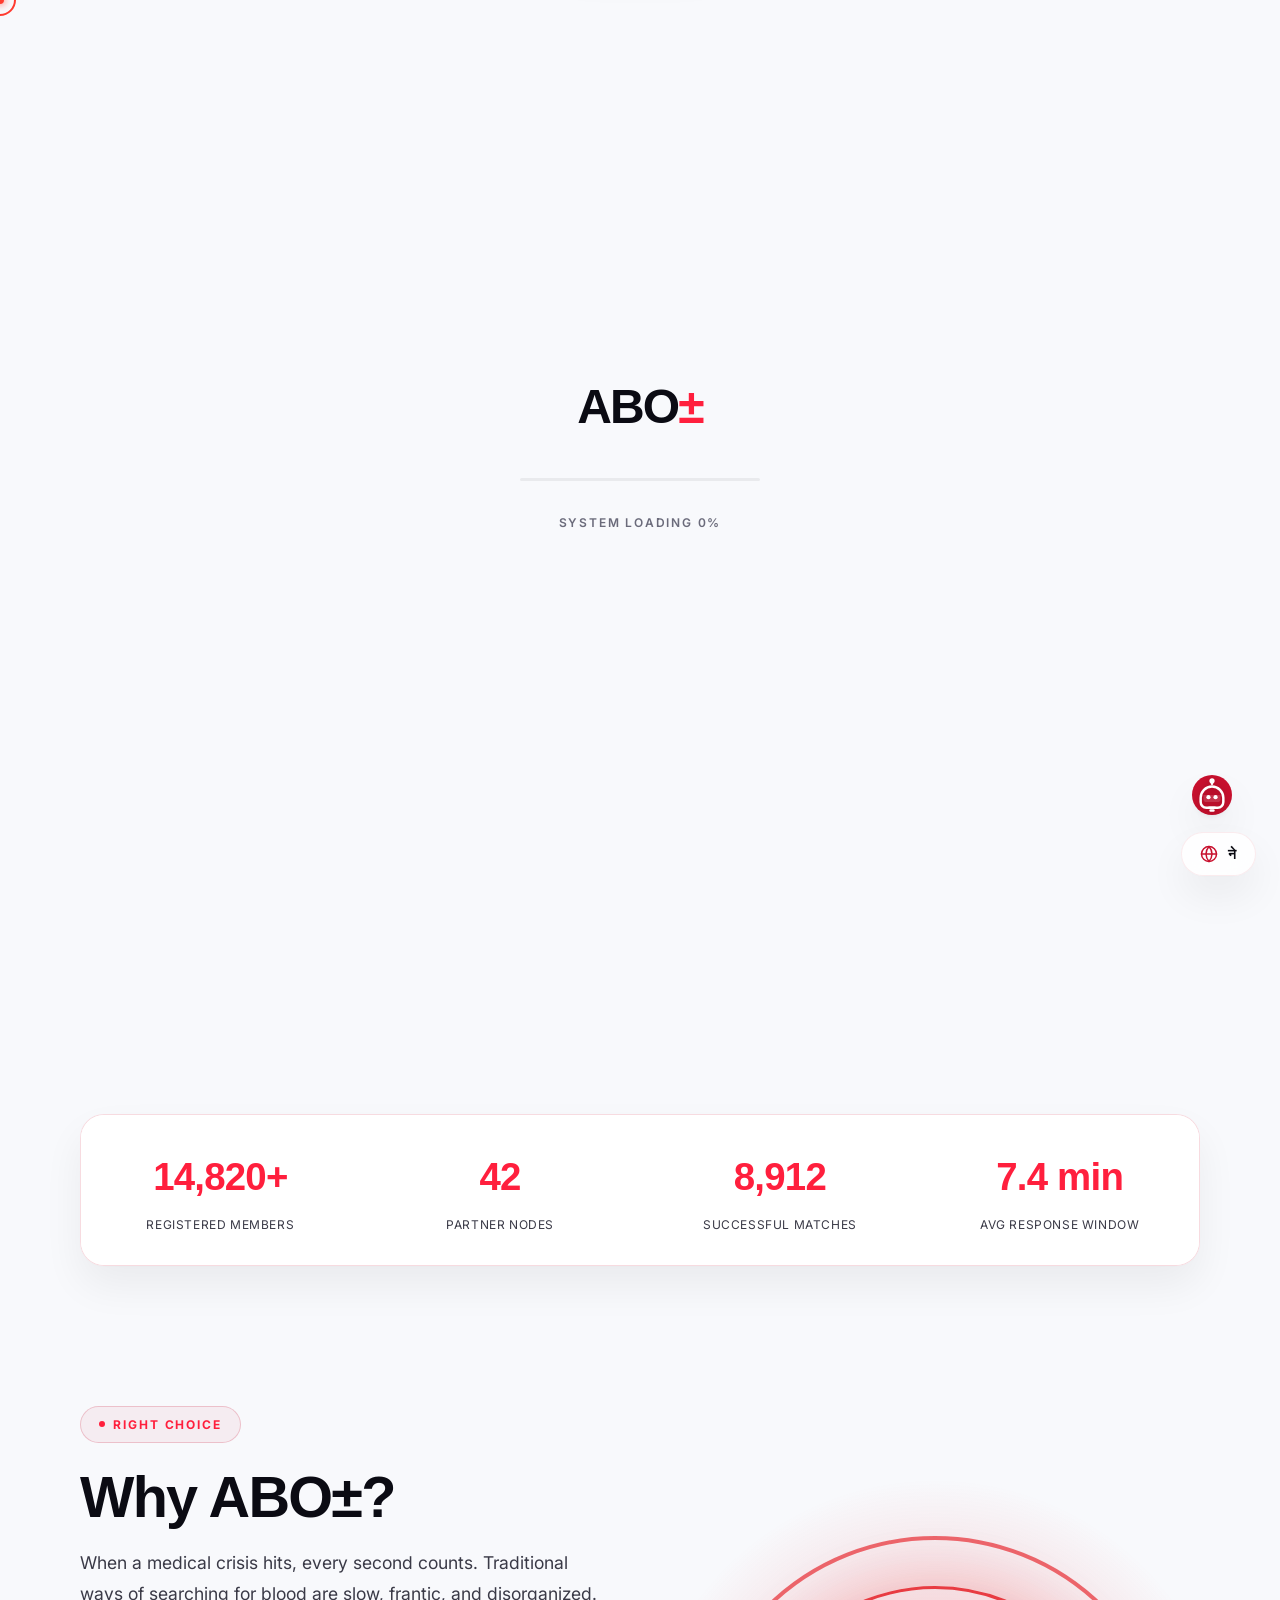
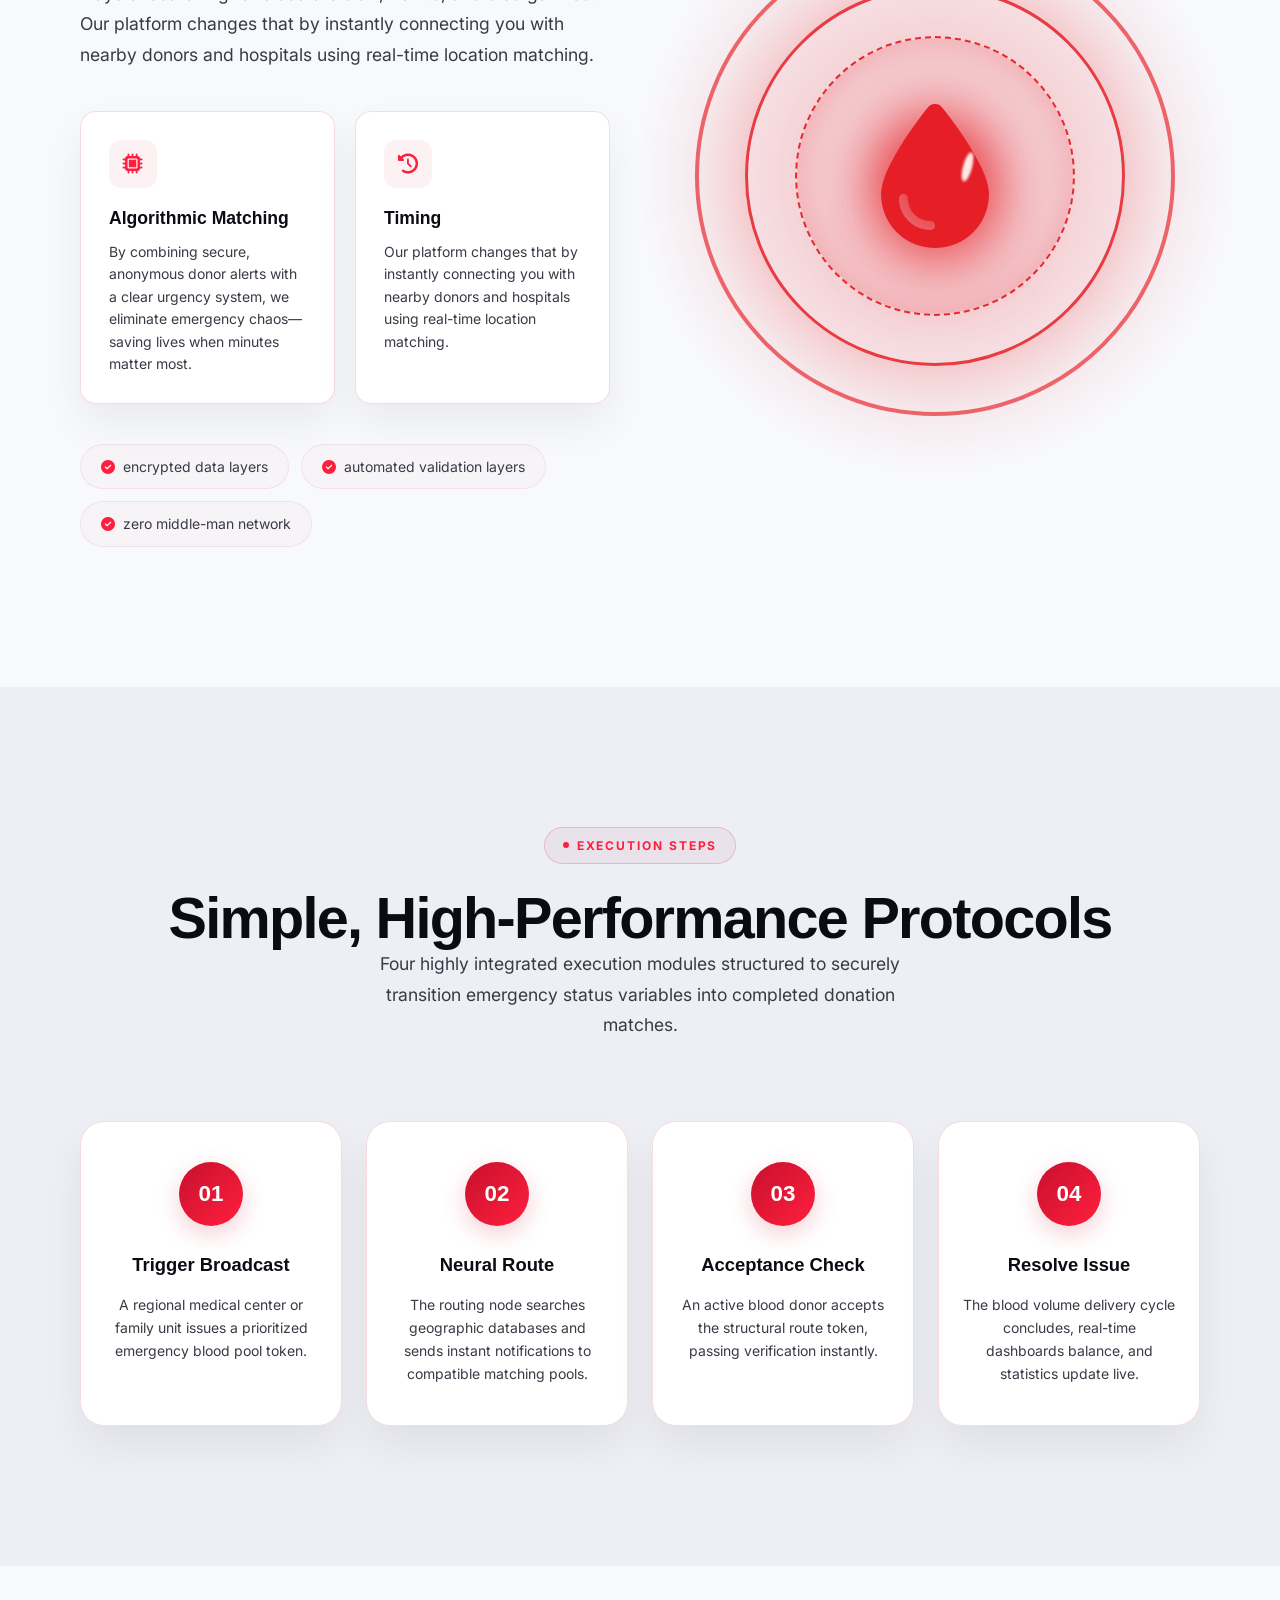
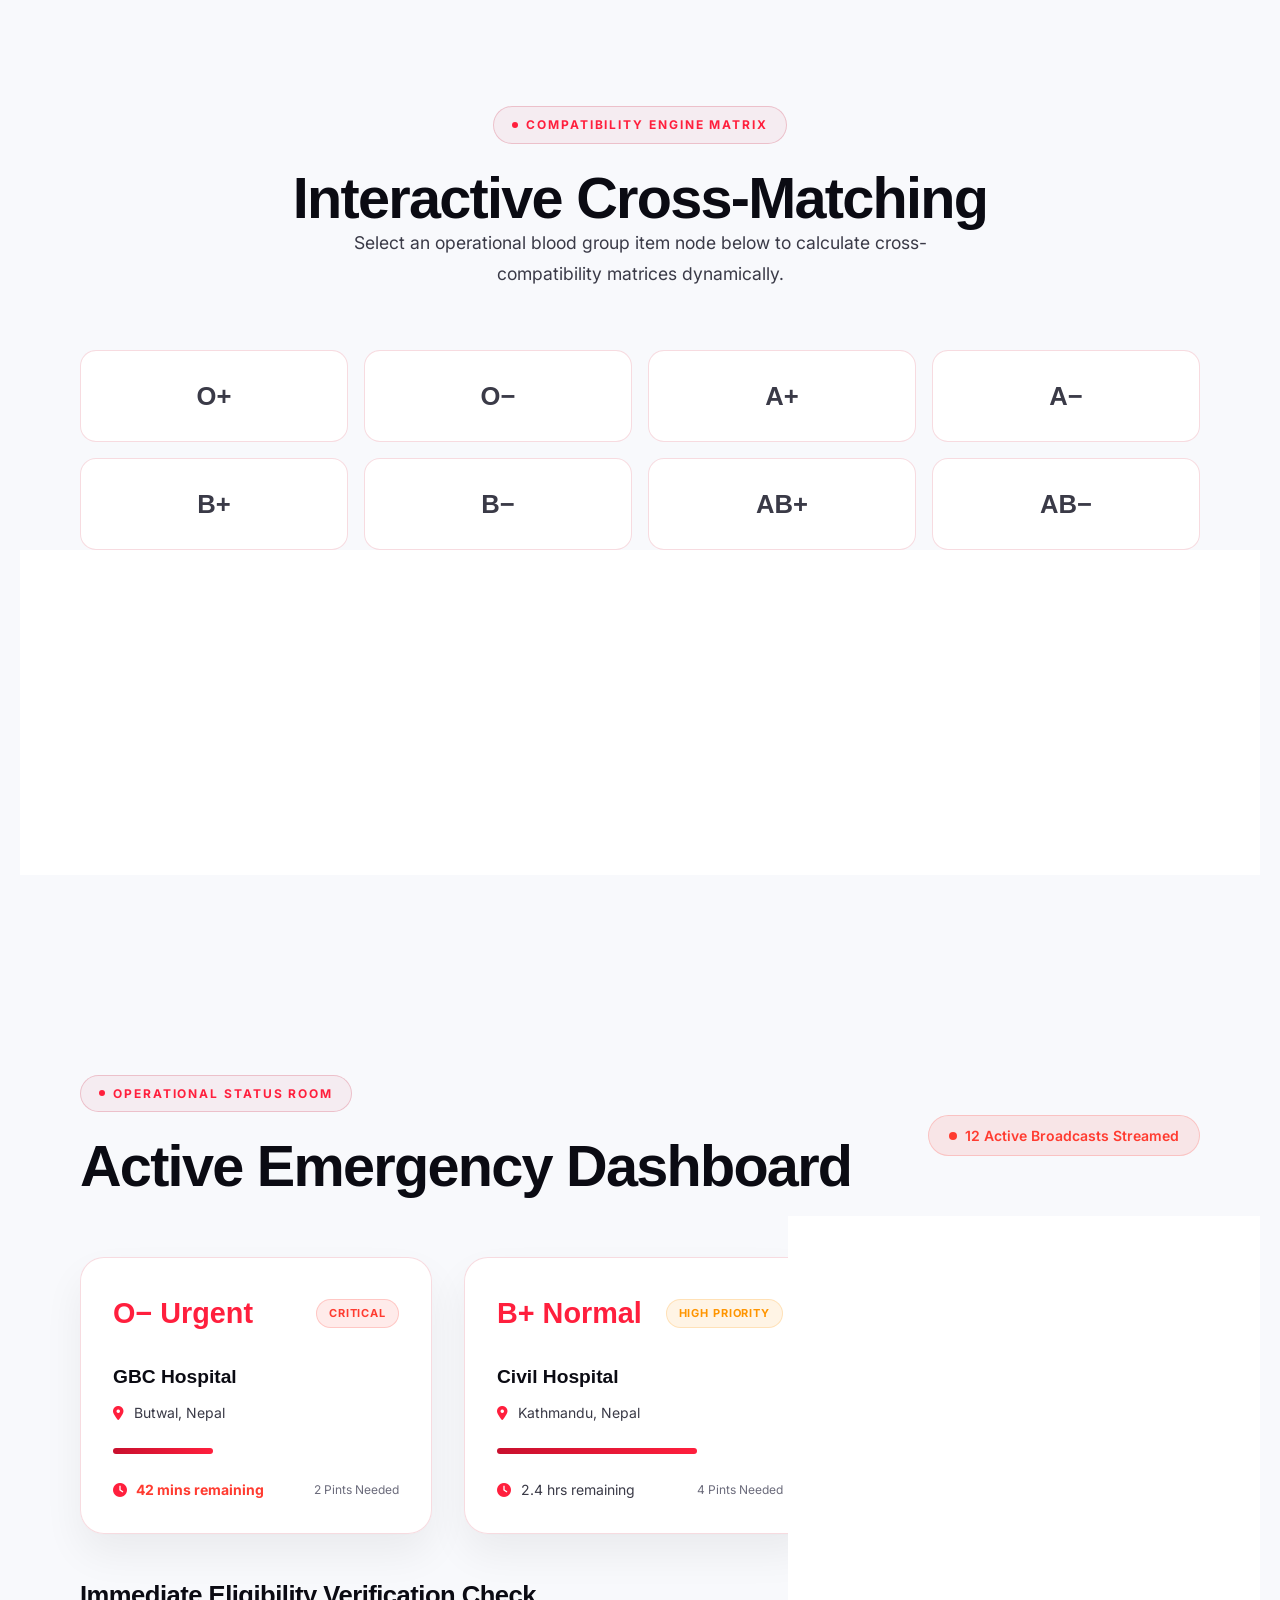
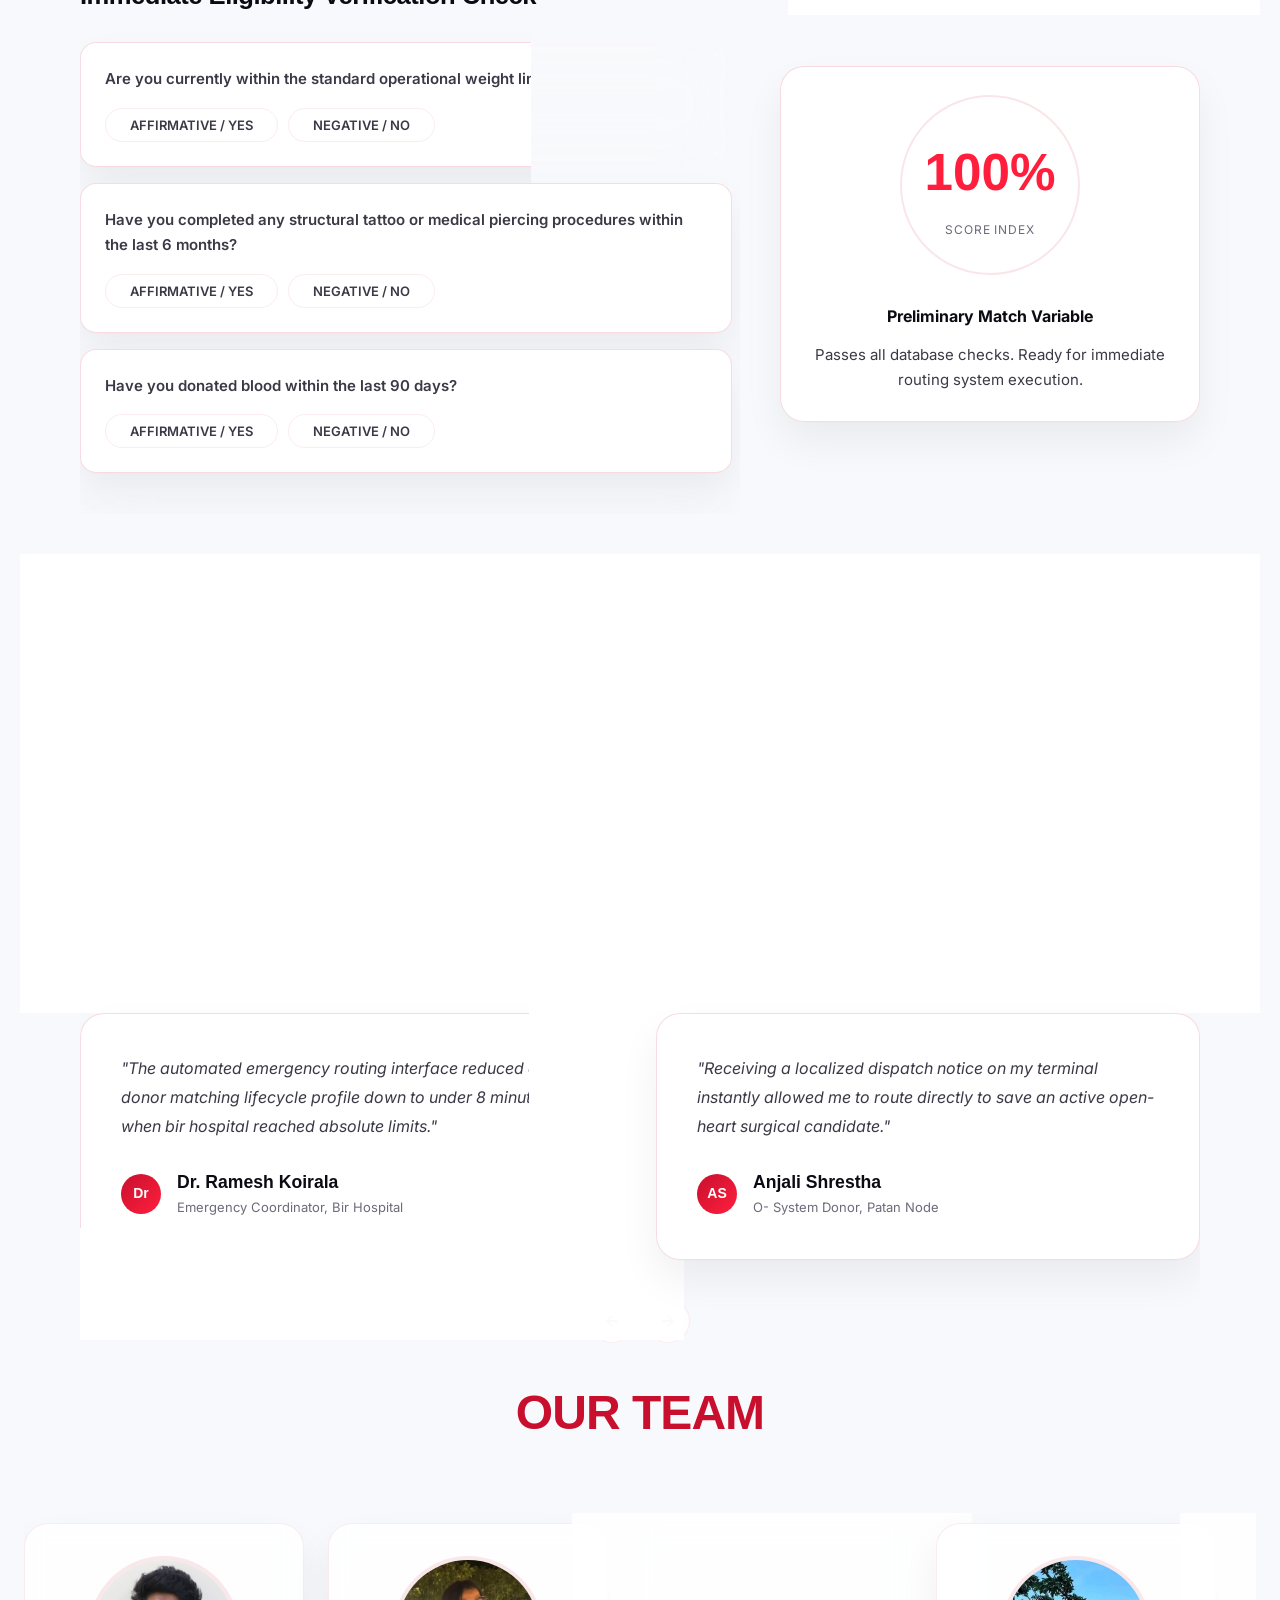
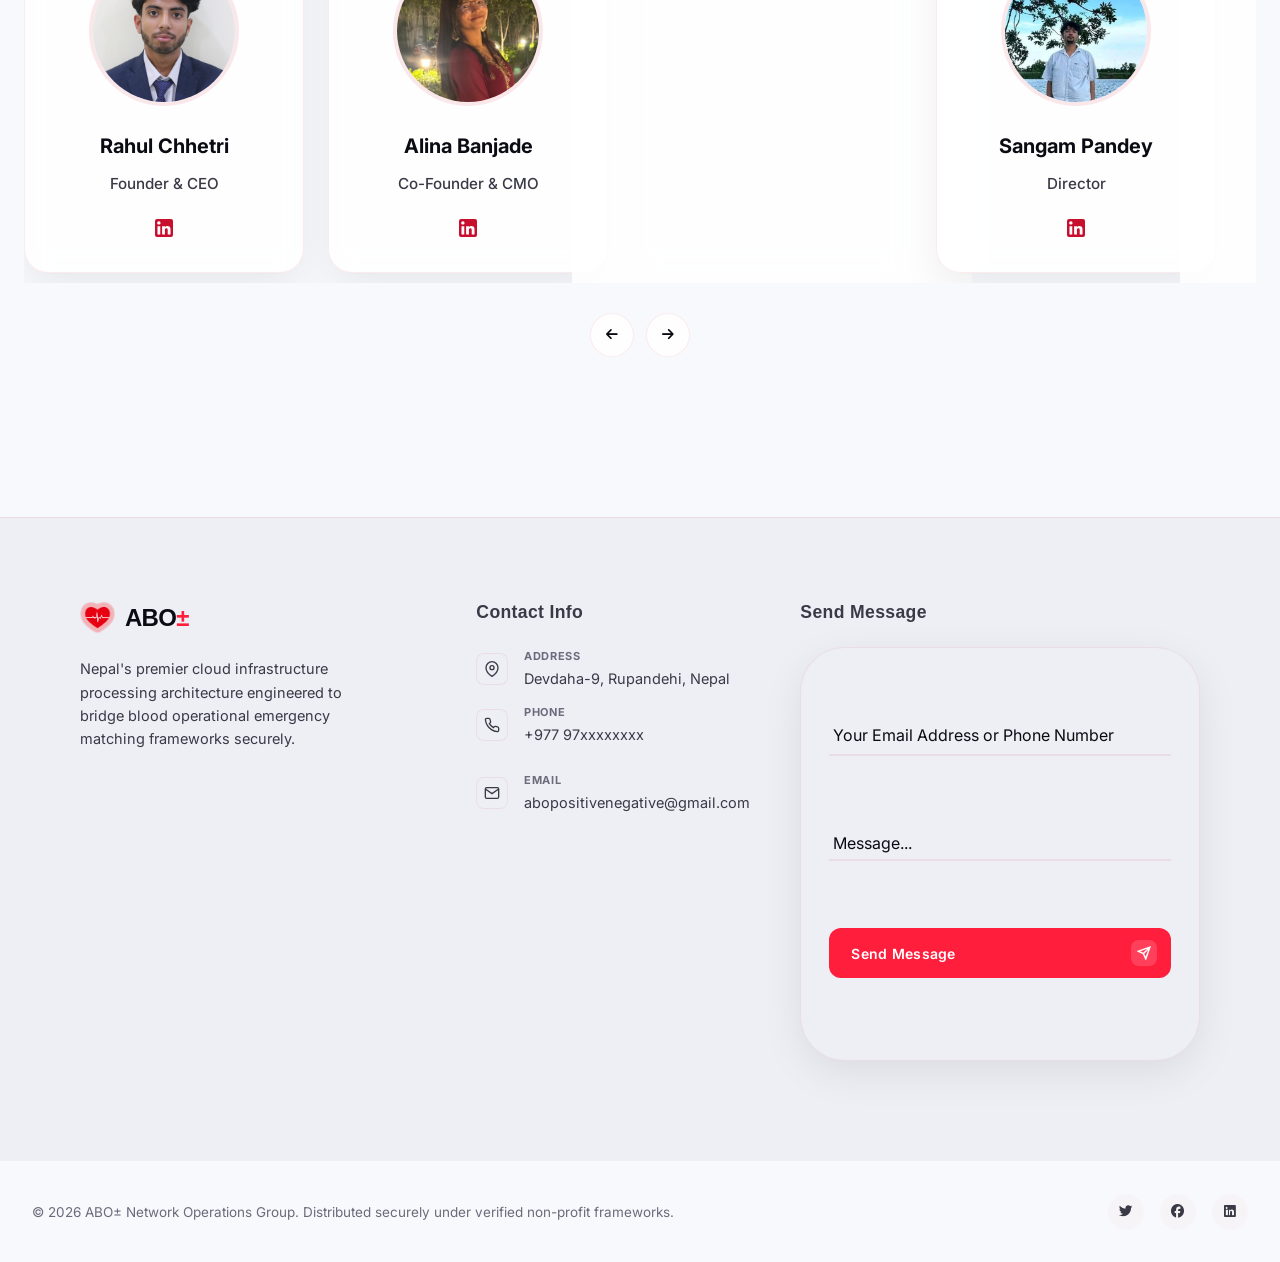
==== index.html @ 91d69509 "Added new feature" ====
<!DOCTYPE html>
<html lang="en">
<head>
<meta charset="UTF-8">
<meta name="viewport" content="width=device-width, initial-scale=1.0">
<title>ABO± | Alliance for Blood Operations — Save Lives</title>
<meta name="description" content="Nepal's most advanced real-time blood donor matching network. Connect with donors instantly during medical emergencies.">

<link rel="preconnect" href="https://fonts.googleapis.com">
<link rel="preconnect" href="https://fonts.gstatic.com" crossorigin>
<link href="https://fonts.googleapis.com/css2?family=Cabinet+Grotesk:wght@700;800;900&family=Inter:ital,opsz,wght@0,14..32,100..900;1,14..32,100..900&display=swap" rel="stylesheet">
<link rel="stylesheet" href="https://cdnjs.cloudflare.com/ajax/libs/font-awesome/6.4.0/css/all.min.css">
<!-- Ensure theme preference is applied before styles render to avoid flashes -->
<script>
  (function(){
    try {
      var t = localStorage.getItem('theme') || 'light';
      document.documentElement.setAttribute('data-theme', t);
    } catch(e) { /* ignore */ }
  })();
</script>

<script src="https://cdnjs.cloudflare.com/ajax/libs/three.js/r128/three.min.js"></script>
<script src="https://cdnjs.cloudflare.com/ajax/libs/gsap/3.12.2/gsap.min.js"></script>
<script src="https://cdnjs.cloudflare.com/ajax/libs/gsap/3.12.2/ScrollTrigger.min.js"></script>
<script src="https://cdn.jsdelivr.net/gh/studio-freight/lenis@1.0.19/bundled/lenis.min.js"></script>
<link rel="stylesheet" href="styles.css">

</head>
<!-- Premium Floating AI Assistant Button -->
<a href="aboAI.html"><button class="ai-robot-btn" aria-label="Open AI Assistant">
  <svg xmlns="http://www.w3.org/2000/svg" viewBox="0 0 24 24" fill="none" stroke="currentColor" stroke-width="1.75" stroke-linecap="round" stroke-linejoin="round" class="robot-icon">
    <!-- Antenna & Signal Spark -->
    <path d="M12 2v2" class="robot-antenna"></path>
    <circle cx="12" cy="2" r="1" fill="currentColor"></circle>
    
    <!-- Smooth Main Dome/Body -->
    <path d="M12 6c-4.418 0-8 3.582-8 8v3c0 2.21 1.79 4 4 4h8c2.21 0 4-1.79 4-4v-3c0-4.418-3.582-8-8-8z"></path>
    
    <!-- Darkened Visor/Face Area -->
    <path d="M6 12h12v3a2 2 0 0 1-2 2H8a2 2 0 0 1-2-2v-3z" fill="rgba(255, 255, 255, 0.15)" stroke="none"></path>
    
    <!-- Animated Eyes -->
    <circle cx="9.5" cy="13.5" r="1.5" fill="currentColor" stroke="none" class="robot-eye"></circle>
    <circle cx="14.5" cy="13.5" r="1.5" fill="currentColor" stroke="none" class="robot-eye"></circle>
    
    <!-- Floating Base / Thruster Details -->
    <path d="M10 21h4"></path>
    <path d="M11 23h2"></path>
  </svg>
</button>
</a>
<button class="lang-translate-btn notranslate" aria-label="Change Language">
  <svg class="translate-icon" xmlns="http://www.w3.org/2000/svg" viewBox="0 0 24 24" fill="none" stroke="currentColor" stroke-width="2" stroke-linecap="round" stroke-linejoin="round">
    <circle cx="12" cy="12" r="10"></circle>
    <line x1="2" y1="12" x2="22" y2="12"></line>
    <path d="M12 2a15.3 15.3 0 0 1 4 10 15.3 15.3 0 0 1-4 10 15.3 15.3 0 0 1-4-10 15.3 15.3 0 0 1 4-10z"></path>
  </svg>
  <span class="translate-text" data-text="ने"></span>
</button>

<div id="auth-modal" class="modal-overlay">
  <div class="auth-card">
    <button class="auth-close" onclick="toggleAuth()">×</button>
    <div id="login-view" class="auth-view">
      <h2 class="get">Login</h2>
      <label class="username">Email or phone number</label>
      <div class="input-group">
        
        <input type="text">
      </div>
      <label class="password">Password</label>
      <div class="input-group">
        
        <input type="password">
        <a href="#" class="forgot-link">Forgot password?</a>
      </div>
      <button class="submit-btnn">Login</button>
      <p class="toggle-text">Don't have an account? <span onclick="switchView('register')">Register</span></p>
    </div>
    <div id="register-view" class="auth-view" style="display: none;">
      <h2 class="get">Register</h2>
<label class="username">Email</label>
<div class="input-group"><input type="email" id="reg-email" required></div>

<label class="password">Password</label>
<div class="input-group"><input type="password" id="reg-password" required></div>

<label class="conformpassword">Confirm Password</label>
<div class="input-group"><input type="password" id="reg-confirm" required></div>

<button class="submit-btnn" id="reg-submit-btn">Sign up</button>
      <p class="toggle-text">Have an account? <span onclick="switchView('login')">Login</span></p>
    </div>
  </div>
</div>
<div id="profile-setup-modal" class="modal-overlay" style="display: none;">
  <div class="auth-card">
    <div class="auth-view">
      <h2 class="ge">Complete Profile</h2>
      <p class="pi-subtitle" style="text-align:center;">Just a few more details to create your account.</p>
      
      <div class="setup-scrollable-form-fields">
        
        <div class="form-group">
          <label>Profile Picture <span class="optional">(Optional)</span></label>
          <div class="profile-pic-upload-container">
            <div class="setup-avatar-preview-wrapper">
              <i class="fa-solid fa-user" id="setup-avatar-fallback"></i>
              <img id="setup-avatar-preview-img" src="" alt="Avatar Preview">
            </div>
            <label for="setup-pic" class="setup-file-label">
              <i class="fa-solid fa-cloud-arrow-up"></i> Choose Image
            </label>
            <input type="file" id="setup-pic" accept="image/*" style="display: none;">
            <span class="upload-hint-text">Images are automatically centered and locked to a clean 1:1 aspect ratio.</span>
          </div>
        </div>

        <div class="input-group">
          <input type="text" id="setup-name" placeholder="Full Name (Required)" required>
        </div>

        <div class="input-row-2">
          <div class="input-group">
            <input type="number" id="setup-age" placeholder="Age (Required)" required>
          </div>
          <div class="input-group">
            <select id="setup-gender" required style="width: 100%; padding: 12px; border-radius: 8px; border: 1px solid var(--cg); background: var(--bg2); color: inherit;">
              <option value="" disabled selected>Gender (Required)</option>
              <option value="Male">Male</option>
              <option value="Female">Female</option>
              <option value="Other">Other</option>
            </select>
          </div>
        </div>
        
        <div class="input-group">
          <select id="setup-blood-group" required style="width: 100%; padding: 12px; border-radius: 8px; border: 1px solid var(--cg); background: var(--bg2); color: inherit;">
            <option value="" disabled selected>Select Blood Group (Required)</option>
            <option value="A+">A+</option>
            <option value="A-">A-</option>
            <option value="B+">B+</option>
            <option value="B-">B-</option>
            <option value="O+">O+</option>
            <option value="O-">O-</option>
            <option value="AB+">AB+</option>
            <option value="AB-">AB-</option>
          </select>
        </div>

        <div class="input-group">
          <input type="text" id="setup-location" placeholder="Location e.g. Kathmandu (Required)" required>
        </div>

        <div class="input-group">
          <input type="tel" id="setup-phone" placeholder="Phone Number (Optional)">
        </div>

      </div>
      <button class="submit-btnn" id="setup-submit-btn">Complete Registration</button>
    </div>
  </div>
</div>
<!-- Sign Out Dropdown Menu -->
<div id="custom-signout-dropdown" class="signout-dropdown" style="display: none; position: absolute; top: 60px; right: 20px; background: var(--bg2); border: 1px solid var(--cg); border-radius: 12px; width: 260px; padding: 20px; box-shadow: 0 10px 30px rgba(0,0,0,0.3); z-index: 1000;">
    
    <div style="text-align: center; margin-bottom: 20px;">
        <div id="profile-pic-frame" style="width: 80px; height: 80px; background: #333; border-radius: 50%; margin: 0 auto 10px; overflow: hidden; display: flex; align-items: center; justify-content: center; position: relative;">
            <i class="fa-solid fa-user" id="profile-icon" style="font-size: 40px; color: #fff;"></i>
            <img id="profile-img-preview" src="" style="width: 100%; height: 100%; object-fit: cover; display: none;">
        </div>
        
        <input type="file" id="pic-upload-input" accept="image/*" style="display: none;">
        
        <button id="change-pic-btn" style="background: none; border: 1px solid var(--c); color: var(--c); padding: 5px 12px; border-radius: 5px; cursor: pointer; font-size: 11px; transition: 0.3s;">Change Picture</button>
    </div>

    <div id="profile-option" style="padding: 12px; cursor: pointer; color: var(--text-color); border-bottom: 1px solid #333;">Profile Details</div>
    <div id="privacy-option" style="padding: 12px; cursor: pointer; color: var(--text-color); border-bottom: 1px solid #333;">Privacy & Security</div>
    
    <div id="signout-item" style="padding: 12px; cursor: pointer; color: var(--c); font-weight: bold; margin-top: 5px;">Sign Out</div>
</div>

</html>
<body>

<div id="cur-dot"></div>
<div id="cur-ring"></div>
<div id="progress"></div>

<div id="heart-fixed-container"></div>
<canvas id="bg-canvas"></canvas>

<div id="preloader">
  <div class="pre-logo">ABO<em>±</em></div>
  <div class="pre-bar-outer"><div class="pre-bar-inner" id="pre-bar"></div></div>
  <div class="pre-pct" id="pre-text">SYSTEM LOADING 0%</div>
</div>

<nav class="nav" id="navbar">
  
  <div class="nav-inner">
    <a href="#" class="logo">
      <div class="logo-drop"><img src="Logo.png" alt="Logo"></div>
      <span>ABO<em>±</em></span>
    </a>
    <div class="nav-links">
      <a href="#hero" class="active">About</a>
      <a href="#about">Why ABO±?</a>
      <a href="#how-it-works">Process</a>
      <a href="#compatibility">Matrix</a>
      <a href="#dashboard">Live Feed</a>
      <a href="#team">Team</a>
      <a href="#contact">Contact</a>
    </div>
    <div class="nav-right">
  
  <label class="theme-ios">
    <input type="checkbox" id="theme-toggle">
    <span class="toggle-track"></span>
    <span class="toggle-thumb"><i class="fa-solid fa-moon"></i></span>
  </label>

  <div class="notif-wrapper" id="notif-wrapper">
    <button class="notif-btn" id="notif-btn">
      <i class="fa-solid fa-bell"></i>
      <span class="notif-dot" id="notif-dot" style="display: none;"></span>
    </button>
    <div class="notif-dropdown" id="notif-dropdown" style="display:none;">
       <div class="notif-head">System Notifications</div>
       <div class="notif-body" id="notif-body">
         <div class="no-notif" id="no-notif-msg">No new notifications</div>
       </div>
    </div>
  </div>

  <button class="btn-auth" id="log">
    <span id="login-text">Log In</span>
    <i id="header-user-icon" class="fa-solid fa-user" style="display: none;"></i>
    <div id="header-pic-container" style="display: none; width: 50px;  border-radius: 50%; overflow: hidden; ">
        <img id="header-profile-img" src="" alt="Profile" style="width: 100%; height: 100%; object-fit: cover;">
    </div>
  </button>

  <button class="menu-toggle" id="menu-btn"><i class="fa-solid fa-bars"></i></button>
  
</div>
</nav>

<div class="mob-menu" id="mobile-menu">
  <a href="#hero" class="mob-link">About</a>
  <a href="#about" class="mob-link">Why ABO±?</a>
  <a href="#how-it-works" class="mob-link">Process</a>
  <a href="#compatibility" class="mob-link">Matrix</a>
  <a href="#dashboard" class="mob-link">Live Feed</a>
  <a href="#team" class="mob-link">Team</a>
  <a href="#contact" class="mob-link">Contact</a>
</div>

<section class="hero" id="hero">
  <div class="donation-graphic-container">
    <svg xmlns="http://www.w3.org/2000/svg" viewBox="0 0 800 500" class="donation-svg-engine">
        <defs>
            <filter id="med-glow" x="-20%" y="-20%" width="140%" height="140%">
                <feGaussianBlur stdDeviation="8" result="blur" />
                <feComposite in="SourceGraphic" in2="blur" operator="over" />
            </filter>
            
            <linearGradient id="metal-grad" x1="0%" y1="0%" x2="100%" y2="100%">
                <stop offset="0%" stop-color="#f0f2f5" />
                <stop offset="50%" stop-color="#bcc5d1" />
                <stop offset="100%" stop-color="#7a8799" />
            </linearGradient>

            <linearGradient id="skin-grad" x1="0%" y1="0%" x2="100%" y2="100%">
                <stop offset="0%" stop-color="#ffebd4" />
                <stop offset="40%" stop-color="#f7d0b0" />
                <stop offset="100%" stop-color="#e0a880" />
            </linearGradient>

            <linearGradient id="blood-grad" x1="0%" y1="0%" x2="0%" y2="100%">
                <stop offset="0%" stop-color="#ff2e35" />
                <stop offset="70%" stop-color="#b8070d" />
                <stop offset="100%" stop-color="#540003" />
            </linearGradient>

            <clipPath id="bag-fluid-clip">
                <path d="M 520,240 L 640,240 L 640,430 C 640,450 610,460 580,460 C 550,460 520,450 520,430 Z" />
            </clipPath>
        </defs>

        <g opacity="0.25">
            <circle cx="280" cy="220" r="160" fill="none" stroke="#e61e25" stroke-width="1" stroke-dasharray="4,8" />
            <line x1="50" y1="380" x2="750" y2="380" stroke="#bcc5d1" stroke-width="1" stroke-dasharray="5,5" />
        </g>

        <g id="donor-arm-group">
            <path d="M 180,380 L 260,380 L 240,290 L 200,290 Z" fill="url(#metal-grad)" />
            <path d="M 150,290 L 330,260 L 320,240 L 140,270 Z" fill="#4a5568" /> 
            
            <path d="M 80,240 C 140,230 220,210 280,215 C 340,220 420,245 460,255 L 450,290 C 390,280 320,265 260,265 C 180,265 110,280 80,285 Z" fill="url(#skin-grad)" />
            
            <circle cx="475" cy="265" r="22" fill="#2d3748" />
            <path d="M 455,250 C 470,230 495,240 490,265 C 485,285 460,290 450,275 Z" fill="url(#skin-grad)" />
        </g>

        <g id="extraction-node" transform="translate(265, 230)">
            <circle cx="0" cy="0" r="25" class="pulse-ring ring-1" />
            <circle cx="0" cy="0" r="40" class="pulse-ring ring-2" />
            
            <rect x="-12" y="-12" width="24" height="24" rx="4" fill="#ffffff" fill-opacity="0.4" stroke="#ffffff" stroke-width="1" />
            <circle cx="0" cy="0" r="4" fill="#ff2e35" />
        </g>

        <g id="iv-tubing-group">
            <path d="M 265,230 Q 300,340 420,340 T 580,210" fill="none" stroke="rgba(255,255,255,0.6)" stroke-width="7" stroke-linecap="round" />
            <path d="M 265,230 Q 300,340 420,340 T 580,210" class="moving-blood-vessel" fill="none" stroke="#b8070d" stroke-width="4" stroke-linecap="round" />
        </g>

        <g id="collection-bag-group">

            
            <path d="M 520,150 C 520,135 535,130 550,130 L 610,130 C 625,130 640,135 640,150 L 640,430 C 640,455 615,465 580,465 C 545,465 520,455 520,430 Z" fill="rgba(226, 232, 240, 0.25)" stroke="#bcc5d1" stroke-width="3" />
            
            <g clip-path="url(#bag-fluid-clip)">
                <path d="M 450,260 Q 500,240 550,260 T 650,260 T 750,260 L 750,500 L 450,500 Z" class="liquid-wave-element" fill="url(#blood-grad)" />
            </g>

            <g fill="#ffffff" opacity="0.4" font-family="monospace" font-size="10" text-anchor="end">
                <line x1="535" y1="260" x2="550" y2="260" stroke="#ffffff" stroke-width="1.5" />
                <text x="575" y="263">450ml</text>
                
                <line x1="535" y1="310" x2="550" y2="310" stroke="#ffffff" stroke-width="1.5" />
                <text x="575" y="313">300ml</text>
                
                <line x1="535" y1="360" x2="550" y2="360" stroke="#ffffff" stroke-width="1.5" />
                <text x="575" y="363">150ml</text>
            </g>

            <rect x="545" y="155" width="70" height="65" rx="3" fill="#ffffff" fill-opacity="0.85" />
            <rect x="553" y="163" width="18" height="18" rx="2" fill="#e61e25" />
            <text x="562" y="177" fill="#ffffff" font-family="sans-serif" font-weight="900" font-size="14" text-anchor="middle">O+</text>
            <line x1="553" y1="195" x2="607" y2="195" stroke="#7a8799" stroke-width="2" />
            <line x1="553" y1="205" x2="590" y2="205" stroke="#bcc5d1" stroke-width="1.5" />
        </g>
    </svg>
</div>

  <div class="hero-left">
        <div class="hero-kicker">
      <div class="live-dot" aria-hidden="true"></div>Real-Time Matching Node Connector
    </div>
    <h1 class="hero-title">Nepal's Smart <span class="grad">Blood Ops</span> Network.</h1>
    <p class="hero-sub">Alliance for Blood Operations± connects those in urgent need of blood with local donors — in real time. When every second counts, we make sure you're never alone.</p>
    
<div class="hero-btns">
  <button class="btn btn-p ripple-wrap btn-auth" onclick="toggleRequestModal()">Request Blood Instantly <i class="fa-solid fa-bolt"></i></button>
  <button class="btn btn-g ripple-wrap btn-auth" onclick="toggleDonorModal()">Register as Donor <i class="fa-solid fa-shield-heart"></i></button>
</div>
  </div>
  <div class="hero-right"></div>
</section>

<div class="con">
  <div class="stats-strip gc">
    <div class="stat-cell">
      <div class="stat-num" id="stat-donors">14,820+</div>
      <div class="stat-label">Registered Members</div>
    </div>
    <div class="stat-cell">
      <div class="stat-num" id="stat-hospitals">42</div>
      <div class="stat-label">Partner Nodes</div>
    </div>
    <div class="stat-cell">
      <div class="stat-num" id="stat-matches">8,912</div>
      <div class="stat-label">Successful Matches</div>
    </div>
    <div class="stat-cell">
      <div class="stat-num" id="stat-time">7.4 min</div>
      <div class="stat-label">Avg Response Window</div>
    </div>
  </div>
</div>

<section id="about">
  <div class="con">
    <div class="about-grid">

      <div class="about-content">
        <div class="eyebrow">Right Choice</div>
        <h2 class="h2">Why ABO±?</h2>
        <p class="section-desc" style="margin-top:20px;">When a medical crisis hits, every second counts. Traditional ways of searching for blood are slow, frantic, and disorganized. Our platform changes that by instantly connecting you with nearby donors and hospitals using real-time location matching.</p>
        
        <div class="role-cards-2">
          <div class="rc2 gc">
            <div class="rc2-icon"><i class="fa-solid fa-microchip"></i></div>
            <h4>Algorithmic Matching</h4>
            <p>By combining secure, anonymous donor alerts with a clear urgency system, we eliminate emergency chaos—saving lives when minutes matter most.</p>
          </div>
          <div class="rc2 gc">
            <div class="rc2-icon"><i class="fa-solid fa-clock-rotate-left"></i></div>
            <h4>Timing</h4>
            <p>Our platform changes that by instantly connecting you with nearby donors and hospitals using real-time location matching.</p>
          </div>
        </div>

        <div class="feat-chips">
          <div class="chip"><i class="fa-solid fa-circle-check"></i> encrypted data layers</div>
          <div class="chip"><i class="fa-solid fa-circle-check"></i> automated validation layers</div>
          <div class="chip"><i class="fa-solid fa-circle-check"></i> zero middle-man network</div>
        </div>
      </div>
          <div class="about-graphic-side">
        <div class="gfx-container">
          <div class="gfx-ambient-glow"></div>
          <div class="gfx-ring-1"></div>
          <div class="gfx-ring-2"></div>
          <div class="gfx-ring-3"></div>
          
          <div class="gfx-asset-core">
            <div class="gfx-backlight"></div>
            <i class="fa-solid fa-droplet gfx-droplet-icon"></i>
            <div class="gfx-specular-dot"></div>
          </div>
        </div>
      </div>
    </div>
  </div>
</section>

<section id="how-it-works" style="background: var(--bg2);">
  <div class="con">
    <div class="tc">
      <div class="eyebrow">Execution Steps</div>
      <h2 class="h2">Simple, High-Performance Protocols</h2>
      <p class="section-desc">Four highly integrated execution modules structured to securely transition emergency status variables into completed donation matches.</p>
    </div>

    <div class="how-grid">
      <div class="how-step gc">
        <div class="step-ring">01</div>
        <h4>Trigger Broadcast</h4>
        <p>A regional medical center or family unit issues a prioritized emergency blood pool token.</p>
      </div>
      <div class="how-step gc">
        <div class="step-ring">02</div>
        <h4>Neural Route</h4>
        <p>The routing node searches geographic databases and sends instant notifications to compatible matching pools.</p>
      </div>
      <div class="how-step gc">
        <div class="step-ring">03</div>
        <h4>Acceptance Check</h4>
        <p>An active blood donor accepts the structural route token, passing verification instantly.</p>
      </div>
      <div class="how-step gc">
        <div class="step-ring">04</div>
        <h4>Resolve Issue</h4>
        <p>The blood volume delivery cycle concludes, real-time dashboards balance, and statistics update live.</p>
      </div>
    </div>
  </div>
</section>

<section id="compatibility">
  <div class="con">
    <div class="tc">
      <div class="eyebrow">Compatibility Engine Matrix</div>
      <h2 class="h2">Interactive Cross-Matching</h2>
      <p class="section-desc">Select an operational blood group item node below to calculate cross-compatibility matrices dynamically.</p>
    </div>

    <div class="blood-grid">
      <div class="bnode" data-type="op"><span>O+</span></div>
      <div class="bnode" data-type="on"><span>O−</span></div>
      <div class="bnode" data-type="ap"><span>A+</span></div>
      <div class="bnode" data-type="an"><span>A−</span></div>
      <div class="bnode" data-type="bp"><span>B+</span></div>
      <div class="bnode" data-type="bn"><span>B−</span></div>
      <div class="bnode" data-type="abp"><span>AB+</span></div>
      <div class="bnode" data-type="abn"><span>AB−</span></div>
    </div>

    <div class="compat-box gc" id="compat-output">
      <div class="compat-ph">
        <i class="fa-solid fa-network-wired"></i>
        <p>Select a specific blood operational profile vector to compute parameters.</p>
      </div>
    </div>
  </div>
</section>

<section id="dashboard">
  <div class="con">
    <div class="live-hdr">
      <div>
        <div class="eyebrow">Operational Status Room</div>
        <h2 class="h2">Active Emergency Dashboard</h2>
      </div>
      <div class="live-pill">
        <div class="live-pill-dot"></div> 12 Active Broadcasts Streamed
      </div>
    </div>

    <div class="emg-grid">
      <div class="dash-card gc lvl-crit">
        <div class="card-top">
          <div class="b-badge">O− Urgent</div>
          <div class="s-pill s-crit">CRITICAL</div>
        </div>
        <h4>GBC Hospital</h4>
        <div class="loc"><i class="fa-solid fa-location-dot"></i> <a href="https://www.google.com/maps/place/Gautam+Buddha+Community+Heart+Hospital/@27.6878895,83.4604165,15z/data=!4m10!1m2!2m1!1sButwal+GBS+hospital!3m6!1s0x3996869b123bb243:0xaf127cb759c8ce50!8m2!3d27.6853655!4d83.4768996!15sChNCdXR3YWwgR0JTIGhvc3BpdGFsWhUiE2J1dHdhbCBnYnMgaG9zcGl0YWySAQhob3NwaXRhbJoBRENpOURRVWxSUVVOdlpFTm9kSGxqUmpsdlQyMVNUVk5xVmtwTldFWTFVek5PYjFkRVFrNWhNRlo2WWxab1JGVklZeEFC4AEA-gEECAAQIA!16s%2Fg%2F1pxw3ysv0?entry=ttu&g_ep=EgoyMDI2MDYwOS4wIKXMDSoASAFQAw%3D%3D">Butwal, Nepal</a></div>
        <div class="prog-wrap"><div class="prog-fill" style="width: 35%;"></div></div>
        <div class="card-btm">
          <div class="cntdwn urg"><i class="fa-solid fa-clock"></i> 42 mins remaining</div>
          <span class="detail" style="font-size:12px; color:var(--tm);">2 Pints Needed</span>
        </div>
      </div>

      <div class="dash-card gc lvl-high">
        <div class="card-top">
          <div class="b-badge">B+ Normal</div>
          <div class="s-pill s-high">HIGH PRIORITY</div>
        </div>
        <h4>Civil Hospital</h4>
        <div class="loc"><i class="fa-solid fa-location-dot"></i> <a href="https://www.google.com/maps/place/Civil+Service+Hospital+of+Nepal/@27.6864072,85.3388486,17z/data=!4m7!3m6!1s0x39eb1994769ac19f:0xd15dddabb04dbed!4b1!8m2!3d27.6863031!4d85.3388038!16s%2Fg%2F1tf63x5y?entry=ttu&g_ep=EgoyMDI2MDYwOS4wIKXMDSoASAFQAw%3D%3D">Kathmandu, Nepal</a></div>
        <div class="prog-wrap"><div class="prog-fill" style="width: 70%;"></div></div>
        <div class="card-btm">
          <div class="cntdwn"><i class="fa-solid fa-clock"></i> 2.4 hrs remaining</div>
          <span class="detail" style="font-size:12px; color:var(--tm);">4 Pints Needed</span>
        </div>
      </div>

      <div class="dash-card gc lvl-crit">
        <div class="card-top">
          <div class="b-badge">AB− Urgent</div>
          <div class="s-pill s-crit">CRITICAL</div>
        </div>
        <h4>Devdaha Medical College</h4>
        <div class="loc"><i class="fa-solid fa-location-dot"></i> <a href="https://www.google.com/maps/place/Devdaha+Medical+College+%26+Research+Institute/@27.6472874,83.5362588,17z/data=!3m1!4b1!4m6!3m5!1s0x399683ba6d7cdc79:0xb0796df18000210e!8m2!3d27.6472827!4d83.5388337!16s%2Fg%2F1w0sb8gm?entry=ttu&g_ep=EgoyMDI2MDYwOS4wIKXMDSoASAFQAw%3D%3D">Devdaha, Nepal</a></div>
        <div class="prog-wrap"><div class="prog-fill" style="width: 15%;"></div></div>
        <div class="card-btm">
          <div class="cntdwn urg"><i class="fa-solid fa-clock"></i> 18 mins remaining</div>
          <span class="detail" style="font-size:12px; color:var(--tm);">1 Pint Needed</span>
        </div>
      </div>
    </div>

    <div class="elig-wrap">
      <div class="qs-list">
        <h3 class="h3" style="margin-bottom:10px;">Immediate Eligibility Verification Check</h3>
        <div class="q-item gc" data-weight="1">
          <div class="q-text">Are you currently within the standard operational weight limits (>= 45kg / 99lbs)?</div>
          <div class="q-btns">
            <button class="qb btn-y" onclick="answerQ(this, true)">AFFIRMATIVE / YES</button>
            <button class="qb btn-n" onclick="answerQ(this, false)">NEGATIVE / NO</button>
          </div>
        </div>
        <div class="q-item gc" data-weight="2">
          <div class="q-text">Have you completed any structural tattoo or medical piercing procedures within the last 6 months?</div>
          <div class="q-btns">
            <button class="qb btn-y" onclick="answerQ(this, true)">AFFIRMATIVE / YES</button>
            <button class="qb btn-n" onclick="answerQ(this, false)">NEGATIVE / NO</button>
          </div>
        </div>

        <div class="q-item gc" data-weight="3">
          <div class="q-text">Have you donated blood within the last 90 days?</div>
          <div class="q-btns">
            <button class="qb btn-y" onclick="answerQ(this, true)">AFFIRMATIVE / YES</button>
            <button class="qb btn-n" onclick="answerQ(this, false)">NEGATIVE / NO</button>
          </div>
        </div>

        <div class="q-item gc" data-weight="4">
          <div class="q-text">Have you had surgery (major or minor) in the last 6 months?</div>
          <div class="q-btns">
            <button class="qb btn-y" onclick="answerQ(this, true)">AFFIRMATIVE / YES</button>
            <button class="qb btn-n" onclick="answerQ(this, false)">NEGATIVE / NO</button>
          </div>
        </div>

        <div class="q-item gc" data-weight="5">
          <div class="q-text">Are you currently taking any major medication (prescription drugs that affect blood/immune system)?</div>
          <div class="q-btns">
            <button class="qb btn-y" onclick="answerQ(this, true)">AFFIRMATIVE / YES</button>
            <button class="qb btn-n" onclick="answerQ(this, false)">NEGATIVE / NO</button>
          </div>
        </div>

        <div class="q-item gc" data-weight="6">
          <div class="q-text">Have you experienced fever or infectious symptoms within the past 14 days?</div>
          <div class="q-btns">
            <button class="qb btn-y" onclick="answerQ(this, true)">AFFIRMATIVE / YES</button>
            <button class="qb btn-n" onclick="answerQ(this, false)">NEGATIVE / NO</button>
          </div>
        </div>

        <div class="q-item gc" data-weight="7">
          <div class="q-text">Are you above the minimum eligible age for donation?</div>
          <div class="q-btns">
            <button class="qb btn-y" onclick="answerQ(this, true)">AFFIRMATIVE / YES</button>
            <button class="qb btn-n" onclick="answerQ(this, false)">NEGATIVE / NO</button>
          </div>
        </div>
      </div>
      
      <div class="elig-vis">
        <div class="elig-card gc">
          <div class="elig-ring">
            <div class="elig-pct-txt" id="elig-score">100%</div>
            <div class="elig-lbl">SCORE INDEX</div>
          </div>
          <h4>Preliminary Match Variable</h4>
          <p class="elig-desc" id="elig-feedback" style="margin-top:12px;">Passes all database checks. Ready for immediate routing system execution.</p>
        </div>
      </div>
    </div>

    <div class="viz-strip">
      <div class="viz-card gc">
        <div class="viz-card-title">Regional Storage Stock Metrics</div>
        <div class="viz-card-sub">Aggregated live blood bank reserves</div>
        <div class="blood-bars">
          <div class="bb-row"><div class="bb-label">O+</div><div class="bb-track"><div class="bb-fill" style="width: 88%;"></div></div><div class="bb-pct">88%</div></div>
          <div class="bb-row"><div class="bb-label">O−</div><div class="bb-track"><div class="bb-fill" style="width: 24%;"></div></div><div class="bb-pct">24%</div></div>
          <div class="bb-row"><div class="bb-label">A+</div><div class="bb-track"><div class="bb-fill" style="width: 65%;"></div></div><div class="bb-pct">65%</div></div>
          <div class="bb-row"><div class="bb-label">B+</div><div class="bb-track"><div class="bb-fill" style="width: 14%;"></div></div><div class="bb-pct">14%</div></div>
        </div>
      </div>

      <div class="viz-card gc">
        <div class="viz-card-title">Live Pipeline Activities Stream</div>
        <div class="viz-card-sub">Automatic telemetry events timeline</div>
        <div class="activity-list" id="activity-feed"></div>
      </div>

      <div class="viz-card gc">
        <div class="viz-card-title">Network Demand Amplitude</div>
        <div class="viz-card-sub">Real-time matching requests wave frequency</div>
        <div class="pulse-graph-box">
          <svg viewBox="0 0 300 100" preserveAspectRatio="none">
            <path d="M0,50 Q30,20 60,50 T120,50 T180,50 T240,50 T300,50" id="pulse-path" />
          </svg>
        </div>
      </div>
    </div>

    <div class="test-container">
      <div class="test-track" id="testimonial-track">
        <div class="test-slide gc">
          <p class="ts-quote">"The automated emergency routing interface reduced our donor matching lifecycle profile down to under 8 minutes when bir hospital reached absolute limits."</p>
          <div class="ts-author">
            <div class="dc-avatar">Dr</div>
            <div class="ts-meta"><h5>Dr. Ramesh Koirala</h5><p>Emergency Coordinator, Bir Hospital</p></div>
          </div>
        </div>
        <div class="test-slide gc">
          <p class="ts-quote">"Receiving a localized dispatch notice on my terminal instantly allowed me to route directly to save an active open-heart surgical candidate."</p>
          <div class="ts-author">
            <div class="dc-avatar">AS</div>
            <div class="ts-meta"><h5>Anjali Shrestha</h5><p>O- System Donor, Patan Node</p></div>
          </div>
        </div>
        <div class="test-slide gc">
          <p class="ts-quote">"The dashboard and matching alerts are reliable — we were able to coordinate 3 donors in under 15 minutes during a trauma case."</p>
          <div class="ts-author">
            <div class="dc-avatar">MK</div>
            <div class="ts-meta"><h5>Mina Khatri</h5><p>Blood Bank Manager, Civil Hospital</p></div>
          </div>
        </div>
        <div class="test-slide gc">
          <p class="ts-quote">"Smooth interface and clear instructions — fantastic for volunteers who need quick, clean guidance."</p>
          <div class="ts-author">
            <div class="dc-avatar">SP</div>
            <div class="ts-meta"><h5>Suresh Pradhan</h5><p>Volunteer Coordinator</p></div>
          </div>
        </div>
      </div>
      <div class="test-navs">
        <button class="tn-btn" type="button" data-direction="-1"><i class="fa-solid fa-arrow-left"></i></button>
        <button class="tn-btn" type="button" data-direction="1"><i class="fa-solid fa-arrow-right"></i></button>
      </div>
    </div>

  </div>
<section class="team-section" id="team">
  <h2 class="team-title">Our Team</h2>
  
  <div class="team-slider-container">
    <div class="team-track" id="team-track">
      
      <!-- Team Card 1 -->
      <div class="team-card">
        <div class="avatar-wrapper">
          <img src="My Pic.jpeg" alt="Rahul Chhetri" class="avatar-img">
        </div>
        <h3 class="member-name">Rahul Chhetri</h3>
        <p class="member-role">Founder & CEO</p>
        <a href="https://www.linkedin.com/in/rahulchhetri-/" class="linkedin-link" aria-label="LinkedIn">
          <svg xmlns="http://www.w3.org/2000/svg" viewBox="0 0 24 24" class="linkedin-icon"><path d="M19 3a2 2 0 0 1 2 2v14a2 2 0 0 1-2 2H5a2 2 0 0 1-2-2V5a2 2 0 0 1 2-2zm-.5 15.5v-5.3a3.26 3.26 0 0 0-3.26-3.26c-.85 0-1.84.52-2.32 1.3v-1.11h-2.79v8.37h2.79v-4.93c0-.77.62-1.4 1.39-1.4a1.4 1.4 0 0 1 1.4 1.4v4.93zM6.88 8.56a1.68 1.68 0 0 0 1.68-1.68c0-.93-.75-1.69-1.68-1.69a1.69 1.69 0 0 0-1.69 1.69c0 .93.76 1.68 1.69 1.68m1.39 9.94v-8.37H5.5v8.37z"/></svg>
        </a>
      </div>

      <!-- Team Card 2 -->
      <div class="team-card">
        <div class="avatar-wrapper">
          <img src="alinaa.jpg" alt="Alina Banjade" class="avatar-img">
        </div>
        <h3 class="member-name">Alina Banjade</h3>
        <p class="member-role">Co-Founder & CMO</p>
        <a href="https://www.linkedin.com/in/alina-banjade-89b13639b/" class="linkedin-link" aria-label="LinkedIn">
          <svg xmlns="http://www.w3.org/2000/svg" viewBox="0 0 24 24" class="linkedin-icon"><path d="M19 3a2 2 0 0 1 2 2v14a2 2 0 0 1-2 2H5a2 2 0 0 1-2-2V5a2 2 0 0 1 2-2zm-.5 15.5v-5.3a3.26 3.26 0 0 0-3.26-3.26c-.85 0-1.84.52-2.32 1.3v-1.11h-2.79v8.37h2.79v-4.93c0-.77.62-1.4 1.39-1.4a1.4 1.4 0 0 1 1.4 1.4v4.93zM6.88 8.56a1.68 1.68 0 0 0 1.68-1.68c0-.93-.75-1.69-1.68-1.69a1.69 1.69 0 0 0-1.69 1.69c0 .93.76 1.68 1.69 1.68m1.39 9.94v-8.37H5.5v8.37z"/></svg>
        </a>
      </div>

      <!-- Team Card 3 -->
      <div class="team-card">
        <div class="avatar-wrapper">
          <img src="Saim.jpg" alt="Saim Paudel" class="avatar-img">
        </div>
        <h3 class="member-name">Saim Paudel</h3>
        <p class="member-role">Head Of Operation</p>
        <a href="https://www.linkedin.com/in/saim-paudel-6630b439b/" class="linkedin-link" aria-label="LinkedIn">
          <svg xmlns="http://www.w3.org/2000/svg" viewBox="0 0 24 24" class="linkedin-icon"><path d="M19 3a2 2 0 0 1 2 2v14a2 2 0 0 1-2 2H5a2 2 0 0 1-2-2V5a2 2 0 0 1 2-2zm-.5 15.5v-5.3a3.26 3.26 0 0 0-3.26-3.26c-.85 0-1.84.52-2.32 1.3v-1.11h-2.79v8.37h2.79v-4.93c0-.77.62-1.4 1.39-1.4a1.4 1.4 0 0 1 1.4 1.4v4.93zM6.88 8.56a1.68 1.68 0 0 0 1.68-1.68c0-.93-.75-1.69-1.68-1.69a1.69 1.69 0 0 0-1.69 1.69c0 .93.76 1.68 1.69 1.68m1.39 9.94v-8.37H5.5v8.37z"/></svg>
        </a>
      </div>

      <!-- Team Card 4 -->
      <div class="team-card">
        <div class="avatar-wrapper">
          <img src="sangam.jpeg" alt="Sangam Pandey" class="avatar-img">
        </div>
        <h3 class="member-name">Sangam Pandey</h3>
        <p class="member-role">Director</p>
        <a href="https://www.linkedin.com/in/sangam-pandey-73320739b/" class="linkedin-link" aria-label="LinkedIn">
          <svg xmlns="http://www.w3.org/2000/svg" viewBox="0 0 24 24" class="linkedin-icon"><path d="M19 3a2 2 0 0 1 2 2v14a2 2 0 0 1-2 2H5a2 2 0 0 1-2-2V5a2 2 0 0 1 2-2zm-.5 15.5v-5.3a3.26 3.26 0 0 0-3.26-3.26c-.85 0-1.84.52-2.32 1.3v-1.11h-2.79v8.37h2.79v-4.93c0-.77.62-1.4 1.39-1.4a1.4 1.4 0 0 1 1.4 1.4v4.93zM6.88 8.56a1.68 1.68 0 0 0 1.68-1.68c0-.93-.75-1.69-1.68-1.69a1.69 1.69 0 0 0-1.69 1.69c0 .93.76 1.68 1.69 1.68m1.39 9.94v-8.37H5.5v8.37z"/></svg>
        </a>
      </div>
      
      <!-- Team Card 5 -->
      <div class="team-card">
        <div class="avatar-wrapper">
          <img src="Sundar.jpeg" alt="New Member" class="avatar-img">
        </div>
        <h3 class="member-name">Sunder Sharma</h3>
        <p class="member-role">Manager</p>
        <a href="https://www.linkedin.com/in/sunder-sharma-b5b45a380/" class="linkedin-link" aria-label="LinkedIn">
          <svg xmlns="http://www.w3.org/2000/svg" viewBox="0 0 24 24" class="linkedin-icon"><path d="M19 3a2 2 0 0 1 2 2v14a2 2 0 0 1-2 2H5a2 2 0 0 1-2-2V5a2 2 0 0 1 2-2zm-.5 15.5v-5.3a3.26 3.26 0 0 0-3.26-3.26c-.85 0-1.84.52-2.32 1.3v-1.11h-2.79v8.37h2.79v-4.93c0-.77.62-1.4 1.39-1.4a1.4 1.4 0 0 1 1.4 1.4v4.93zM6.88 8.56a1.68 1.68 0 0 0 1.68-1.68c0-.93-.75-1.69-1.68-1.69a1.69 1.69 0 0 0-1.69 1.69c0 .93.76 1.68 1.69 1.68m1.39 9.94v-8.37H5.5v8.37z"/></svg>
        </a>
      </div>

    </div>
  </div>
  
  <!-- Navigation Buttons (Matches the Testimonial Buttons) -->
  <div class="test-navs" style="margin-top: 30px;">
    <button class="team-nav-btn tn-btn" type="button" data-direction="-1"><i class="fa-solid fa-arrow-left"></i></button>
    <button class="team-nav-btn tn-btn" type="button" data-direction="1"><i class="fa-solid fa-arrow-right"></i></button>
  </div>
</section>
</section>

<footer class="footer" id="contact">
  <div class="con">
    <div class="foot-grid">
      
      <!-- Column 1: Brand -->
      <div class="foot-brand">
        <a href="#" class="logo">
          <div class="logo-drop"><img src="Logo.png" alt="Logo"></div>
          <span>ABO<em>±</em></span>
        </a>
        <p>Nepal's premier cloud infrastructure processing architecture engineered to bridge blood operational emergency matching frameworks securely.</p>
      </div>
      

      <!-- Column 2: Contact Info with SVG Icons -->
      <div class="foot-col">
        <h5 class="foot-title">Contact Info</h5>
        <ul class="contact-details">
          <li>
            <span class="contact-icon-wrapper">
              <svg class="contact-svg" viewBox="0 0 24 24" fill="none" stroke="currentColor" stroke-width="2">
                <path d="M21 10c0 7-9 13-9 13s-9-6-9-13a9 9 0 0 1 18 0z"></path>
                <circle cx="12" cy="10" r="3"></circle>
              </svg>
            </span>
            <div>
              <strong>Address</strong>
              <p><a href="https://www.google.com/maps/place/Devdaha+Municipality/@27.6486578,83.4813904,12z/data=!3m1!4b1!4m6!3m5!1s0x3996823a5bbc88a3:0x76486fa8dca07f89!8m2!3d27.6588144!4d83.570964!16s%2Fm%2F02q8yq3?entry=ttu&g_ep=EgoyMDI2MDYwOS4wIKXMDSoASAFQAw%3D%3D">Devdaha-9, Rupandehi, Nepal</a></p>
            </div>
          </li>
          <li>
            <span class="contact-icon-wrapper">
              <svg class="contact-svg" viewBox="0 0 24 24" fill="none" stroke="currentColor" stroke-width="2">
                <path d="M22 16.92v3a2 2 0 0 1-2.18 2 19.79 19.79 0 0 1-8.63-3.07 19.5 19.5 0 0 1-6-6 19.79 19.79 0 0 1-3.07-8.67A2 2 0 0 1 4.11 2h3a2 2 0 0 1 2 1.72 12.84 12.84 0 0 0 .7 2.81 2 2 0 0 1-.45 2.11L8.09 9.91a16 16 0 0 0 6 6l1.27-1.27a2 2 0 0 1 2.11-.45 12.84 12.84 0 0 0 2.81.7A2 2 0 0 1 22 16.92z"></path>
              </svg>
            </span>
            <div>
              <strong>Phone</strong>
              <p><a href="tel:</a>97xxxxxxxx">+977 97xxxxxxxx</p>
            </div>
          </li>
          <li>
            <span class="contact-icon-wrapper">
              <svg class="contact-svg" viewBox="0 0 24 24" fill="none" stroke="currentColor" stroke-width="2">
                <path d="M4 4h16c1.1 0 2 .9 2 2v12c0 1.1-.9 2-2 2H4c-1.1 0-2-.9-2-2V6c0-1.1.9-2 2-2z"></path>
                <polyline points="22,6 12,13 2,6"></polyline>
              </svg>
            </span>
            <div>
              <strong>Email</strong>
              <p><a href="mailto: abopositivenegative@gmail.com">abopositivenegative@gmail.com</a></p>
            </div>
          </li>
        </ul>
      </div>

      <!-- Column 3: Premium Send Message Form -->
      <div class="foot-col">
        <h5 class="foot-title">Send Message</h5>
        <div class="foot-form-card">
          <form id="footer-contact-form" class="foot-email-form" action="https://formspree.io/f/mjgdjkzq" method="POST">
            <div class="input-group">
              <input type="email" name="email" id="foot-email" required placeholder=" " autocomplete="off">
              <label for="foot-email">Your Email Address or Phone Number</label>
              <span class="input-bar"></span>
            </div>
            <div class="input-group">
              <textarea name="message" id="foot-msg" rows="3" required placeholder=" "></textarea>
              <label for="foot-msg">Message...</label>
              <span class="input-bar"></span>
            </div>
            <button type="submit" class="submit-btn" id="submit-btn">
              <span class="btn-text">Send Message</span>
              <div class="btn-icon-wrapper">
                <svg class="btn-icon" viewBox="0 0 24 24" fill="none" stroke="currentColor" stroke-width="2.5">
                  <path d="M22 2L11 13M22 2l-7 20-4-9-9-4 20-7z"/>
                </svg>
              </div>
            </button>
            <div id="form-status" class="form-status-msg">
              <span class="status-icon"></span>
              <span class="status-text"></span>
            </div>
          </form>
        </div>
      </div>

    </div>
  </div>
  <div id="custom-alert" class="custom-alert-box">Please fill out this field</div>
</footer>
    <div class="foot-btm">
      <div>© 2026 ABO± Network Operations Group. Distributed securely under verified non-profit frameworks.</div>
      <div class="foot-socials">
        <a href="#"><i class="fa-brands fa-twitter"></i></a>
        <a href="#"><i class="fa-brands fa-facebook"></i></a>
        <a href="#"><i class="fa-brands fa-linkedin"></i></a>
      </div>
    </div>
  </div>
  
</footer>

<div id="donor-modal" class="modal-overlay" style="display: none;">
  <div class="auth-car modal-scrollable">
    <button class="auth-close" onclick="toggleDonorModal()">×</button>
    <div class="auth-view">
      <h1 class="form-org-title">ALLIANCE FOR BLOOD OPERATIONS±</h1>
      <p class="form-subtitle">Register as a Blood Donor</p>
      <div id="custom-alert" class="custom-alert-style">
      <form id="donor-registration-form" action="https://formspree.io/f/mykalzak" method="POST">
  <label class="form-label">Full Name <span class="required">*</span></label>
  <div class="input-row-2">
    <div class="input-group">
      <input type="text" name="first_name" placeholder="Full Name" required>
    </div>
  </div>

  <label class="form-label">Date of Birth <span class="required">*</span></label>
  <div class="input-row-3">
    <select name="dob_month" required>
      <option value="" disabled selected>Please select a month</option>
      <option value="1">January</option><option value="2">February</option><option value="3">March</option>
      <option value="4">April</option><option value="5">May</option><option value="6">June</option>
      <option value="7">July</option><option value="8">August</option><option value="9">September</option>
      <option value="10">October</option><option value="11">November</option><option value="12">December</option>
    </select>
    <select name="dob_day" required>
      <option value="" disabled selected>Please select a day</option>
      <option value="1">1</option>
  <option value="2">2</option>
  <option value="3">3</option>
  <option value="4">4</option>
  <option value="5">5</option>
  <option value="6">6</option>
  <option value="7">7</option>
  <option value="8">8</option>
  <option value="9">9</option>
  <option value="10">10</option>
  <option value="11">11</option>
  <option value="12">12</option>
  <option value="13">13</option>
  <option value="14">14</option>
  <option value="15">15</option>
  <option value="16">16</option>
  <option value="17">17</option>
  <option value="18">18</option>
  <option value="19">19</option>
  <option value="20">20</option>
  <option value="21">21</option>
  <option value="22">22</option>
  <option value="23">23</option>
  <option value="24">24</option>
  <option value="25">25</option>
  <option value="26">26</option>
  <option value="27">27</option>
  <option value="28">28</option>
  <option value="29">29</option>
  <option value="30">30</option>
    </select>
    <select name="dob_year" required>
      <option value="" disabled selected>Please select a year</option>
 
  <option value="1920">1920</option>
  <option value="1921">1921</option>
  <option value="1922">1922</option>
  <option value="1923">1923</option>
  <option value="1924">1924</option>
  <option value="1925">1925</option>
  <option value="1926">1926</option>
  <option value="1927">1927</option>
  <option value="1928">1928</option>
  <option value="1929">1929</option>
  <option value="1930">1930</option>
  <option value="1931">1931</option>
  <option value="1932">1932</option>
  <option value="1933">1933</option>
  <option value="1934">1934</option>
  <option value="1935">1935</option>
  <option value="1936">1936</option>
  <option value="1937">1937</option>
  <option value="1938">1938</option>
  <option value="1939">1939</option>
  <option value="1940">1940</option>
  <option value="1941">1941</option>
  <option value="1942">1942</option>
  <option value="1943">1943</option>
  <option value="1944">1944</option>
  <option value="1945">1945</option>
  <option value="1946">1946</option>
  <option value="1947">1947</option>
  <option value="1948">1948</option>
  <option value="1949">1949</option>
  <option value="1950">1950</option>
  <option value="1951">1951</option>
  <option value="1952">1952</option>
  <option value="1953">1953</option>
  <option value="1954">1954</option>
  <option value="1955">1955</option>
  <option value="1956">1956</option>
  <option value="1957">1957</option>
  <option value="1958">1958</option>
  <option value="1959">1959</option>
  <option value="1960">1960</option>
  <option value="1961">1961</option>
  <option value="1962">1962</option>
  <option value="1963">1963</option>
  <option value="1964">1964</option>
  <option value="1965">1965</option>
  <option value="1966">1966</option>
  <option value="1967">1967</option>
  <option value="1968">1968</option>
  <option value="1969">1969</option>
  <option value="1970">1970</option>
  <option value="1971">1971</option>
  <option value="1972">1972</option>
  <option value="1973">1973</option>
  <option value="1974">1974</option>
  <option value="1975">1975</option>
  <option value="1976">1976</option>
  <option value="1977">1977</option>
  <option value="1978">1978</option>
  <option value="1979">1979</option>
  <option value="1980">1980</option>
  <option value="1981">1981</option>
  <option value="1982">1982</option>
  <option value="1983">1983</option>
  <option value="1984">1984</option>
  <option value="1985">1985</option>
  <option value="1986">1986</option>
  <option value="1987">1987</option>
  <option value="1988">1988</option>
  <option value="1989">1989</option>
  <option value="1990">1990</option>
  <option value="1991">1991</option>
  <option value="1992">1992</option>
  <option value="1993">1993</option>
  <option value="1994">1994</option>
  <option value="1995">1995</option>
  <option value="1996">1996</option>
  <option value="1997">1997</option>
  <option value="1998">1998</option>
  <option value="1999">1999</option>
  <option value="2000">2000</option>
  <option value="2001">2001</option>
  <option value="2002">2002</option>
  <option value="2003">2003</option>
  <option value="2004">2004</option>
  <option value="2005">2005</option>
  <option value="2006">2006</option>
  <option value="2007">2007</option>
  <option value="2008">2008</option>
  <option value="2009">2009</option>
  <option value="2010">2010</option>
  <option value="2011">2011</option>
  <option value="2012">2012</option>
  <option value="2013">2013</option>
  <option value="2014">2014</option>
  <option value="2015">2015</option>
  <option value="2016">2016</option>
  <option value="2017">2017</option>
  <option value="2018">2018</option>
  <option value="2019">2019</option>
  <option value="2020">2020</option>
  <option value="2021">2021</option>
  <option value="2022">2022</option>
  <option value="2023">2023</option>
  <option value="2024">2024</option>
  <option value="2025">2025</option>
  <option value="2026">2026</option>
    </select>
  </div>

  <label class="form-label">Blood Group <span class="required">*</span></label>
  <div class="input-group">
    <select name="blood_group" required>
      <option value="" disabled selected>Please Select</option>
      <option value="O+">O+</option><option value="O-">O-</option>
      <option value="A+">A+</option><option value="A-">A-</option>
      <option value="B+">B+</option><option value="B-">B-</option>
      <option value="AB+">AB+</option><option value="AB-">AB-</option>
    </select>
  </div>

  <label class="form-label">Last Donate Date</label>
  <div class="input-row-3">
    <select name="last_donate_month">
      <option value="" selected>Please select a month</option>
            <option value="" disabled selected>Please select a month</option>
      <option value="1">January</option><option value="2">February</option><option value="3">March</option>
      <option value="4">April</option><option value="5">May</option><option value="6">June</option>
      <option value="7">July</option><option value="8">August</option><option value="9">September</option>
      <option value="10">October</option><option value="11">November</option><option value="12">December</option>
    </select>
    <select name="last_donate_day">
      <option value="" selected>Please select a day</option>
            <option value="1">1</option>
  <option value="2">2</option>
  <option value="3">3</option>
  <option value="4">4</option>
  <option value="5">5</option>
  <option value="6">6</option>
  <option value="7">7</option>
  <option value="8">8</option>
  <option value="9">9</option>
  <option value="10">10</option>
  <option value="11">11</option>
  <option value="12">12</option>
  <option value="13">13</option>
  <option value="14">14</option>
  <option value="15">15</option>
  <option value="16">16</option>
  <option value="17">17</option>
  <option value="18">18</option>
  <option value="19">19</option>
  <option value="20">20</option>
  <option value="21">21</option>
  <option value="22">22</option>
  <option value="23">23</option>
  <option value="24">24</option>
  <option value="25">25</option>
  <option value="26">26</option>
  <option value="27">27</option>
  <option value="28">28</option>
  <option value="29">29</option>
  <option value="30">30</option>
    </select>
    <select name="last_donate_year">
      <option value="" selected>Please select a year</option>
        <option value="1920">1920</option>
  <option value="1921">1921</option>
  <option value="1922">1922</option>
  <option value="1923">1923</option>
  <option value="1924">1924</option>
  <option value="1925">1925</option>
  <option value="1926">1926</option>
  <option value="1927">1927</option>
  <option value="1928">1928</option>
  <option value="1929">1929</option>
  <option value="1930">1930</option>
  <option value="1931">1931</option>
  <option value="1932">1932</option>
  <option value="1933">1933</option>
  <option value="1934">1934</option>
  <option value="1935">1935</option>
  <option value="1936">1936</option>
  <option value="1937">1937</option>
  <option value="1938">1938</option>
  <option value="1939">1939</option>
  <option value="1940">1940</option>
  <option value="1941">1941</option>
  <option value="1942">1942</option>
  <option value="1943">1943</option>
  <option value="1944">1944</option>
  <option value="1945">1945</option>
  <option value="1946">1946</option>
  <option value="1947">1947</option>
  <option value="1948">1948</option>
  <option value="1949">1949</option>
  <option value="1950">1950</option>
  <option value="1951">1951</option>
  <option value="1952">1952</option>
  <option value="1953">1953</option>
  <option value="1954">1954</option>
  <option value="1955">1955</option>
  <option value="1956">1956</option>
  <option value="1957">1957</option>
  <option value="1958">1958</option>
  <option value="1959">1959</option>
  <option value="1960">1960</option>
  <option value="1961">1961</option>
  <option value="1962">1962</option>
  <option value="1963">1963</option>
  <option value="1964">1964</option>
  <option value="1965">1965</option>
  <option value="1966">1966</option>
  <option value="1967">1967</option>
  <option value="1968">1968</option>
  <option value="1969">1969</option>
  <option value="1970">1970</option>
  <option value="1971">1971</option>
  <option value="1972">1972</option>
  <option value="1973">1973</option>
  <option value="1974">1974</option>
  <option value="1975">1975</option>
  <option value="1976">1976</option>
  <option value="1977">1977</option>
  <option value="1978">1978</option>
  <option value="1979">1979</option>
  <option value="1980">1980</option>
  <option value="1981">1981</option>
  <option value="1982">1982</option>
  <option value="1983">1983</option>
  <option value="1984">1984</option>
  <option value="1985">1985</option>
  <option value="1986">1986</option>
  <option value="1987">1987</option>
  <option value="1988">1988</option>
  <option value="1989">1989</option>
  <option value="1990">1990</option>
  <option value="1991">1991</option>
  <option value="1992">1992</option>
  <option value="1993">1993</option>
  <option value="1994">1994</option>
  <option value="1995">1995</option>
  <option value="1996">1996</option>
  <option value="1997">1997</option>
  <option value="1998">1998</option>
  <option value="1999">1999</option>
  <option value="2000">2000</option>
  <option value="2001">2001</option>
  <option value="2002">2002</option>
  <option value="2003">2003</option>
  <option value="2004">2004</option>
  <option value="2005">2005</option>
  <option value="2006">2006</option>
  <option value="2007">2007</option>
  <option value="2008">2008</option>
  <option value="2009">2009</option>
  <option value="2010">2010</option>
  <option value="2011">2011</option>
  <option value="2012">2012</option>
  <option value="2013">2013</option>
  <option value="2014">2014</option>
  <option value="2015">2015</option>
  <option value="2016">2016</option>
  <option value="2017">2017</option>
  <option value="2018">2018</option>
  <option value="2019">2019</option>
  <option value="2020">2020</option>
  <option value="2021">2021</option>
  <option value="2022">2022</option>
  <option value="2023">2023</option>
  <option value="2024">2024</option>
  <option value="2025">2025</option>
  <option value="2026">2026</option>
    </select>
  </div>

  <label class="form-label">Phone Number <span class="required">*</span></label>
  <div class="input-group">
    <input type="tel" name="phone" placeholder="+977" required>
  </div>

  <label class="form-label">Address <span class="required">*</span></label>
  <div class="input-group margin-bottom-sm">
    <input type="text" name="street_address" placeholder="Street Address" required>
  </div>
  <div class="input-row-2">
    <div class="input-group">
      <input type="text" name="city" placeholder="City" required>
    </div>
    <div class="input-group">
      <input type="text" name="district" placeholder="District" required>
    </div>
  </div>
  <div class="input-group margin-top-sm">
    <select name="country" required>
      <option value="Nepal" selected>Nepal</option>
      <option value="India">India</option>
      <option value="Bangladesh">Bangladesh</option>
  <option value="Bhutan">Bhutan</option>
  <option value="Sri Lanka">Sri Lanka</option>
  <option value="Pakistan">Pakistan</option>
  <option value="Afghanistan">Afghanistan</option>
  <option value="Maldives">Maldives</option>
  <option value="United States">United States</option>
  <option value="United Kingdom">United Kingdom</option>
  <option value="Australia">Australia</option>
  <option value="Canada">Canada</option>
  <option value="Germany">Germany</option>
  <option value="Japan">Japan</option>
  <option value="China">China</option>
  <option value="South Korea">South Korea</option>
  <option value="France">France</option>
  <option value="Italy">Italy</option>
  <option value="Brazil">Brazil</option>
  <option value="South Africa">South Africa</option>
  <option value="Russia">Russia</option>
  <option value="Spain">Spain</option>
  <option value="Mexico">Mexico</option>
  <option value="Thailand">Thailand</option>
  <option value="Vietnam">Vietnam</option>
  <option value="Malaysia">Malaysia</option>
  <option value="Singapore">Singapore</option>
  <option value="Indonesia">Indonesia</option>
  <option value="Saudi Arabia">Saudi Arabia</option>
  <option value="United Arab Emirates">United Arab Emirates</option>
      <option value="Other">Other</option>
    </select>
  </div>

  <button type="submit" class="submit-form-btn color-green">Submit</button>
</form>
</div>
    </div>
  </div>
</div>

<div id="request-modal" class="modal-overlay" style="display: none;">
  <div class="auth-car modal-scrollable">
    <button class="auth-close" onclick="toggleRequestModal()">×</button>
    <div class="auth-view">
      <h1 class="form-org-title">ALLIANCE FOR BLOOD OPERATIONS±</h1>
      <p class="form-subtitle">Emergency Blood Request Pipeline</p>
      <form id="blood-request-form" action="https://formspree.io/f/meewvowg" method="POST">
  <label class="form-label">Patient Full Name <span class="required">*</span></label>
  <div class="input-group">
    <input type="text" name="patient_name" placeholder="Enter patient name" required>
  </div>

  <div class="input-row-2">
    <div>
      <label class="form-label">Required Blood Group <span class="required">*</span></label>
      <div class="input-group">
        <select name="required_blood_group" required>
          <option value="" disabled selected>Select Profile</option>
          <option value="O+">O+</option><option value="O-">O-</option>
          <option value="A+">A+</option><option value="A-">A-</option>
          <option value="B+">B+</option><option value="B-">B-</option>
          <option value="AB+">AB+</option><option value="AB-">AB-</option>
        </select>
      </div>
    </div>
    <div>
      <label class="form-label">Units Needed (Pints) <span class="required">*</span></label>
      <div class="input-group">
        <input type="number" name="units_needed" min="1" max="10" placeholder="Quantity" required>
      </div>
    </div>
  </div>

  <label class="form-label">Hospital Name / Target Medical Facility <span class="required">*</span></label>
  <div class="input-group">
    <input type="text" name="hospital_name" placeholder="e.g. Patan Hospital, Emergency Wing" required>
  </div>

  <label class="form-label">Hospital Address Details <span class="required">*</span></label>
  <div class="input-group margin-bottom-sm">
    <input type="text" name="hospital_street" placeholder="Street Address" required>
  </div>
  <div class="input-row-2">
    <div class="input-group">
      <input type="text" name="hospital_city" placeholder="City" required>
    </div>
    <div class="input-group">
      <input type="text" name="hospital_district" placeholder="District" required>
    </div>
  </div>

  <label class="form-label">Point of Contact Phone Number <span class="required">*</span></label>
  <div class="input-group">
    <input type="tel" name="contact_phone" placeholder="+977" required>
  </div>

  <label class="form-label">Urgency Classification <span class="required">*</span></label>
  <div class="input-group">
    <select name="urgency" required>
      <option value="Critical (Within 1-2 Hours)">Critical (Within 1-2 Hours)</option>
      <option value="Standard (Within 24 Hours)">Standard (Within 24 Hours)</option>
      <option value="Scheduled Operation Routine">Scheduled Operation Routine</option>
    </select>
  </div>

  <button type="submit" class="submit-form-btn color-red">Submit Emergency Request</button>
</form>
    </div>
  </div>
</div>
<div id="profile-modal" class="modal-overlay" style="display: none;">
  <div class="auth-card profile-modal-card">
    <button class="auth-close" onclick="document.getElementById('profile-modal').style.display='none'">×</button>
    
    <div class="profile-header">
      <div class="profile-popup-img-container"> 
        <i id="popup-profile-icon" class="fa-solid fa-user"></i>
        <img id="popup-profile-img" src="" alt="Profile" style="display: none;">
      </div>
      <div class="profile-identity">
        <h2 class="profile-name">Admin User</h2>
        <span class="profile-id-tag">ID: ABO-99284</span>
      </div>
    </div>
      
    <div class="profile-info-grid">
      <div class="info-cell">
        <span class="profile-info-label">Blood Group</span>
        <div class="profile-info-value accent-text">O-</div>
      </div>
      <div class="info-cell">
        <span class="profile-info-label">Age / Gender</span>
        <div class="profile-info-value">19 / Rather not to say</div>
      </div>
      <div class="info-cell full-width">
        <span class="profile-info-label">Contact</span>
        <div class="profile-info-value">+977 9800000000 <br> admin@gmail.com</div>
      </div>
      <div class="info-cell full-width">
        <span class="profile-info-label">Location</span>
        <div class="profile-info-value">example, Nepal</div>
      </div>
    </div>
  </div>
</div>
<div id="google_translate_element" style="display:none;"></div>

<script type="text/javascript">
  function googleTranslateElementInit() {
    new google.translate.TranslateElement({
      pageLanguage: 'en', 
      includedLanguages: 'en,ne', // Only allow English and Nepali
      autoDisplay: false
    }, 'google_translate_element');
  }
</script>
<script type="text/javascript" src="https://translate.google.com/translate_a/element.js?cb=googleTranslateElementInit"></script>
<script src="script.js"></script>
</body>
</html>
---- styles.css ----
/* ═══════════════════════════════════════

   PREMIUM DESIGN TOKENS & VARIABLES

═══════════════════════════════════════ */

:root {

  /* --- Core Brand Colors (Constant) --- */

  --c:        #C8102E; /* Primary Red */

  --cb:       #FF1F3D; /* Bright Red Accent */

  --fd:       'Cabinet Grotesk', sans-serif;

  --fb:       'Inter Variable', 'Inter', sans-serif;

  --r3:       24px; 

  --r2:       16px; 

  --r1:       10px;

  --ease:     cubic-bezier(0.16, 1, 0.3, 1);

  --spring:   cubic-bezier(0.34, 1.56, 0.64, 1);



  /* --- Dark Mode Defaults --- */

  --cg:       rgba(200, 16, 46, 0.38); /* Red Glow */

  --cs:       rgba(200, 16, 46, 0.10); /* Red Subtle */

  --bg:       #05050A; /* Deep Charcoal Black */

  --bg2:      #0A0A14; /* Layered Background */

  --card:     rgba(10, 10, 20, 0.75);

  --glass:    rgba(255, 255, 255, 0.03);

  --gborder:  rgba(255, 255, 255, 0.08);

  

  /* Text tokens (Primary, Secondary, Muted) */

  --tp:       #F4F4F9; 

  --ts:       rgba(244, 244, 249, 0.65);

  --tm:       rgba(244, 244, 249, 0.35);

  

  /* Depth and Glows */

  --sc:       0 20px 50px rgba(0, 0, 0, 0.6), inset 0 1px 0 rgba(255, 255, 255, 0.1);

  --sg:       0 0 100px rgba(200, 16, 46, 0.25), 0 30px 80px rgba(0, 0, 0, 0.7);

}



[data-theme="light"] {

  /* --- Light Mode Enhancements --- */

  --bg:       #F8F9FC; /* Crisp, clean off-white */

  --bg2:      #EDEFF5; /* Slightly darker light-gray for containers/sections */

  

  /* Premium Glassmorphism for Light Mode */

  --card:     rgba(255, 255, 255, 0.85); 

  --glass:    rgba(200, 16, 46, 0.02); 

  --gborder:  rgba(200, 16, 46, 0.08); 

  

  /* Red UI Details - Softened for light backgrounds */

  --cg:       rgba(200, 16, 46, 0.20);

  --cs:       rgba(200, 16, 46, 0.05);

  

  /* Text Contrast Overhaul (WCAG AAA Compliant) */

  --tp:       #0B0B13; 

  --ts:       #3A3A47; 

  --tm:       #6B6B7B; 

  

  /* Premium Elevation & Soft Brand Glow */

  --sc:       0 20px 40px rgba(11, 11, 19, 0.06), 0 1px 3px rgba(11, 11, 19, 0.02);

  --sg:       0 0 60px rgba(200, 16, 46, 0.08), 0 20px 50px rgba(11, 11, 19, 0.05);

}



html,body {

  overflow-x: hidden;

  overflow-y: auto;

  scroll-behavior: auto;

}



.custom-alert-box {

  position: fixed;

  top: -100px;

  left: 50%;

  transform: translateX(-50%);

  background: var(--bg2);

  color: var(--tp);

  font-family: var(--fd);

  font-size: 12px;

  font-weight: 700;

  padding: 14px 28px;

  border-radius: 50px;

  box-shadow: var(--sg);

  z-index: 99999;

  transition: top 0.4s var(--spring);

  pointer-events: none;

  display: flex;

  align-items: center;

}



.custom-alert-box.show {

  top: 30px; 

}



.modal-overlay {

  position: fixed; top: 0; left: 0; width: 100%; height: 100%;

  background: rgba(0,0,0,0.8); backdrop-filter: blur(10px);

  display: none; align-items: center; justify-content: center; z-index: 9999;

}



/* Container for the modal card (Merged Duplicates) */

.auth-card {

  position: relative; 

  background: var(--card);

  border: 1px solid var(--gborder);

  padding: 40px;

  border-radius: var(--r3);

  width: 100%;

  max-width: 400px;

}



.auth-tabs { display: flex; gap: 10px; margin-bottom: 30px; }

.tab-btn {

  flex: 1; padding: 10px; background: rgba(255,255,255,0.05);

  border: none; border-radius: var(--r2); color: var(--ts);

  font-family: var(--fd); cursor: pointer; transition: 0.3s;

}

.tab-btn.active { color: white; border-bottom: 2px solid var(--c); background: rgba(255,255,255,0.1); }



/* Global Input Group Styles (Merged Duplicates) */

.input-group {

  position: relative;

  margin-bottom: 30px;

  width: 100%;

}



.input-group input,

.input-group textarea {

  width: 100%;

  padding: 14px 4px;

  background: transparent !important;

  border: none !important;

  border-bottom: 2px solid var(--gborder) !important;

  color: var(--tp) !important;

  font-size: 1rem;

  outline: none;

  box-sizing: border-box;

  transition: border-color var(--ease);

}



.input-group textarea {

  resize: none;

  height: 45px;

}



.input-group label {

  position: absolute;

  left: 4px;

  top: 14px;

  color: var(--ts);

  font-family: var(--fb);

  font-size: 1rem;

  pointer-events: none;

  transition: transform 0.25s var(--ease), font-size 0.25s var(--ease), color 0.25s var(--ease);

  transform-origin: left top;

}



/* Float label up when input is focused or not empty */

.input-group input:focus ~ label,

.input-group input:not(:placeholder-shown) ~ label,

.input-group textarea:focus ~ label,

.input-group textarea:not(:placeholder-shown) ~ label {

  transform: translateY(-20px) scale(0.85);

  color: var(--cb);

}



.input-bar {

  position: absolute;

  bottom: 0;

  left: 0;

  height: 2px;

  width: 0;

  background: var(--cb);

  transition: width 0.3s var(--ease);

}



.input-group input:focus ~ .input-bar,

.input-group textarea:focus ~ .input-bar {

  width: 100%;

}



.submit-btnn {

  width: 100%; 

  padding: 14px; 

  background: var(--c);

  color: white; 

  border: none; 

  border-radius: var(--r2);

  margin-top: 10px; 

  cursor: pointer; 

  font-weight: 700;

  display: flex;

  justify-content: center;

  align-items: center;

}



.toggle-text { color: var(--tm); text-align: center; margin-top: 15px; font-size: 0.9rem; }

.toggle-text span { color: var(--c); cursor: pointer; }

.forgot-link { color: var(--tm); text-decoration: underline; font-size: 0.7rem; justify-self: left; margin-top: -10px; margin-bottom: 20px; }



/* The auth card close button (Moved to Left Side) */

.auth-close {

  position: absolute;

  top: 15px;

  left: 15px; /* Moved to left */

  right: auto; /* Disabled right side */

  background: transparent;

  border: none;

  cursor: pointer;

  color: var(--tp);

  font-size: 28px;

  line-height: 1;

  padding: 5px 10px;

  border-radius: var(--r1);

  transition: background 0.2s ease;

  z-index: 10;

}



.auth-close:hover {

  background: rgba(128, 128, 128, 0.2);

}



.get{

  font-family: var(--fd);

  font-size: 1.8rem;

  font-weight: 600;

  color: var(--c);

  margin-bottom: 30px;

  text-align: center;

  padding: 20px;

}



/* Card Module wrapper constraints */

.donation-graphic-container {

    width: 100%;

    max-width: 1800px;

    margin: 50px auto;

    padding: 70px;

    display: flex;

    align-items: center;

    justify-content: center;

    overflow: hidden;

    animation: containerFloat 8s ease-in-out infinite;

    background: transparent !important; 

    box-shadow: none !important;        

    border: none !important;            

    outline: none !important;           

}



.donation-svg-engine {

    width: 100%;

    height: auto;

    display: block;

    transform: scale(1.7);

    transform-origin: center center;

}



@keyframes containerFloat {

    0%, 100% { transform: translateY(0); }

    50% { transform: translateY(-20px); }

}



/* ANIMATION 1 */

.moving-blood-vessel {

    stroke-dasharray: 14, 18;

    stroke-dashoffset: 0;

    animation: processFluidFlowReverse 4.5s linear infinite;

}



@keyframes processFluidFlowReverse {

    to { stroke-dashoffset: 320; }

}



/* ANIMATION 2 */

.pulse-ring {

    fill: none;

    stroke: #e61e25;

    transform-origin: center;

    opacity: 0;

}

.ring-1 {

    stroke-width: 1.5;

    animation: extractPulse 2.4s cubic-bezier(0.16, 1, 0.3, 1) infinite;

}

.ring-2 {

    stroke-width: 1;

    animation: extractPulse 2.4s cubic-bezier(0.16, 1, 0.3, 1) infinite;

    animation-delay: 0.8s;

}



@keyframes extractPulse {

    0% { transform: scale(0.4); opacity: 0; }

    10% { opacity: 0.6; }

    70%, 100% { transform: scale(1.8); opacity: 0; }

}



/* ANIMATION 3 */

.liquid-wave-element {

    animation: fluidWaveShift 3s ease-in-out infinite alternate, fluidFillClimb 24s ease-in-out infinite alternate;

    transform-origin: center bottom;

}



@keyframes fluidWaveShift {

    0% { transform: translateX(-40px) skewY(-2deg); }

    100% { transform: translateX(10px) skewY(2deg); }

}



/* ANIMATION 4 */

@keyframes fluidFillClimb {

    0% { transform: translateY(-15px); }

    30% { transform: translateY(80px); }

    70% { transform: translateY(20px); }

    100% { transform: translateY(120px); }

}



#collection-bag-group {

    animation: bagWeightFloat 6s ease-in-out infinite;

    transform-origin: 580px 130px;

}



@keyframes bagWeightFloat {

    0%, 100% { transform: translateY(0) rotate(0deg); }

    50% { transform: translateY(5px) rotate(0.5deg); }

}



.team-section {

  background-color: var(--bg);

  padding: 10px 24px;

  text-align: center;

  box-sizing: border-box;

  transition: background-color var(--ease);

}



.team-title {

  font-family: var(--fd);

  font-size: 3rem;

  font-weight: 900;

  color: var(--c);

  margin-bottom: 60px;

  text-transform: uppercase;

  letter-spacing: -0.02em;

}



.team-grid {

  display: grid;

  grid-template-columns: repeat(auto-fit, minmax(220px, 1fr));

  gap: 32px;

  max-width: 1200px;

  margin: 0 auto;

}



.team-card {

  background: var(--card);

  backdrop-filter: blur(12px);

  -webkit-backdrop-filter: blur(12px);

  border: 1px solid var(--gborder);

  border-radius: var(--r3);

  padding: 32px 24px;

  display: flex;

  flex-direction: column;

  align-items: center;

  box-shadow: var(--sc);

  transition: transform var(--spring), box-shadow var(--ease);

}



/* Team Card Hover Effects (Merged Duplicates) */

.team-card:hover {

  transform: translateY(-8px);

  box-shadow: var(--sg); 

}



.team-card:hover .avatar-wrapper {

  border-color: var(--cb); 

}



.avatar-wrapper {

  width: 150px;

  height: 150px;

  border-radius: 50%;

  background: var(--glass);

  border: 4px solid var(--gborder);

  margin-bottom: 24px;

  overflow: hidden;

  display: flex;

  align-items: center;

  justify-content: center;

  transition: border-color var(--ease);

}



.avatar-img {

  width: 100%;

  height: 100%;

  object-fit: cover;

  background-color: var(--glass); 

}



.member-name {

  font-family: var(--fb);

  font-size: 1.25rem;

  font-weight: 700;

  color: var(--tp);

  margin: 0 0 8px 0;

}



.member-role {

  font-family: var(--fb);

  font-size: 0.95rem;

  font-weight: 500;

  color: var(--ts);

  margin: 0 0 20px 0;

}



.linkedin-link {

  display: inline-flex;

  align-items: center;

  justify-content: center;

  transition: transform var(--spring);

}



.linkedin-link:hover {

  transform: scale(1.15);

}



.linkedin-icon {

  width: 24px;

  height: 24px;

  fill: var(--c);

  transition: fill var(--ease);

}



.linkedin-link:hover .linkedin-icon {

  fill: var(--cb);

}



/* Graphics Engine */

@keyframes visual-float {

    0%, 100% { transform: translateY(0px) scale(1); }

    50% { transform: translateY(-22px) scale(1.04); }

}

@keyframes visual-ping {

    0% { transform: scale(0.5); opacity: 1.0; }

    100% { transform: scale(1.6); opacity: 0; }

}

@keyframes visual-pulse {

    0%, 100% { transform: scale(1); opacity: 0.75; }

    50% { transform: scale(1.08); opacity: 1.0; }

}

@keyframes visual-spin {

    100% { transform: rotate(360deg); }

}

@keyframes dot-pulse {

    0%, 100% { opacity: 0.8; }

    50% { opacity: 1; }

}



.gfx-container {

    position: relative;

    display: flex;

    align-items: center;

    justify-content: center;

    height: 500px; 

    width: 100%;

    overflow: visible;

}

.gfx-ambient-glow {

    position: absolute;

    width: 600px; 

    height: 600px;

    background: radial-gradient(circle, rgba(230,30,37,0.32) 0%, rgba(255,255,255,0) 70%);

    pointer-events: none;

}



.gfx-ring-1 {

    position: absolute;

    width: 480px; 

    height: 480px;

    border: 4px solid rgba(230, 30, 37, 0.65);

    border-radius: 50%;

    animation: visual-ping 4.2s infinite cubic-bezier(0.1, 0.8, 0.2, 1);

}

.gfx-ring-2 {

    position: absolute;

    width: 380px; 

    height: 380px;

    border: 3.5px solid rgba(230, 30, 37, 0.85);

    border-radius: 50%;

    box-shadow: 0 0 60px rgba(230, 30, 37, 0.22);

    animation: visual-pulse 2.5s infinite ease-in-out;

}

.gfx-ring-3 {

    position: absolute;

    width: 280px; 

    height: 280px;

    border: 2.5px dashed rgba(230, 30, 37, 0.95);

    border-radius: 50%;

    box-shadow: inset 0 0 35px rgba(230, 30, 37, 0.3);

    animation: visual-spin 9s linear infinite;

}



.gfx-asset-core {

    position: relative;

    z-index: 10;

    display: flex;

    align-items: center;

    justify-content: center;

    transition: transform 0.5s cubic-bezier(0.175, 0.885, 0.32, 1.275);

}

.gfx-asset-core:hover {

    transform: scale(1.1);

}

.gfx-backlight {

    position: absolute;

    width: 150px; 

    height: 150px;

    background: radial-gradient(circle, rgba(230, 30, 37, 0.85) 0%, rgba(230, 30, 37, 0) 75%);

    border-radius: 50%;

    filter: blur(20px);

    animation: visual-pulse 2s infinite ease-in-out;

}



.gfx-droplet-icon {

    font-size: 9rem; 

    color: #E61E25;

    position: relative;

    z-index: 10;

    animation: visual-float 3.5s infinite ease-in-out;

    filter: drop-shadow(0 15px 35px rgba(230, 30, 37, 0.8));

}

.gfx-specular-dot {

    position: absolute;

    top: 48px;    

    left: 82px;   

    width: 9px;  

    height: 30px; 

    background: rgba(255, 255, 255, 0.9);

    border-radius: 50%;

    filter: blur(1px);

    transform: rotate(15deg);

    z-index: 20;

    pointer-events: none;

    animation: dot-pulse 2s infinite ease-in-out;

}



/* ═══════════════════════════════════════

   CORE BASE & LAYOUT STRUCTURE

═══════════════════════════════════════ */

*, *::before, *::after { box-sizing: border-box; margin: 0; padding: 0; }

html { overflow-x: hidden; }

body { 

  background: var(--bg); color: var(--tp); font-family: var(--fb); 

  font-size: 16px; line-height: 1.65; overflow-x: hidden;

  transition: background 0.6s var(--ease), color 0.6s var(--ease);

  min-height: 100vh;

}

a { text-decoration: none; color: inherit; }

ul { list-style: none; }

button { cursor: pointer; border: none; background: none; font-family: inherit; }

img { max-width: 100%; display: block; }

::selection { background: var(--c); color: #fff; }



::-webkit-scrollbar { width: 6px; }

::-webkit-scrollbar-track { background: transparent; }

::-webkit-scrollbar-thumb { background: rgba(200,16,46,0.3); border-radius: 10px; }

::-webkit-scrollbar-thumb:hover { background: var(--cb); }



body { cursor: auto; }

#cur-dot, #cur-ring { position: fixed; pointer-events: none; z-index: 9999; border-radius: 50%; top: 0; left: 0; }

#cur-dot { width: 8px; height: 8px; background: var(--cb); transform: translate(-50%, -50%); transition: transform 0.05s linear; box-shadow: 0 0 8px var(--cb); }

#cur-ring { 

  width: 32px; height: 32px; border: 2px solid var(--cb); 

  transform: translate(-50%, -50%); transition: width 0.3s var(--ease), height 0.3s var(--ease), border-color 0.3s, background 0.3s; 

}

#cur-ring.on { width: 54px; height: 54px; background: rgba(200,16,46,0.08); border-color: var(--cb); }

[data-theme="light"] #cur-dot { background: #FF3B30; box-shadow: 0 0 8px #FF3B30; }

[data-theme="light"] #cur-ring { border-color: #FF3B30; }

[data-theme="light"] #cur-ring.on { border-color: #FF3B30; }

@media(pointer: coarse) { #cur-dot, #cur-ring { display: none; } }



#preloader {

  position: fixed; inset: 0; z-index: 9980; background: var(--bg);

  display: flex; flex-direction: column; align-items: center; justify-content: center; gap: 32px;

}

.pre-logo { font-family: var(--fd); font-size: 3rem; font-weight: 900; letter-spacing: -0.04em; color: var(--tp); }

.pre-logo em { font-style: normal; color: var(--cb); }

.pre-bar-outer { width: 240px; height: 3px; background: rgba(0,0,0,0.06); border-radius: 4px; overflow: hidden; }

.pre-bar-inner { height: 100%; width: 0%; background: linear-gradient(90deg, var(--c), var(--cb)); border-radius: 4px; }

.pre-pct { font-size: 12px; letter-spacing: 0.15em; color: var(--tm); font-weight: 600; text-transform: uppercase; }



#progress { position: fixed; top: 0; left: 0; height: 3px; width: 0%; background: linear-gradient(90deg, var(--c), var(--cb), #FFA0B0); z-index: 9000; }



#bg-canvas { position: fixed; inset: 0; z-index: -1; pointer-events: none; mix-blend-mode: screen; }

#heart-fixed-container {

  position: fixed; top: 0; right: 0; width: 50vw; height: 100vh;

  z-index: 0; pointer-events: none; transition: transform 0.1s ease-out; display: none !important;

}



/* ═══════════════════════════════════════

   NAVIGATION DOCK

═══════════════════════════════════════ */

.nav { position: fixed; top: 0; left: 0; right: 0; z-index: 1000; pointer-events: none; }

.nav-inner {

  max-width: 1100px; margin: 24px auto; padding: 12px 24px;

  display: flex; align-items: center; justify-content: space-between; flex-wrap: wrap;

  border-radius: 100px; background: rgba(10,10,20,0.4); border: 1px solid rgba(255,255,255,0.05);

  backdrop-filter: blur(20px); -webkit-backdrop-filter: blur(20px);

  box-shadow: 0 10px 40px rgba(0,0,0,0.3); pointer-events: auto;

  transition: all 0.5s var(--ease);

}

.nav.scrolled .nav-inner {

  background: var(--card); border-color: var(--gborder); box-shadow: var(--sc); margin-top: 12px; padding: 10px 24px;

}

.logo { font-family: var(--fd); font-size: 1.5rem; font-weight: 800; letter-spacing: -0.03em; display: flex; align-items: center; gap: 10px; flex-shrink: 0; }

.logo-drop { width: 35px; height: 35px; }

.logo em { font-style: normal; color: var(--cb); }

.nav-links { display: flex; gap: 4px; }

.nav-links a { padding: 10px 20px; border-radius: 50px; font-size: 14px; font-weight: 500; color: var(--ts); transition: all 0.3s var(--ease); }

.nav-links a:hover, .nav-links a.active { color: var(--tp); background: var(--glass); }

.nav-right { display: flex; align-items: center; gap: 16px; flex-shrink: 0; }



.theme-ios { position: relative; width: 64px; height: 34px; cursor: pointer; border-radius: 50px; overflow: hidden; }

.theme-ios input { opacity: 0; width: 0; height: 0; }

.toggle-track { 

  position: absolute; inset: 0; background: rgba(255,255,255,0.05); 

  border: 1px solid var(--gborder); border-radius: 50px; transition: all 0.5s var(--ease); 

}

.toggle-thumb {

  position: absolute; top: 4px; left: 4px; width: 24px; height: 24px; border-radius: 50%;

  background: linear-gradient(135deg, #FF1F3D, #FF5E75); display: flex; align-items: center; justify-content: center;

  box-shadow: 0 4px 10px rgba(0,0,0,0.3); transition: transform 0.5s var(--spring); color: #fff; font-size: 11px;

}

.theme-ios input:checked + .toggle-track { background: rgba(200,16,46,0.1); border-color: rgba(200,16,46,0.3); }

.theme-ios input:checked ~ .toggle-thumb { transform: translateX(30px) rotate(360deg); background: linear-gradient(135deg, #FF9500, #FFCC00); }



.btn-auth { 

  display: flex; align-items: center; justify-content: center; height: 45px; cursor: pointer;

  padding: 10px 24px; background: linear-gradient(135deg, var(--c), var(--cb)); color: #fff; 

  border-radius: 50px; font-size: 14px; font-weight: 600; box-shadow: 0 8px 24px var(--cg); transition: all 0.3s var(--ease); 

}

.btn-auth:hover { transform: translateY(-2px); box-shadow: 0 12px 32px var(--cg); }

.menu-toggle { display: none; width: 40px; height: 40px; border-radius: 50%; background: var(--glass); border: 1px solid var(--gborder); color: var(--tp); align-items: center; justify-content: center; font-size: 16px; }



/* ═══════════════════════════════════════

   SHARED TYPOGRAPHY & UTILITIES

═══════════════════════════════════════ */

.eyebrow { 

  display: inline-flex; align-items: center; gap: 8px; font-size: 12px; font-weight: 700; 

  letter-spacing: 0.16em; text-transform: uppercase; color: var(--cb); background: var(--cs); 

  padding: 8px 18px; border-radius: 50px; border: 1px solid rgba(200,16,46,0.2); margin-bottom: 24px; 

}

.eyebrow::before { content: ''; width: 6px; height: 6px; background: var(--cb); border-radius: 50%; animation: blink 2s infinite; }

@keyframes blink { 0%,100% { opacity:1; transform: scale(1); } 50% { opacity:0.3; transform: scale(0.7); } }



.h1 { font-family: var(--fd); font-size: clamp(3.5rem, 7.5vw, 6.5rem); font-weight: 900; letter-spacing: -0.04em; line-height: 0.95; }

.h2 { font-family: var(--fd); font-size: clamp(2.2rem, 4.5vw, 3.8rem); font-weight: 800; letter-spacing: -0.03em; line-height: 1.05; }

.h3 { font-family: var(--fd); font-size: clamp(1.2rem, 2vw, 1.6rem); font-weight: 700; letter-spacing: -0.02em; }

.grad {

  display: inline; background:#C8102E ; background-size: 100% 100%; background-repeat: no-repeat;

  -webkit-background-clip: text; background-clip: text; color: transparent; -webkit-text-fill-color: transparent;

}



.section-desc { font-size: 1.1rem; color: var(--ts); line-height: 1.75; max-width: 580px; }

.con { max-width: 1200px; margin: 0 auto; padding: 0 40px; position: relative; z-index: 2; }

.tc { text-align: center; }

.tc .section-desc { margin: 0 auto; }

section { padding: 140px 0; position: relative; z-index: 2; perspective: 1000px; }



.gc { 

  background: var(--card); backdrop-filter: blur(32px); -webkit-backdrop-filter: blur(32px); 

  border: 1px solid var(--gborder); border-radius: var(--r3); box-shadow: var(--sc); 

  transition: transform 0.5s var(--ease), border-color 0.5s var(--ease), box-shadow 0.5s var(--ease);

  transform-style: preserve-3d;

}

.gc:hover { border-color: rgba(200,16,46,0.35); box-shadow: var(--sg); transform: translateY(-4px) scale(1.01); }



.btn { 

  display: inline-flex; align-items: center; gap: 10px; padding: 18px 36px; border-radius: 50px; 

  font-weight: 600; font-size: 15px; letter-spacing: 0.02em; transition: all 0.4s var(--ease); 

  position: relative; overflow: hidden; transform-style: preserve-3d;

}

.btn-p { background: linear-gradient(135deg, var(--c), var(--cb)); color: #fff; box-shadow: 0 8px 32px var(--cg); }

.btn-p:hover { transform: translateY(-3px); box-shadow: 0 16px 48px rgba(200,16,46,0.45); }

.btn-g { background: var(--glass); color: var(--tp); border: 1px solid var(--gborder); backdrop-filter: blur(12px); -webkit-backdrop-filter: blur(12px); }

.btn-g:hover { background: var(--gborder); transform: translateY(-2px); }

.btn-sm { padding: 10px 24px; font-size: 13.5px; }



.ripple-wrap { overflow: hidden; position: relative; }

.ripple-wrap .ripple { position: absolute; border-radius: 50%; transform: scale(0); animation: ripple-anim 0.6s linear; background: rgba(255,255,255,0.25); pointer-events: none; }

@keyframes ripple-anim { to { transform: scale(4); opacity: 0; } }



/* ═══════════════════════════════════════

   SECTIONS

═══════════════════════════════════════ */

.hero { 

  min-height: 100vh; display: grid; grid-template-columns: 1.2fr 0.8fr; align-items: center; 

  padding: 160px 40px 100px; gap: 40px; max-width: 1200px; margin: 0 auto; 

}

.hero-left { position: relative; z-index: 10; }

.hero-kicker { display: inline-flex; align-items: center; gap: 8px; background: rgba(200,16,46,0.1); border: 1px solid rgba(200,16,46,0.2); border-radius: 50px; padding: 8px 18px; font-size: 13px; font-weight: 600; color: var(--cb); margin-bottom: 28px; }

.hero-title { font-family: var(--fd); font-size: clamp(3.2rem, 6.8vw, 6rem); font-weight: 900; letter-spacing: -0.04em; line-height: 0.95; margin-bottom: 24px; }

.hero-title .line2 { display: block; }

.hero-sub { font-size: clamp(1.05rem, 1.8vw, 1.2rem); color: var(--ts); line-height: 1.8; max-width: 540px; margin-bottom: 40px; }

.hero-btns { display: flex; gap: 16px; flex-wrap: wrap; margin-bottom: 48px; }



.hero-cards { display: flex; flex-direction: column; gap: 14px; max-width: 420px; }

.donor-card-float { display: flex; align-items: center; gap: 14px; padding: 14px 20px; }

.dc-avatar { width: 40px; height: 40px; border-radius: 50%; background: linear-gradient(135deg, var(--c), var(--cb)); display: flex; align-items: center; justify-content: center; font-family: var(--fd); font-weight: 700; font-size: 14px; color: #fff; }

.dc-info .name { font-size: 14px; font-weight: 600; }

.dc-info .detail { font-size: 12px; color: var(--tm); }

.dc-badge { margin-left: auto; background: var(--cs); color: var(--cb); font-size: 12px; font-weight: 700; padding: 4px 12px; border-radius: 50px; border: 1px solid rgba(200,16,46,0.2); }



.emergency-float { padding: 18px 24px; border: 1px solid rgba(255,59,48,0.25); background: rgba(255,59,48,0.06); display: flex; align-items: center; gap: 16px; margin-top: 12px; width: fit-content; }

.emg-icon { width: 44px; height: 44px; background: rgba(255,59,48,0.15); border-radius: 12px; display: flex; align-items: center; justify-content: center; font-size: 20px; color: #FF3B30; }

.emg-info .emg-title { font-size: 12px; font-weight: 800; color: #FF3B30; letter-spacing: 0.06em; text-transform: uppercase; }

.emg-info .emg-desc { font-size: 14px; font-weight: 600; margin-top: 2px; }



.stats-strip { display: grid; grid-template-columns: repeat(4, 1fr); gap: 1px; background: var(--gborder); border-radius: var(--r3); overflow: hidden; border: 1px solid var(--gborder); margin-top: 60px; }

.stat-cell { background: var(--card); padding: 30px 24px; text-align: center; }

.stat-cell:hover { background: var(--cs); }

.stat-num { font-family: var(--fd); font-size: clamp(1.8rem, 3vw, 2.6rem); font-weight: 800; color: var(--cb); letter-spacing: -0.02em; }

.stat-label { font-size: 12px; color: var(--tm); margin-top: 6px; letter-spacing: 0.05em; text-transform: uppercase; }



.hero-right { position: relative; height: 100%; display: flex; align-items: center; justify-content: center; }



.hb-wrap { position: absolute; bottom: -40px; left: 0; right: 0; opacity: 0.25; pointer-events: none; }

.hb-wrap svg path { stroke-dasharray: 1000; stroke-dashoffset: 1000; animation: drawPath 3s linear infinite; }

@keyframes drawPath { to { stroke-dashoffset: -1000; } }



.about-grid { display: grid; grid-template-columns: 1fr 1fr; gap: 60px; align-items: center; }

.about-vis { position: relative; height: 400px; }

.drop-scene { width: 100%; height: 100%; display: flex; align-items: center; justify-content: center; }

.orbit-pill { position: absolute; display: flex; align-items: center; gap: 8px; padding: 10px 18px; border-radius: 50px; background: var(--card); border: 1px solid var(--gborder); font-size: 13px; font-weight: 600; box-shadow: var(--sc); }

.op1 { top: 10%; left: 10%; }

.op2 { top: 50%; right: 5%; }

.op3 { bottom: 10%; left: 20%; }



.role-cards-2 { display: grid; grid-template-columns: 1fr 1fr; gap: 20px; margin-top: 40px; }

.rc2 { padding: 28px; border-radius: var(--r2); background: var(--card); border: 1px solid var(--gborder); }

.rc2-icon { width: 48px; height: 48px; background: var(--cs); border-radius: 12px; display: flex; align-items: center; justify-content: center; margin-bottom: 16px; font-size: 20px; color: var(--cb); }

.rc2 h4 { font-family: var(--fd); font-size: 1.1rem; font-weight: 700; margin-bottom: 8px; }

.rc2 p { font-size: 14px; color: var(--ts); line-height: 1.6; }



.feat-chips { display: flex; flex-wrap: wrap; gap: 12px; margin-top: 40px; }

.chip { display: flex; align-items: center; gap: 8px; padding: 10px 20px; background: var(--glass); border: 1px solid var(--gborder); border-radius: 50px; font-size: 14px; color: var(--ts); }

.chip i { color: var(--cb); }



.how-grid { display: grid; grid-template-columns: repeat(4, 1fr); gap: 24px; margin-top: 80px; }

.how-step { padding: 40px 24px; text-align: center; }

.step-ring { 

  width: 64px; height: 64px; border-radius: 50%; background: linear-gradient(135deg, var(--c), var(--cb)); 

  display: flex; align-items: center; justify-content: center; font-family: var(--fd); font-weight: 800; 

  font-size: 1.4rem; color: #fff; margin: 0 auto 24px; box-shadow: 0 8px 24px var(--cg); 

}

.how-step h4 { font-family: var(--fd); font-size: 1.15rem; font-weight: 700; margin-bottom: 12px; }

.how-step p { font-size: 14px; color: var(--ts); line-height: 1.65; }



.compat-section { background: linear-gradient(180deg, transparent, rgba(200,16,46,0.02), transparent); }

.blood-grid { display: grid; grid-template-columns: repeat(4, 1fr); gap: 16px; margin-top: 60px; }

.bnode { 

  padding: 24px 12px; text-align: center; border-radius: var(--r2); background: var(--card); border: 1px solid var(--gborder); 

  font-family: var(--fd); font-size: 1.6rem; font-weight: 800; color: var(--ts); transition: all 0.3s; cursor: pointer; position: relative; overflow: hidden;

}

.bnode span { position: relative; z-index: 2; }

.bnode::after { content: ''; position: absolute; inset: 0; background: linear-gradient(135deg, var(--c), var(--cb)); opacity: 0; transition: opacity 0.3s; z-index: 1; }

.bnode.active, .bnode:hover { color: #fff; border-color: var(--cb); }

.bnode.active::after { opacity: 1; }



.compat-box { margin-top: 40px; padding: 40px; border-radius: var(--r3); background: var(--card); border: 1px solid var(--gborder); min-height: 140px; }

.compat-box h3 { font-family: var(--fd); font-size: 1.4rem; font-weight: 700; margin-bottom: 20px; color: var(--cb); }

.compat-row { display: flex; gap: 40px; flex-wrap: wrap; }

.ci { flex: 1; min-width: 240px; }

.ci-lbl { font-size: 11px; font-weight: 700; letter-spacing: 0.12em; text-transform: uppercase; color: var(--tm); margin-bottom: 8px; }

.ci-val { font-size: 16px; font-weight: 600; color: var(--tp); }

.compat-ph { display: flex; flex-direction: column; align-items: center; gap: 16px; color: var(--tm); padding: 20px 0; }

.compat-ph i { font-size: 2.5rem; color: rgba(200,16,46,0.15); }



.live-hdr { display: flex; align-items: center; justify-content: space-between; flex-wrap: wrap; gap: 20px; margin-bottom: 60px; }

.live-pill { display: inline-flex; align-items: center; gap: 8px; background: rgba(255,59,48,0.1); border: 1px solid rgba(255,59,48,0.2); padding: 8px 20px; border-radius: 50px; font-size: 14px; font-weight: 600; color: #FF3B30; }

.live-pill-dot { width: 8px; height: 8px; background: #FF3B30; border-radius: 50%; animation: blink 1.5s infinite; }



.live-dot { display: inline-block; width: 10px; height: 10px; margin-right: 10px; border-radius: 50%; background: var(--cb); box-shadow: 0 0 12px rgba(255,31,61,0.35); vertical-align: middle; position: relative; }

.live-dot::after { content: ''; position: absolute; left: 50%; top: 50%; transform: translate(-50%, -50%); width: 36px; height: 36px; border-radius: 50%; background: radial-gradient(circle, rgba(255,31,61,0.16) 0%, rgba(255,31,61,0) 60%); opacity: 0.9; animation: pulseDot 1.8s infinite; }

@keyframes pulseDot { 0% { transform: translate(-50%, -50%) scale(0.95); opacity: .9 } 50% { transform: translate(-50%, -50%) scale(1.15); opacity: .55 } 100% { transform: translate(-50%, -50%) scale(0.95); opacity: .9 } }



.emg-grid { display: grid; grid-template-columns: repeat(3, 1fr); gap: 32px; }

.dash-card { padding: 32px; position: relative; overflow: hidden; }

.dash-card::before { content: ''; position: absolute; top: 0; left: 0; right: 0; height: 0; background: transparent; }

.lvl-crit::before { background: transparent; }

.lvl-high::before { background: transparent; }



.card-top { display: flex; align-items: center; justify-content: space-between; margin-bottom: 24px; }

.b-badge { font-family: var(--fd); font-size: 1.8rem; font-weight: 800; color: var(--cb); }

.s-pill { font-size: 11px; font-weight: 700; letter-spacing: 0.08em; padding: 4px 12px; border-radius: 50px; text-transform: uppercase; }

.s-crit { background: rgba(255,59,48,0.1); color: #FF3B30; border: 1px solid rgba(255,59,48,0.2); }

.s-high { background: rgba(255,149,0,0.1); color: #FF9500; border: 1px solid rgba(255,149,0,0.2); }



.dash-card h4 { font-family: var(--fd); font-size: 1.2rem; font-weight: 700; margin-bottom: 8px; }

.dash-card .loc { font-size: 14px; color: var(--ts); margin-bottom: 24px; }

.dash-card .loc i { color: var(--cb); margin-right: 6px; }



.prog-wrap { background: rgba(255,255,255,0.06); height: 6px; border-radius: 10px; margin-bottom: 24px; }

.prog-fill { height: 100%; border-radius: 10px; background: linear-gradient(90deg, var(--c), var(--cb)); width: 0%; transition: width 1s var(--ease); }



.card-btm { display: flex; align-items: center; justify-content: space-between; }

.cntdwn { font-size: 14px; color: var(--ts); }

.cntdwn i { color: var(--cb); margin-right: 6px; }

.cntdwn.urg { color: #FF3B30; font-weight: 700; }



.elig-wrap { display: grid; grid-template-columns: 1fr 420px; gap: 40px; align-items: stretch; margin-top: 40px; grid-auto-rows: 1fr; }

.elig-vis { position: sticky; top: 140px; display: flex; align-items: center; align-self: stretch; }

.elig-card { padding: 28px; text-align: center; width: 100%; }

.elig-ring { 

  width: 180px; height: 180px; border-radius: 50%; border: 2px solid rgba(200,16,46,0.1); 

  display: flex; flex-direction: column; align-items: center; justify-content: center; margin: 0 auto 28px; position: relative; 

}

.elig-pct-txt { font-family: var(--fd); font-size: 3.2rem; font-weight: 800; color: var(--cb); }

.elig-lbl { font-size: 12px; color: var(--tm); letter-spacing: 0.08em; text-transform: uppercase; margin-top: 4px; }

.elig-desc { font-size: 15px; color: var(--ts); line-height: 1.7; }



.qs-list { display: flex; flex-direction: column; gap: 16px; max-height: calc(60vh); overflow: auto; padding-right: 8px; }

.q-item { padding: 24px; background: var(--card); border: 1px solid var(--gborder); border-radius: var(--r2); transition: all 0.3s; }

.q-text { font-size: 15px; font-weight: 600; margin-bottom: 16px; }

.q-btns { display: flex; gap: 10px; }

.qb { padding: 8px 24px; border-radius: 50px; font-size: 13px; font-weight: 600; border: 1px solid var(--gborder); color: var(--ts); transition: all 0.25s; }

.qb:hover, .qb.active-yes { background: rgba(52,199,89,0.15); color: #34C759; border-color: #34C759; }

.qb:hover, .qb.active-no { background: rgba(255,59,48,0.15); color: #FF3B30; border-color: #FF3B30; }



.viz-strip { display: grid; grid-template-columns: repeat(3, 1fr); gap: 32px; margin-top: 80px; }

.viz-card { padding: 36px; position: relative; overflow: hidden; }

.viz-card-title { font-family: var(--fd); font-size: 1.1rem; font-weight: 700; margin-bottom: 6px; }

.viz-card-sub { font-size: 13px; color: var(--tm); margin-bottom: 28px; }



.blood-bars { display: flex; flex-direction: column; gap: 14px; }

.bb-row { display: flex; align-items: center; gap: 16px; }

.bb-label { font-family: var(--fd); font-size: 13px; font-weight: 800; width: 40px; color: var(--cb); }

.bb-track { flex: 1; height: 8px; background: rgba(255,255,255,0.05); border-radius: 10px; overflow: hidden; }

.bb-fill { height: 100%; background: linear-gradient(90deg, var(--c), var(--cb)); border-radius: 10px; width: 0%; }

.bb-pct { font-size: 12px; color: var(--tm); width: 40px; text-align: right; }



.activity-list { display: flex; flex-direction: column; gap: 14px; height: 180px; overflow: hidden; position: relative; }

.act-row { display: flex; align-items: center; gap: 14px; padding-bottom: 12px; border-bottom: 1px solid rgba(255,255,255,0.03); }

.act-dot { width: 8px; height: 8px; border-radius: 50%; }

.act-dot.green { background: #34C759; box-shadow: 0 0 10px #34C759; }

.act-dot.red { background: #FF3B30; box-shadow: 0 0 10px #FF3B30; }

.act-dot.yellow { background: #FF9500; box-shadow: 0 0 10px #FF9500; }

.act-text { font-size: 13.5px; color: var(--ts); flex: 1; }

.act-time { font-size: 11px; color: var(--tm); text-transform: uppercase; }



.pulse-graph-box { position: relative; height: 150px; width: 100%; margin-top: 20px; }

.pulse-graph-box svg { width: 100%; height: 100%; }

.pulse-graph-box svg path { stroke: var(--cb); stroke-width: 2; fill: none; }



.test-container { position: relative; margin-top: 60px; overflow: hidden; padding: 20px 0; }

.test-track { display: flex; gap: 32px; transition: transform 0.85s var(--ease); will-change: transform; }

.test-slide { flex: 0 0 auto; width: calc(50% - 16px); padding: 40px; min-height: 240px; }



.ts-quote { font-size: 16px; font-style: italic; color: var(--ts); line-height: 1.8; margin-bottom: 28px; }

.ts-author { display: flex; align-items: center; gap: 16px; }

.ts-meta h5 { font-family: var(--fd); font-size: 1.1rem; font-weight: 700; }

.ts-meta p { font-size: 13px; color: var(--tm); }

.test-navs { display: flex; justify-content: center; gap: 12px; margin-top: 40px; }

.tn-btn { width: 44px; height: 44px; border-radius: 50%; border: 1px solid var(--gborder); color: var(--tp); display: flex; align-items: center; justify-content: center; transition: all 0.3s; background: var(--card); }

.tn-btn:hover { background: var(--cb); color: #fff; border-color: var(--cb); }



/* ═══════════════════════════════════════

   FOOTER SYSTEM

═══════════════════════════════════════ */

.footer { border-top: 1px solid var(--gborder); padding: 80px 0 40px; background: var(--bg2); margin-top: 10px; }

.foot-grid { display: grid; grid-template-columns: 1.3fr 1fr 1.5fr; gap: 50px; margin-bottom: 60px; }



/* Keep global foot-brand */

.foot-brand p { color: var(--ts); margin-top: 20px; max-width: 300px; font-size: 14.5px; line-height: 1.6; }



.foot-title { font-family: var(--fd); font-size: 1.15rem; margin-bottom: 24px; letter-spacing: 0.03em; color: var(--ts); }

.contact-details { display: flex; flex-direction: column; gap: 20px; }

.contact-details li { display: flex; gap: 16px; align-items: center; }

.contact-icon-wrapper { display: inline-flex; align-items: center; justify-content: center; width: 32px; height: 32px; border-radius: 8px; background: rgba(255, 255, 255, 0.03); border: 1px solid var(--gborder); color: var(--ts); flex-shrink: 0; }

.contact-svg { width: 16px; height: 16px; }

.contact-details strong { display: block; font-size: 11px; text-transform: uppercase; letter-spacing: 0.05em; color: var(--tm); margin-bottom: 2px; }

.contact-details p, .contact-details a { font-size: 14.5px; color: var(--ts); transition: color 0.3s; }

.contact-details a:hover { color: var(--cb); }



.foot-form-card {

  background: rgba(var(--bg2-rgb, 255, 255, 255), 0.02);

  border: 1px solid var(--gborder);

  padding: 60px 28px 28px 28px;

  border-radius: 45px; 

  box-shadow: 0 12px 40px rgba(0, 0, 0, 0.08);

}

:root[data-theme="dark"] .foot-form-card { box-shadow: 0 12px 40px rgba(0, 0, 0, 0.25); }



.foot-email-form { display: flex; flex-direction: column; gap: 30px; }



.submit-btn {

  display: flex; align-items: center; justify-content: space-between;

  background: var(--cb); color: #fff; border: none; padding: 12px 14px 12px 22px;

  border-radius: 12px; font-size: 14px; font-weight: 600; letter-spacing: 0.02em; cursor: pointer;

  overflow: hidden; position: relative; transition: all 0.3s ease;

}

.submit-btn:hover { filter: brightness(1.1); box-shadow: 0 6px 20px rgba(var(--cb-rgb, 0, 102, 204), 0.3); }

.btn-icon-wrapper { background: rgba(255, 255, 255, 0.15); padding: 6px; border-radius: 8px; display: flex; align-items: center; justify-content: center; transition: transform 0.3s ease; }

.btn-icon { width: 14px; height: 14px; }

.submit-btn:hover .btn-icon-wrapper { transform: translateX(2px) rotate(-10deg); }



.form-status-msg {

  display: flex; align-items: center; gap: 10px; padding: 12px; border-radius: 10px; font-size: 13.5px;

  font-weight: 500; line-height: 1.4; opacity: 0; visibility: hidden; max-height: 0; transition: all 0.4s cubic-bezier(0.175, 0.885, 0.32, 1.275);

}

.form-status-msg.show { opacity: 1; visibility: visible; max-height: 80px; margin-top: 10px; }

.form-status-msg.success { background: rgba(76, 175, 80, 0.08); border: 1px solid rgba(76, 175, 80, 0.2); color: #2e7d32; }

:root[data-theme="dark"] .form-status-msg.success { color: #81c784; }

.form-status-msg.success .status-icon::before { content: "✓"; }



.form-status-msg.error { background: rgba(244, 67, 54, 0.08); border: 1px solid rgba(244, 67, 54, 0.2); color: #c62828; }

:root[data-theme="dark"] .form-status-msg.error { color: #e57373; }

.form-status-msg.error .status-icon::before { content: "✕"; }



.foot-col h5 { font-family: var(--fd); font-size: 1.1rem; margin-bottom: 20px; letter-spacing: 0.02em; }

.foot-col ul { display: flex; flex-direction: column; gap: 12px; }

.foot-col a { font-size: 14.5px; color: var(--ts); transition: color 0.3s; }

.foot-col a:hover { color: var(--cb); }

.foot-btm { border-top: 1px solid rgba(255, 255, 255, 0.03); padding: 32px; display: flex; justify-content: space-between; align-items: center; align-content: center; flex-wrap: wrap; gap: 16px; font-size: 13.5px; color: var(--tm); }

.foot-socials { display: flex; gap: 16px; }

.foot-socials a { width: 36px; height: 36px; border-radius: 50%; background: var(--glass); display: flex; align-items: center; justify-content: center; color: var(--ts); transition: all 0.3s; }

.foot-socials a:hover { background: var(--cb); color: #fff; }



.mob-menu {

  position: fixed; top: 80px; left: 0; right: 0; z-index: 999;

  background: var(--card); border-bottom: 1px solid var(--gborder);

  display: none; flex-direction: column; gap: 0;

  backdrop-filter: blur(20px); -webkit-backdrop-filter: blur(20px);

  max-height: 0; overflow: hidden; transition: max-height 0.3s var(--ease);

  box-shadow: 0 10px 40px rgba(0,0,0,0.3);

}

.mob-menu.open { max-height: 400px; display: flex; }

.mob-link { padding: 16px 32px; font-size: 14px; font-weight: 500; color: var(--ts); border-bottom: 1px solid rgba(255,255,255,0.05); transition: all 0.3s var(--ease); }

.mob-link:hover, .mob-link:last-child { color: var(--cb); background: var(--glass); border-bottom: 1px solid rgba(200,16,46,0.2); }

.mob-link:last-child { border-bottom: none; }



/* ═══════════════════════════════════════

   RESPONSIVE DESIGN ADAPTATIONS

═══════════════════════════════════════ */

@media(max-width: 1024px) {

  .hero { grid-template-columns: 1fr; text-align: center; padding-top: 140px; }

  .hero-btns, .hero-cards, .emergency-float { margin-left: auto; margin-right: auto; justify-content: center; }

  .hero-right { display: none; }

  .hero-left { width: 100%; }

  #heart-fixed-container { width: 100vw; opacity: 0.08; pointer-events: none; }

  .about-grid, .elig-wrap, .how-grid, .emg-grid, .viz-strip, .blood-grid, .role-cards-2, .stats-strip, .team-grid, .foot-grid { grid-template-columns: 1fr; }

  .elig-vis { position: relative; top: 0; }

  .compat-row { flex-direction: column; gap: 20px; }

  .review-card, .test-container, .viz-card, .dash-card { width: 100%; }

  .stats-strip { gap: 1px; }

  .test-slide { width: 100%; }

}



@media (max-width: 992px) {

  .foot-grid { grid-template-columns: 1fr; gap: 40px; }

  .foot-brand p { max-width: 100%; }

}



@media(max-width: 768px) {

  .con { padding: 0 16px; }

  .nav-links { display: none; }

  .menu-toggle { display: flex; }

  .hero { padding: 100px 16px 50px; min-height: auto; }

  .donation-graphic-container { display: none; }

  section { padding: 70px 0; }

  .hero-kicker { padding: 10px 16px; font-size: 12px; }

  .hero-title { font-size: clamp(2.4rem, 7vw, 3.8rem); }

  .hero-sub { max-width: 100%; }

  .hero-btns { flex-direction: column; align-items: stretch; }

  .hero-btns .btn { width: 100%; }

  .stats-strip { grid-template-columns: 1fr; }

  .stat-cell { padding: 22px 18px; }

  .about-grid, .how-grid, .emg-grid, .viz-strip, .blood-grid, .role-cards-2, .stats-strip, .team-grid, .foot-grid { grid-template-columns: 1fr; }

  .about-vis, .hero-cards, .donor-card-float, .emergency-float, .viz-card, .dash-card, .test-container { width: 100%; }

  .how-step, .rc2, .bnode, .dash-card, .viz-card, .test-slide, .team-card { padding: 24px; }

  .how-step { text-align: left; }

  .step-ring { margin: 0 0 18px; }

  .test-track { gap: 20px; }

  .test-slide { padding: 32px 24px; min-width: 100%; }

  .test-navs { margin-top: 24px; }

  .tn-btn { width: 40px; height: 40px; }

  .foot-grid { grid-template-columns: 1fr; gap: 24px; }

  .footer { padding: 60px 16px 32px; }

  .foot-btm { flex-direction: column; align-items: flex-start; }

  .mob-link { padding: 14px 20px; }

  .test-slide { min-width: 100%; width: 100%; }

}



/* ═══════════════════════════════════════

   MOBILE PHONE REFINEMENTS (compact boxes,

   swipeable single-card sections)

═══════════════════════════════════════ */

@media (max-width: 600px) {



  /* --- Global rhythm --- */

  section { padding: 56px 0; }

  .con { padding: 0 14px; }

  .eyebrow { font-size: 10px; padding: 6px 14px; margin-bottom: 16px; letter-spacing: 0.1em; }

  .h2 { font-size: clamp(1.8rem, 7vw, 2.6rem); }

  .h3 { font-size: 1.05rem; }

  .section-desc { font-size: 0.95rem; line-height: 1.65; }



  /* --- Navigation: keep everything on one line --- */

  .nav-inner { margin: 14px auto; padding: 8px 14px; gap: 8px; }

  .logo { font-size: 1.15rem; gap: 6px; }

  .logo-drop { width: 26px; height: 26px; }

  .nav-right { gap: 8px; }

  .notif-btn { width: 34px; height: 34px; }

  .menu-toggle { width: 34px; height: 34px; font-size: 13px; }

  .btn-auth { height: 38px; padding: 0 16px; font-size: 12.5px; }

  .theme-ios { width: 50px; height: 28px; }

  .toggle-thumb { width: 20px; height: 20px; font-size: 9px; }

  .theme-ios input:checked ~ .toggle-thumb { transform: translateX(22px) rotate(360deg); }

  .mob-menu { top: 68px; }

  .mob-link { padding: 12px 16px; font-size: 13px; }



  /* --- Hero: compact, but title/subtitle always visible --- */

  .hero { padding: 90px 14px 36px; gap: 20px; }

  .hero-kicker { padding: 7px 14px; font-size: 10.5px; margin-bottom: 16px; }

  .hero-title {

    font-size: clamp(2rem, 9vw, 2.6rem);

    margin-bottom: 14px;

    opacity: 1 !important;

    visibility: visible !important;

  }

  .hero-sub {

    font-size: 0.92rem;

    line-height: 1.6;

    margin-bottom: 24px;

    opacity: 1 !important;

    visibility: visible !important;

  }

  .hero-btns { gap: 10px; margin-bottom: 28px; }

  .hero-btns .btn { padding: 14px 18px; font-size: 13px; }



  /* --- Metric / stats strip: small 2-up boxes --- */

  .stats-strip { grid-template-columns: repeat(2, 1fr); margin-top: 32px; }

  .stat-cell { padding: 16px 10px; }

  .stat-num { font-size: 1.5rem; }

  .stat-label { font-size: 9.5px; margin-top: 4px; }



  /* --- About / Why ABO± --- */

  .role-cards-2 { gap: 12px; margin-top: 24px; }

  .rc2 { padding: 16px; }

  .rc2-icon { width: 38px; height: 38px; font-size: 16px; margin-bottom: 10px; }

  .rc2 h4 { font-size: 1rem; }

  .rc2 p { font-size: 13px; }

  .feat-chips { gap: 8px; margin-top: 24px; }

  .chip { padding: 8px 14px; font-size: 12px; }

  .gfx-container { height: 260px; }

  .gfx-ambient-glow { width: 300px; height: 300px; }

  .gfx-ring-1 { width: 220px; height: 220px; }

  .gfx-ring-2 { width: 175px; height: 175px; }

  .gfx-ring-3 { width: 130px; height: 130px; }

  .gfx-backlight { width: 90px; height: 90px; }

  .gfx-droplet-icon { font-size: 4.6rem; }

  .gfx-specular-dot { top: 26px; left: 46px; width: 5px; height: 16px; }



  /* --- How It Works ("Execution Steps"): one small card at a

         time, swipe with finger via native scroll-snap --- */

  .how-grid {

    display: flex;

    grid-template-columns: none;

    gap: 12px;

    overflow-x: auto;

    scroll-snap-type: x mandatory;

    -webkit-overflow-scrolling: touch;

    scroll-padding-left: 0;

    margin-top: 28px;

    padding-bottom: 10px;

    scrollbar-width: none;

  }

  .how-grid::-webkit-scrollbar { display: none; }

  .how-step {

    flex: 0 0 86%;

    scroll-snap-align: start;

    padding: 20px 18px;

  }

  .step-ring { width: 48px; height: 48px; font-size: 1.1rem; margin-bottom: 12px; }

  .how-step h4 { font-size: 1.02rem; margin-bottom: 8px; }

  .how-step p { font-size: 13px; }



  /* --- Compatibility matrix: small 2-up nodes --- */

  .blood-grid { grid-template-columns: repeat(2, 1fr); gap: 10px; margin-top: 32px; }

  .bnode { padding: 16px 8px; font-size: 1.25rem; }

  .compat-box { padding: 20px; margin-top: 24px; min-height: 100px; }



  /* --- Live emergency dashboard --- */

  .live-hdr { margin-bottom: 28px; gap: 12px; }

  .live-pill { font-size: 12px; padding: 6px 14px; }

  .emg-grid { gap: 14px; }

  .dash-card { padding: 18px; }

  .card-top { margin-bottom: 14px; }

  .b-badge { font-size: 1.3rem; }

  .dash-card h4 { font-size: 1.05rem; }

  .dash-card .loc { margin-bottom: 16px; font-size: 13px; }

  .s-pill { font-size: 10px; padding: 3px 10px; }

  .prog-wrap { margin-bottom: 16px; }



  /* --- Eligibility check --- */
  /* Reduced top margin and gap to fix the huge spacing issue */
  .elig-wrap { margin-top: 10px; gap: 8px; } 
  
  /* Restored scrolling for mobile and added a max height */
  .qs-list { 
    max-height: 350px; 
    overflow-y: auto; 
    gap: 10px; 
    padding-right: 6px;
  }
  
  /* Optional: Custom mobile scrollbar for the question list so it matches desktop */
  .qs-list::-webkit-scrollbar { width: 4px; }
  .qs-list::-webkit-scrollbar-track { background: transparent; }
  .qs-list::-webkit-scrollbar-thumb { background: rgba(200,16,46,0.3); border-radius: 10px; }
  
  .q-item { padding: 16px; }
  .q-text { font-size: 13.5px; margin-bottom: 12px; }
  .qb { padding: 7px 16px; font-size: 12px; }
  .elig-card { padding: 16px; margin-bottom: 0; } /* Tightened card padding slightly */
  .elig-ring { width: 120px; height: 120px; margin-bottom: 12px; } /* Shrunk slightly for better mobile fit */
  .elig-pct-txt { font-size: 2.2rem; }
  .elig-lbl { font-size: 10px; }
  .elig-desc { font-size: 13px; }


  /* --- Stock / activity / pulse cards --- */

  .viz-strip { gap: 14px; margin-top: 48px; }

  .viz-card { padding: 18px; }

  .viz-card-title { font-size: 1rem; }

  .viz-card-sub { font-size: 11.5px; margin-bottom: 16px; }

  .pulse-graph-box { height: 110px; }

  .activity-list { height: 150px; }



  /* --- Testimonials --- */

  .test-container { margin-top: 36px; }

  .test-track { gap: 12px; }

  .test-slide { padding: 20px 18px; min-height: auto; }

  .ts-quote { font-size: 14px; margin-bottom: 18px; }

  .ts-author { gap: 12px; }

  .dc-avatar { width: 36px; height: 36px; font-size: 12px; }

  .ts-meta h5 { font-size: 0.98rem; }

  .test-navs { margin-top: 18px; gap: 10px; }

  .tn-btn { width: 38px; height: 38px; }



  /* --- Team ("Our Team"): one person card at a time,

         swipe with finger via native scroll-snap --- */

  .team-section { padding: 6px 14px 50px; }

  .team-title { font-size: 1.9rem; margin-bottom: 28px; }

  .team-grid {

    display: flex;

    grid-template-columns: none;

    gap: 12px;

    overflow-x: auto;

    scroll-snap-type: x mandatory;

    -webkit-overflow-scrolling: touch;

    padding-bottom: 10px;

    scrollbar-width: none;

  }

  .team-grid::-webkit-scrollbar { display: none; }

  .team-card { flex: 0 0 84%; scroll-snap-align: start; padding: 24px 18px; }

  .avatar-wrapper { width: 110px; height: 110px; margin-bottom: 16px; }

  .member-name { font-size: 1.1rem; }

  .member-role { font-size: 0.85rem; margin-bottom: 14px; }



  /* --- Footer / Contact: small boxes --- */

  .footer { padding: 44px 14px 24px; }

  .foot-grid { gap: 32px; margin-bottom: 32px; }

  .foot-title { font-size: 1rem; margin-bottom: 16px; }

  .foot-brand p { font-size: 13px; margin-top: 14px; }

  .contact-details { gap: 14px; }

  .contact-icon-wrapper { width: 28px; height: 28px; }

  .contact-svg { width: 14px; height: 14px; }

  .contact-details p, .contact-details a { font-size: 13px; }

  .foot-form-card { padding: 36px 18px 18px; border-radius: 28px; }

  .foot-email-form { gap: 18px; }

  .submit-btn { padding: 10px 12px 10px 18px; font-size: 13px; }

  .foot-btm { padding: 24px 14px; font-size: 12px; gap: 10px; }

  .foot-socials a { width: 32px; height: 32px; }

}



[data-theme="light"] #heart-fixed-container { display: none !important; }

[data-theme="light"] #bg-canvas { opacity: 0.15; mix-blend-mode: multiply; }

[data-theme="light"] .gc, [data-theme="light"] .dash-card, [data-theme="light"] .how-step, [data-theme="light"] .elig-card, [data-theme="light"] .test-slide, [data-theme="light"] .rc2, [data-theme="light"] .q-item, [data-theme="light"] .viz-card, [data-theme="light"] .bnode, [data-theme="light"] .orbit-pill, [data-theme="light"] .stats-strip .stat-cell, [data-theme="light"] .compat-box, [data-theme="light"] .donor-card-float { background: rgba(255, 255, 255, 0.98) !important; border-color: rgba(200, 16, 46, 0.15) !important; }

[data-theme="light"] .gc { backdrop-filter: blur(32px) !important; -webkit-backdrop-filter: blur(32px) !important; }

[data-theme="light"] .emergency-float { background: rgba(255, 59, 48, 0.03) !important; border-color: rgba(255, 59, 48, 0.25) !important; }

[data-theme="light"] .mob-menu { background: rgba(255, 255, 255, 0.95) !important; border-bottom-color: rgba(200, 16, 46, 0.15) !important; }

[data-theme="light"] .mob-link { border-bottom-color: rgba(200, 16, 46, 0.08) !important; }

[data-theme="light"] .section-desc, [data-theme="light"] .ts-quote, [data-theme="light"] .q-text, [data-theme="light"] .member-role, [data-theme="light"] .foot-col a, [data-theme="light"] .stat-label { color: var(--ts); }

[data-theme="light"] .input-group input, [data-theme="light"] .input-group label { color: var(--tp); }

[data-theme="light"] .live-dot { background: #FF3B30; box-shadow: 0 0 12px rgba(255,59,48,0.28); }

[data-theme="dark"] .live-dot { background: var(--cb); box-shadow: 0 0 12px rgba(255,31,61,0.35); }



/* --- High Fidelity Form Layout Additions --- */

.auth-car {

    position: relative; width: 100%; max-width: 1000px; max-height: 85vh; display: flex; flex-direction: column;

    padding: 40px; box-sizing: border-box; background: var(--card); border: 1px solid var(--gborder);

    border-radius: var(--r3); box-shadow: var(--sc); overflow: visible; 

}

.auth-view { overflow-y: auto; max-height: calc(85vh - 80px); padding-right: 12px; display: flex; flex-direction: column; }

.auth-view::-webkit-scrollbar { width: 6px; }

.auth-view::-webkit-scrollbar-track { background: transparent; }

.auth-view::-webkit-scrollbar-thumb { background: var(--gborder); border-radius: var(--r1); }

.auth-view::-webkit-scrollbar-thumb:hover { background: var(--cg); }



.form-org-title { font-family: var(--fd); font-size: 1.6rem; font-weight: 800; letter-spacing: -0.02em; color: var(--tp); margin-bottom: 4px; }

.form-subtitle { font-family: var(--fb); font-size: 1rem; color: var(--ts); margin-bottom: 28px; }

.form-label { display: block; font-family: var(--fb); font-size: 0.88rem; font-weight: 600; color: var(--tp); margin-top: 18px; margin-bottom: 8px; text-align: left; }

.form-label .required { color: var(--cb); }



.input-row-2 { display: flex; gap: 16px; }

.input-row-2 > * { flex: 1; }

.input-row-3 { display: flex; gap: 12px; }

.input-row-3 > * { flex: 1; }

.margin-bottom-sm { margin-bottom: 10px; }

.margin-top-sm { margin-top: 10px; }



.auth-car input, .auth-car select {

    width: 100%; padding: 14px 18px; background: var(--bg2); border: 1px solid var(--gborder);

    border-radius: var(--r1); color: var(--tp) !important; font-family: var(--fb); font-size: 0.95rem;

    transition: border-color 0.2s var(--ease), box-shadow 0.2s var(--ease); outline: none; box-sizing: border-box;

}

.auth-car select option { background-color: var(--bg2); color: var(--tp); }

.auth-car input:focus, .auth-car select:focus { border-color: var(--cb); box-shadow: 0 0 8px var(--cs); }



.submit-form-btn {

    width: 100%; padding: 18px 28px; margin-top: 32px; border: none; border-radius: 50px; color: #FFFFFF !important;

    background-color: var(--c) !important; font-family: var(--fb); font-weight: 700; font-size: 1.1rem;

    letter-spacing: 0.02em; cursor: pointer; box-shadow: 0 4px 14px var(--cs);

    transition: background-color 0.2s var(--ease), transform 0.2s var(--ease), box-shadow 0.2s var(--ease);

}

.submit-form-btn:hover { background-color: var(--cb) !important; box-shadow: 0 6px 18px var(--cg); }

.submit-form-btn:active { transform: scale(0.98); }



.signout-dropdown {

    position: absolute; top: 70px; right: 20px; background: var(--bg2); border: 1px solid var(--gborder);

    border-radius: var(--r2); padding: 10px; z-index: 10000; box-shadow: var(--sc);

}

.dropdown-item { color: var(--tp); font-family: var(--fb); padding: 8px 16px; cursor: pointer; border-radius: var(--r1); transition: background 0.2s; }

.dropdown-item:hover { background: rgba(200, 16, 46, 0.1); }



#header-pic-container img:hover { transform: scale(1.1); transition: transform 0.3s ease; }



/* --- Clean Personal Info Dashboard Styles --- */

/* --- Redesigned & Enlarged Profile Card Base --- */

.profile-modal-card {

  max-width: 550px !important; /* Increased from 400px to make the entire modal layout bigger */

  background: var(--bg2) !important;

  border: 1px solid rgba(255, 255, 255, 0.1) !important;

  border-radius: 36px !important; /* Slightly larger radius to match the new scale */

  padding: 40px !important; /* Added more internal breathing room */

  position: relative;

  overflow: hidden;

  box-shadow: var(--sg) !important; /* Uses your theme's deep premium shadow drop */

}



/* --- Layout Header Spacing --- */

.profile-header {

  display: flex;

  align-items: center;

  gap: 30px; /* Increased space between the profile image and name text */

  margin-bottom: 40px; /* More separation down to the information grid */

  width: 100%;

}



/* --- Profile Photo: Perfect Circle & 1.5x Bigger --- */

.profile-popup-img-container {

  width: 120px !important;  /* 80px multiplied by 1.5 = 120px */

  height: 120px !important; /* 80px multiplied by 1.5 = 120px */

  border-radius: 50% !important; /* Strict circular clip-path shape */

  border: 3px solid var(--c) !important; /* Slightly thicker border line for the scale */

  background: rgba(255, 255, 255, 0.02);

  display: flex;

  align-items: center;

  justify-content: center;

  overflow: hidden; /* Guarantees the injected image cuts into a perfect circle */

  flex-shrink: 0;

  margin-bottom: 0; /* Keeps it perfectly aligned with the text next to it */

  padding: 0;

  box-shadow: 0 8px 24px rgba(200, 16, 46, 0.2); /* Soft radiant glow under the picture */

}



/* Forces the uploaded picture to occupy the circle beautifully without stretching */

.profile-popup-img-container img {

  width: 100% !important;

  height: 100% !important;

  object-fit: cover !important;

  object-position: center !important;

  display: block !important;

  border-radius: 50% !important;

}



/* Default icon backup sizing scaled up to fit the new container nicely */

.profile-popup-img-container .fa-user {

  font-size: 3.5rem !important;

  color: var(--tm);

}



/* --- Identity Information Details --- */

.profile-identity {

  display: flex;

  flex-direction: column;

  align-items: flex-start;

  gap: 10px; /* Spacing between the user's name and their ID badge */

}



.profile-name { 

  font-size: 1.8rem !important; /* Made the name larger to fit the modal scale */

  font-weight: 800;

  margin: 0; 

  color: var(--tp); 

}



.profile-id-tag { 

  background: var(--cs) !important;

  color: var(--cb) !important;

  border: 1px solid rgba(200, 16, 46, 0.3);

  padding: 6px 14px; 

  border-radius: 8px; 

  font-size: 0.75rem; 

  font-weight: 800;

  letter-spacing: 0.05em;

}



/* --- Information Data Grid Panels --- */

.profile-info-grid {

  display: grid;

  grid-template-columns: 1fr 1fr;

  gap: 20px; /* Added extra padding gaps between data block frames */

  width: 100%;

}



.info-cell {

  background: rgba(255, 255, 255, 0.03) !important;

  padding: 18px 22px !important; /* Increased structural padding inside information blocks */

  border-radius: 20px !important;

  border: 1px solid var(--gborder);

  transition: border-color 0.3s ease;

}



.info-cell:hover {

  border-color: rgba(200, 16, 46, 0.2);

}



.info-cell.full-width { 

  grid-column: span 2; 

}



.profile-info-label {

  display: block;

  font-size: 0.7rem;

  font-weight: 900;

  color: var(--tm);

  text-transform: uppercase;

  margin-bottom: 8px; /* Extra separation down to the dynamic values */

  letter-spacing: 0.06em;

}



.profile-info-value {

  font-size: 1.05rem !important; /* Increased font scale for visibility */

  font-weight: 600;

  color: var(--tp);

  line-height: 1.5;

}



.accent-text {

  color: var(--cb) !important;

  font-size: 1.4rem !important; /* Makes the Blood Group type clearly distinct */

  font-weight: 900;

}

.login-hint-box {

  background: rgba(200, 16, 46, 0.05); /* Very subtle red background */

  border: 1px solid var(--c);        /* Your primary red brand color */

  border-radius: var(--r1);          /* Uses your defined border radius */

  padding: 10px 15px;

  margin: -10px 0 20px 0;

  display: flex;

  flex-direction: column;

  gap: 5px;

  width: fit-content;                /* Keeps the box small, only as wide as content */

}


/* ═══════════════════════════════════════

   NOTIFICATION SYSTEM

═══════════════════════════════════════ */

.notif-wrapper { position: relative; display: flex; align-items: center; }

.notif-btn { 

  width: 40px; height: 40px; border-radius: 50%; background: var(--glass); 

  border: 1px solid var(--gborder); color: var(--tp); display: flex; 

  align-items: center; justify-content: center; position: relative; transition: 0.3s; 

}

.notif-btn:hover { background: var(--gborder); transform: scale(1.05); }

.notif-dot { 

  position: absolute; top: 8px; right: 8px; width: 8px; height: 8px; 

  background: var(--cb); border-radius: 50%; display: none; box-shadow: 0 0 8px var(--cb); 

}

.notif-dropdown { 

  position: absolute; top: 60px; right: -60px; width: 320px; background: var(--bg2); 

  border: 1px solid var(--gborder); border-radius: var(--r2); box-shadow: var(--sc); 

  z-index: 10000; overflow: hidden; display: none; flex-direction: column; 

}

.notif-head { padding: 16px; font-family: var(--fd); font-weight: 700; border-bottom: 1px solid var(--gborder); color: var(--tp); }

.notif-body { max-height: 300px; overflow-y: auto; padding: 10px; display: flex; flex-direction: column; gap: 8px; }

.notif-item { 

  padding: 12px; background: rgba(255,255,255,0.03); border-radius: 8px; font-size: 0.85rem; 

  color: var(--ts); line-height: 1.5; border-left: 3px solid var(--cb); animation: fadeIn 0.3s ease; 

}

.no-notif { padding: 20px; text-align: center; color: var(--tm); font-size: 0.85rem; }

@keyframes fadeIn { from { opacity: 0; transform: translateY(-5px); } to { opacity: 1; transform: translateY(0); } }



[data-theme="light"] .notif-dropdown { background: #ffffff; }

[data-theme="light"] .notif-item { background: rgba(200, 16, 46, 0.04); }

.lang-translate-btn {
  /* Positioning & Layering */
  position: fixed;
  bottom: 24px;
  right: 24px;
  z-index: 9999;

  /* Flexbox Alignment */
  display: flex;
  align-items: center;
  gap: 10px;
  padding: 12px 18px;

  /* Premium Glassmorphism from tokens */
  background: var(--card);
  backdrop-filter: blur(12px);
  -webkit-backdrop-filter: blur(12px);
  border: 1px solid var(--gborder);
  border-radius: var(--r3); /* Using your 24px pill radius */
  box-shadow: var(--sc);

  /* Typography */
  color: var(--tp);
  font-family: var(--fb);
  font-size: 14px;
  font-weight: 600;
  letter-spacing: 0.05em;
  text-transform: uppercase;
  cursor: pointer;

  /* Smooth Transitions */
  transition: 
    transform var(--spring), 
    box-shadow var(--ease), 
    border-color var(--ease), 
    background-color var(--ease);
}

/* Icon styling using brand colors */
.lang-translate-btn .translate-icon {
  width: 18px;
  height: 18px;
  color: var(--c); /* Primary Red */
  transition: color var(--ease), transform var(--spring);
}

.lang-translate-btn .translate-text {
  color: var(--tp);
  transition: color var(--ease);
}

/* ═══════════════════════════════════════
   HOVER & INTERACTIVE STATES
   ═══════════════════════════════════════ */

@media (hover: hover) {
  .lang-translate-btn:hover {
    transform: translateY(-4px) scale(1.02);
    border-color: rgba(200, 16, 46, 0.4); /* Subtle tint of your brand red */
    box-shadow: var(--sg); /* Unleash your premium glow shadow */
    background: var(--glass);
  }

  /* Playful twist on the globe icon and color change on hover */
  .lang-translate-btn:hover .translate-icon {
    color: var(--cb); /* Bright Red Accent */
    transform: rotate(15deg);
  }
}

/* Micro-interaction when clicked */
.lang-translate-btn:active {
  transform: translateY(-1px) scale(0.98);
}
/* ═══════════════════════════════════════
   GOOGLE TRANSLATE OVERRIDES & FIXES
   ═══════════════════════════════════════ */

/* Hide all injected Google Translate widgets, banners, frames, and icons completely */
#google_translate_element,
.goog-te-banner-frame,
.goog-te-banner,
.goog-te-gadget,
.goog-te-gadget-icon,
.goog-logo-link,
#goog-gt-tt,
.goog-te-balloon-frame,
.skiptranslate,
iframe[id*=":1.container"],
iframe[class*="goog-te-banner-frame"] { 
  display: none !important; 
  visibility: hidden !important;
  opacity: 0 !important;
  height: 0 !important;
  width: 0 !important;
}

/* Force body positioning configuration to terminate forced structural offsets */
body {
  top: 0 !important;
  position: static !important;
}

/* Strip text highlighting styles applied during layout translations */
.goog-text-highlight {
  background: transparent !important;
  box-shadow: none !important;
  box-sizing: border-box !important;
}

/* Keep the interactive selection utility element mounted high above the loading screen */
.lang-translate-btn {
  z-index: 100005 !important;
}
.translate-text::after {
  content: attr(data-text);
  font-family: var(--fb);
  font-weight: 600;
  display: inline-block;
}
/* ============================================================
   ANTI-OVERLAP & ISOLATED RESPONSIVE SETUP DESIGN ENGINE
   ============================================================ */

/* Outer screen overlay positioning alignment */
.setup-modal-overlay {
  display: flex !important;
  position: fixed !important;
  top: 0 !important;
  left: 0 !important;
  width: 100vw !important;
  height: 100vh !important;
  z-index: 99999 !important; /* Force layout above all other elements */
  background: rgba(4, 4, 8, 0.82) !important;
  backdrop-filter: blur(15px) !important;
  -webkit-backdrop-filter: blur(15px) !important;
  align-items: center !important;
  justify-content: center !important;
  padding: 20px !important;
  box-sizing: border-box !important;
}

/* Modal containment card layout framework configuration */
.setup-modal-card {
  width: 100% !important;
  max-width: 450px !important;
  max-height: 85vh !important; /* Locks modal size within screen boundary */
  background: var(--bg2, #0A0A14) !important;
  border: 1px solid var(--border, rgba(255, 255, 255, 0.08)) !important;
  border-radius: 20px !important;
  box-shadow: 0 30px 70px rgba(0, 0, 0, 0.5) !important;
  display: flex !important;
  flex-direction: column !important;
  overflow: hidden !important;
  position: relative !important;
  transform: none !important; /* Destroys unexpected template movement loops */
}

/* Internal padding panel box layout properties */
.setup-modal-body {
  display: flex !important;
  flex-direction: column !important;
  height: 100% !important;
  padding: 30px 24px 24px 24px !important;
  box-sizing: border-box !important;
}

/* Title text styling parameters */
.setup-main-title {
  font-family: var(--fd, sans-serif) !important;
  font-size: 26px !important;
  font-weight: 800 !important;
  margin: 0 0 6px 0 !important;
  text-align: center !important;
  color: var(--text, #ffffff) !important;
  position: relative !important;
}
.setup-main-subtitle {
  font-family: var(--fb, sans-serif) !important;
  font-size: 14px !important;
  color: var(--text-subtle, rgba(255, 255, 255, 0.6)) !important;
  margin: 0 0 24px 0 !important;
  text-align: center !important;
}

/* Scroll mechanism fix container space allocation layout */
.setup-scrollable-form-fields {
  flex: 1 !important;
  overflow-y: auto !important; /* Activates internal scroll functionality */
  padding-right: 6px !important;
  margin-bottom: 20px !important;
  display: block !important;
  -webkit-overflow-scrolling: touch !important;
}

/* Premium Scrollbar Visual Interface overrides */
.setup-scrollable-form-fields::-webkit-scrollbar {
  width: 5px !important;
}
.setup-scrollable-form-fields::-webkit-scrollbar-track {
  background: transparent !important;
}
.setup-scrollable-form-fields::-webkit-scrollbar-thumb {
  background: var(--cs, rgba(200, 16, 46, 0.2)) !important;
  border-radius: 10px !important;
}
.setup-scrollable-form-fields::-webkit-scrollbar-thumb:hover {
  background: var(--cb, #FF1F3D) !important;
}

/* Field Group block architecture definitions (The ultimate overlap destroyer) */
.setup-field-wrap {
  margin-bottom: 18px !important;
  display: block !important;
  position: relative !important;
  height: auto !important; /* Strips structural constraints causing line overlap */
  width: 100% !important;
  text-align: left !important;
}

/* Row-splitting structures configuration setup definitions */
.setup-row-split {
  display: flex !important;
  gap: 14px !important;
  width: 100% !important;
  position: relative !important;
}
.setup-half-width {
  flex: 1 !important;
  width: 50% !important;
}

/* Label text placement structural resets */
.setup-field-label {
  display: block !important;
  position: relative !important; /* Stops old absolute float rules from hiding elements */
  top: auto !important;
  left: auto !important;
  transform: none !important;
  font-family: var(--fb, sans-serif) !important;
  font-size: 13px !important;
  font-weight: 600 !important;
  color: var(--text, #ffffff) !important;
  margin-bottom: 8px !important;
  letter-spacing: 0.2px !important;
}

/* Base input element architectural specifications configuration styles */
.setup-custom-input,
.setup-custom-select {
  display: block !important;
  position: relative !important;
  width: 100% !important;
  height: 46px !important; /* Forces consistent baseline alignment shapes */
  padding: 0 14px !important;
  font-family: var(--fb, sans-serif) !important;
  font-size: 14px !important;
  color: var(--text, #ffffff) !important;
  background: var(--input-bg, rgba(255, 255, 255, 0.03)) !important;
  border: 1px solid var(--border, rgba(255, 255, 255, 0.15)) !important;
  border-radius: 10px !important;
  box-sizing: border-box !important;
  transition: border-color 0.2s var(--ease), box-shadow 0.2s var(--ease) !important;
}
.setup-custom-select {
  padding-right: 24px !important;
}

/* Focus and active highlight layer states settings overrides */
.setup-custom-input:focus,
.setup-custom-select:focus {
  outline: none !important;
  border-color: var(--cb, #FF1F3D) !important;
  box-shadow: 0 0 0 3px var(--cs, rgba(200, 16, 46, 0.15)) !important;
}

/* File selector box wrapper component styles specs */
.setup-file-upload-box {
  position: relative !important;
  width: 100% !important;
  height: 46px !important;
}
.setup-file-upload-box input[type="file"] {
  position: absolute !important;
  top: 0 !important;
  left: 0 !important;
  width: 100% !important;
  height: 100% !important;
  opacity: 0 !important;
  z-index: 5 !important;
  cursor: pointer !important;
}
.setup-file-text-btn {
  position: absolute !important;
  top: 0 !important;
  left: 0 !important;
  width: 100% !important;
  height: 100% !important;
  background: var(--input-bg, rgba(255, 255, 255, 0.03)) !important;
  border: 1px dashed var(--border, rgba(255, 255, 255, 0.2)) !important;
  border-radius: 10px !important;
  display: flex !important;
  align-items: center !important;
  justify-content: center !important;
  gap: 8px !important;
  font-family: var(--fb, sans-serif) !important;
  font-size: 14px !important;
  color: var(--text-subtle, rgba(255, 255, 255, 0.7)) !important;
  pointer-events: none !important;
  transition: all 0.2s ease !important;
}
.setup-file-upload-box:hover .setup-file-text-btn {
  border-color: var(--cb, #FF1F3D) !important;
  background: rgba(200, 16, 46, 0.05) !important;
  color: var(--text, #ffffff) !important;
}

/* Bottom Action Footer Button structural settings layout styles */
.setup-action-footer {
  padding-top: 15px !important;
  border-top: 1px solid var(--border, rgba(255, 255, 255, 0.06)) !important;
  display: block !important;
  position: relative !important;
}
.setup-submit-action-btn {
  display: block !important;
  width: 100% !important;
  height: 48px !important;
  padding: 0 !important;
  font-family: var(--fb, sans-serif) !important;
  font-size: 15px !important;
  font-weight: 700 !important;
  color: #ffffff !important;
  background: var(--c, #C8102E) !important;
  border: none !important;
  border-radius: 10px !important;
  cursor: pointer !important;
  transition: background 0.2s ease, transform 0.1s ease !important;
}
.setup-submit-action-btn:hover {
  background: var(--cb, #FF1F3D) !important;
}
.setup-submit-action-btn:active {
  transform: scale(0.98) !important;
}

/* ═══════════════════════════════════════
   LIGHT THEME DESIGN TRANSLATION DEFENSER
   ═══════════════════════════════════════ */
html[data-theme="light"] .setup-modal-card {
  background: #ffffff !important;
  border-color: rgba(0, 0, 0, 0.08) !important;
  box-shadow: 0 30px 70px rgba(0, 0, 0, 0.15) !important;
}
html[data-theme="light"] .setup-main-title { color: #05050A !important; }
html[data-theme="light"] .setup-main-subtitle { color: #666673 !important; }
html[data-theme="light"] .setup-field-label { color: #222226 !important; }
html[data-theme="light"] .setup-custom-input,
html[data-theme="light"] .setup-custom-select,
html[data-theme="light"] .setup-file-text-btn {
  background: #f6f6f9 !important;
  border-color: rgba(0, 0, 0, 0.12) !important;
  color: #05050A !important;
}
html[data-theme="light"] .setup-custom-select option {
  background: #ffffff !important;
  color: #05050A !important;
}
/* ============================================================
   BULLETPROOF INTERNAL SCROLL ENGINE PATCH
   ============================================================ */

/* 1. Force the parent card to respect screen height boundaries */
.setup-modal-card {
  max-height: 90vh !important;
  display: flex !important;
  flex-direction: column !important;
}

/* 2. Force the form body to occupy all available card space without stretching it */
.setup-modal-body {
  flex: 1 !important;
  display: flex !important;
  flex-direction: column !important;
  overflow: hidden !important; /* Keeps the footer and header pinned */
}

/* 3. The Ultimate Fix: Force a strict maximum height on the fields block */
.setup-scrollable-form-fields {
  max-height: 380px !important; /* Locks down the height so a scrollbar MUST appear */
  overflow-y: auto !important;  /* Actively triggers the vertical scrollbar */
  overflow-x: hidden !important; /* Eliminates accidental horizontal shifting */
  padding-right: 8px !important;
  margin-bottom: 15px !important;
  display: block !important;
}

/* Ensure the scrollbar track remains highly visible for a great user experience */
.setup-scrollable-form-fields::-webkit-scrollbar {
  width: 6px !important;
  display: block !important;
}

.setup-scrollable-form-fields::-webkit-scrollbar-thumb {
  background: var(--cb, #FF1F3D) !important; /* Uses your primary red theme accent */
  border-radius: 10px !important;
}

.setup-scrollable-form-fields::-webkit-scrollbar-track {
  background: rgba(255, 255, 255, 0.03) !important;
  border-radius: 10px !important;
}
/* ============================================================
   DROPDOWN DROPDOWN OPTION VISIBILITY CONTRAST FIX
   ============================================================ */

/* 1. Force explicit Dark Mode visibility colors for option list items */
.setup-custom-select option {
  background-color: #0A0A14 !important; /* Solid dark background matching your theme */
  color: #ffffff !important;            /* Pure white text */
}

/* 2. Force explicit Light Mode visibility colors for option list items */
html[data-theme="light"] .setup-custom-select option {
  background-color: #ffffff !important; /* Pure white background */
  color: #05050A !important;            /* Solid charcoal black text */
}

/* Prevent native browser styling from overriding text colors when hovered/selected */
.setup-custom-select:focus option {
  color: #ffffff !important;
}
html[data-theme="light"] .setup-custom-select:focus option {
  color: #05050A !important;
}
/* ==========================================================================
   PREMIUM GLASSMORPHIC PROFILE SETUP FORM & SCROLLBAR STYLING
   ========================================================================== */

/* Enhanced Scrollable Form Body Container */
.setup-scrollable-form-fields {
  display: flex;
  flex-direction: column;
  gap: 20px;
  max-height: 55vh; /* Perfect viewport ceiling for modal card contents */
  overflow-y: auto;
  scroll-behavior: smooth;
  padding-right: 10px;
  margin-bottom: 10px;
}

/* Custom Scrollbar Optimization */
.setup-scrollable-form-fields::-webkit-scrollbar {
  width: 6px !important;
  display: block !important;
}

.setup-scrollable-form-fields::-webkit-scrollbar-thumb {
  background: var(--cb, #FF1F3D) !important;
  border-radius: 10px !important;
  transition: background 0.2s ease;
}

.setup-scrollable-form-fields::-webkit-scrollbar-thumb:hover {
  background: var(--c, #C8102E) !important;
}

.setup-scrollable-form-fields::-webkit-scrollbar-track {
  background: rgba(255, 255, 255, 0.02) !important;
  border-radius: 10px !important;
}

html[data-theme="light"] .setup-scrollable-form-fields::-webkit-scrollbar-track {
  background: rgba(0, 0, 0, 0.03) !important;
}

/* Enhanced 1:1 Avatar Upload Matrix */
.profile-pic-upload-container {
  display: flex;
  flex-direction: column;
  align-items: center;
  gap: 14px;
  background: linear-gradient(135deg, rgba(255, 255, 255, 0.02) 0%, rgba(255, 255, 255, 0.00) 100%);
  border: 2px dashed rgba(255, 255, 255, 0.08);
  padding: 24px;
  border-radius: var(--r2, 16px);
  text-align: center;
  transition: border-color 0.3s var(--ease), background 0.3s var(--ease), box-shadow 0.3s var(--ease);
}

/* Light Theme Adapter for Uploader */
html[data-theme="light"] .profile-pic-upload-container {
  background: linear-gradient(135deg, #fbfbfc 0%, #f4f4f7 100%);
  border: 2px dashed rgba(0, 0, 0, 0.08);
}

.profile-pic-upload-container:hover {
  border-color: var(--cb, #FF1F3D);
  background: rgba(255, 31, 61, 0.02);
  box-shadow: 0 0 25px rgba(255, 31, 61, 0.05);
}

/* Rounded 1:1 Preview Avatar Ring Layout */
.setup-avatar-preview-wrapper {
  width: 96px;
  height: 96px;
  border-radius: 50%;
  border: 3px solid rgba(255, 255, 255, 0.08);
  overflow: hidden;
  position: relative;
  background: var(--bg, #05050A);
  display: flex;
  align-items: center;
  justify-content: center;
  box-shadow: 0 10px 25px rgba(0, 0, 0, 0.3);
  transition: transform 0.4s var(--spring), border-color 0.3s ease;
}

html[data-theme="light"] .setup-avatar-preview-wrapper {
  background: #e4e4e9;
  border: 3px solid #ffffff;
  box-shadow: 0 10px 25px rgba(0, 0, 0, 0.05);
}

.profile-pic-upload-container:hover .setup-avatar-preview-wrapper {
  transform: scale(1.06) rotate(2deg);
  border-color: var(--cb, #FF1F3D);
}

.setup-avatar-preview-wrapper img {
  width: 100%;
  height: 100%;
  object-fit: cover;
  display: none;
}

.setup-avatar-preview-wrapper i {
  font-size: 2rem;
  color: var(--text2, #888899);
}

/* Premium Visual File Picker Button */
.setup-file-label {
  background: rgba(255, 255, 255, 0.04);
  border: 1px solid rgba(255, 255, 255, 0.08);
  padding: 10px 20px;
  border-radius: var(--r1, 10px);
  font-family: var(--fb, sans-serif);
  font-size: 0.85rem;
  font-weight: 600;
  color: var(--text, #ffffff);
  cursor: pointer;
  display: inline-flex;
  align-items: center;
  gap: 8px;
  transition: all 0.25s var(--ease);
}

html[data-theme="light"] .setup-file-label {
  background: rgba(0, 0, 0, 0.03);
  border: 1px solid rgba(0, 0, 0, 0.06);
  color: #05050A;
}

.setup-file-label:hover {
  background: var(--cb, #FF1F3D);
  color: #ffffff;
  border-color: var(--cb, #FF1F3D);
  transform: translateY(-1px);
  box-shadow: 0 5px 15px rgba(255, 31, 61, 0.25);
}

.upload-hint-text {
  font-size: 0.75rem !important;
  color: var(--text2, #888899);
  line-height: 1.4;
}
.ge{

  font-family: var(--fd);

  font-size: 1.8rem;

  font-weight: 600;

  color: var(--c);

  margin-bottom: 10px;

  text-align: center;

  padding: 20px;

}
.pi-subtitle { font-family: var(--fb); font-size: 1rem; color: var(--ts); margin-bottom: 5px; }

.team-slider-container {
  overflow: hidden;
  position: relative;
  width: 100%;
  padding: 10px 0;
}

#team-track {
  display: flex;
  gap: 24px; /* Space between cards */
  width: max-content; 
  will-change: transform;
}

/* Ensure the cards don't shrink inside the flex container */
.team-track .team-card {
  flex: 0 0 auto;
  width: 280px; /* Adjust width as needed for your design */
}
/* ═══════════════════════════════════════
   ROBOT FLOATING ACTION BUTTON
═══════════════════════════════════════ */

/* ═══════════════════════════════════════
   ROBOT BUTTON & MICRO-ANIMATIONS
═══════════════════════════════════════ */

.ai-robot-btn {
  /* Positioning */
  position: fixed;
  bottom: 85px;
  right: 48px;
  z-index: 9999;
  
  /* Sizing & Layout */
  width: 40px;
  height: 40px;
  display: flex;
  align-items: center;
  justify-content: center;
  
  /* Styling utilizing your design tokens */
  background-color: var(--c); 
  color: #FFFFFF; 
  border: none;
  border-radius: 50%; 
  box-shadow: var(--sc); 
  cursor: pointer;
  
  /* Smooth interactions */
  transition: transform 0.3s var(--spring), 
              box-shadow 0.3s var(--ease), 
              background-color 0.3s var(--ease);
}

/* Hover State - Lifts up and glows */
.ai-robot-btn:hover {
  transform: translateY(-6px) scale(1.05);
  background-color: var(--cb);
  box-shadow: var(--sg);
}

.ai-robot-btn:active {
  transform: translateY(2px) scale(0.95);
  box-shadow: 0 5px 15px rgba(0, 0, 0, 0.4);
}

/* --- SVG ANIMATIONS --- */

.ai-robot-btn .robot-icon {
  width: 34px;
  height: 34px;
  filter: drop-shadow(0 2px 4px rgba(0,0,0,0.25));
  /* Makes the entire robot float gently up and down */
  animation: floatRobot 4s ease-in-out infinite;
}

/* Transform origin for eyes so they blink from the center */
.ai-robot-btn .robot-eye {
  transform-origin: center;
  animation: blink 5s infinite;
}

/* Gentle floating keyframes */
@keyframes floatRobot {
  0%, 100% { transform: translateY(0); }
  50% { transform: translateY(-4px); }
}

/* Natural-looking double blink keyframes */
@keyframes blink {
  0%, 90%, 94%, 100% { transform: scaleY(1); }
  92%, 96% { transform: scaleY(0.1); } /* Squishes the circle flat to mimic a blink */
}
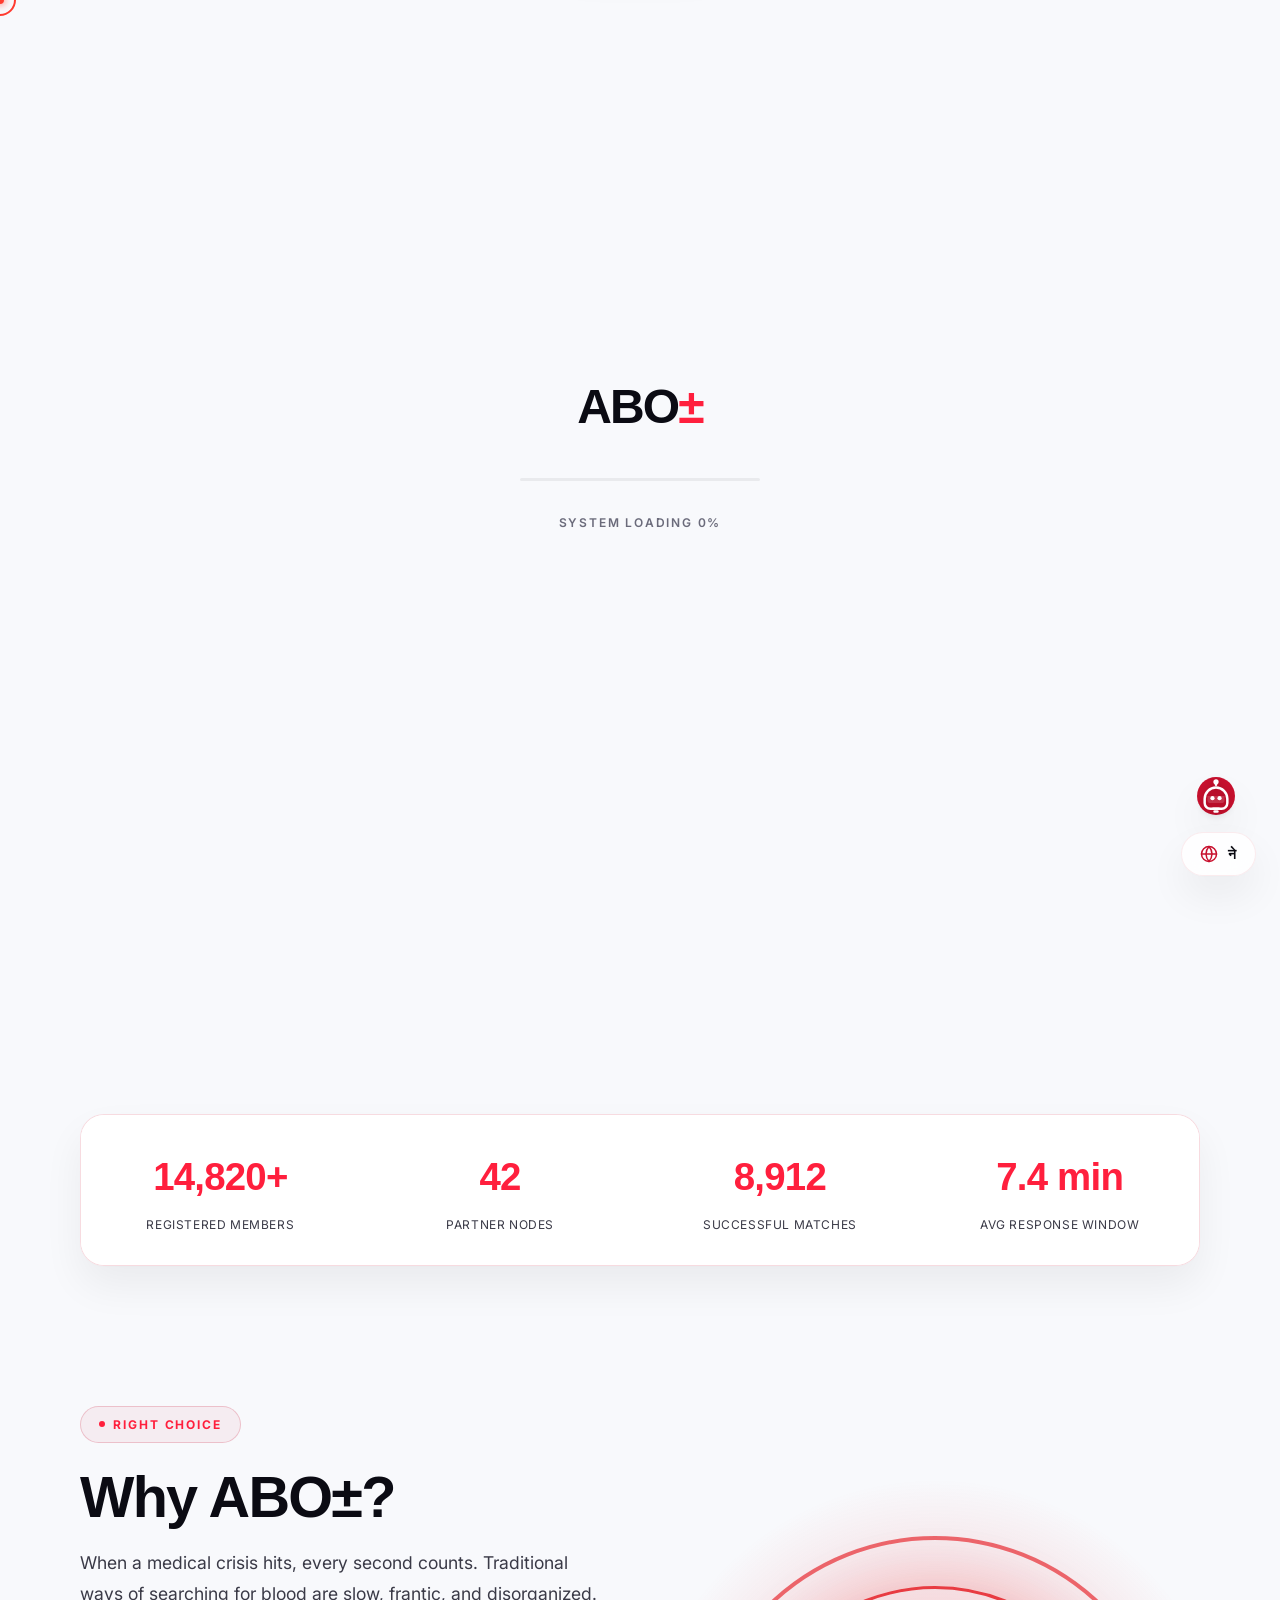
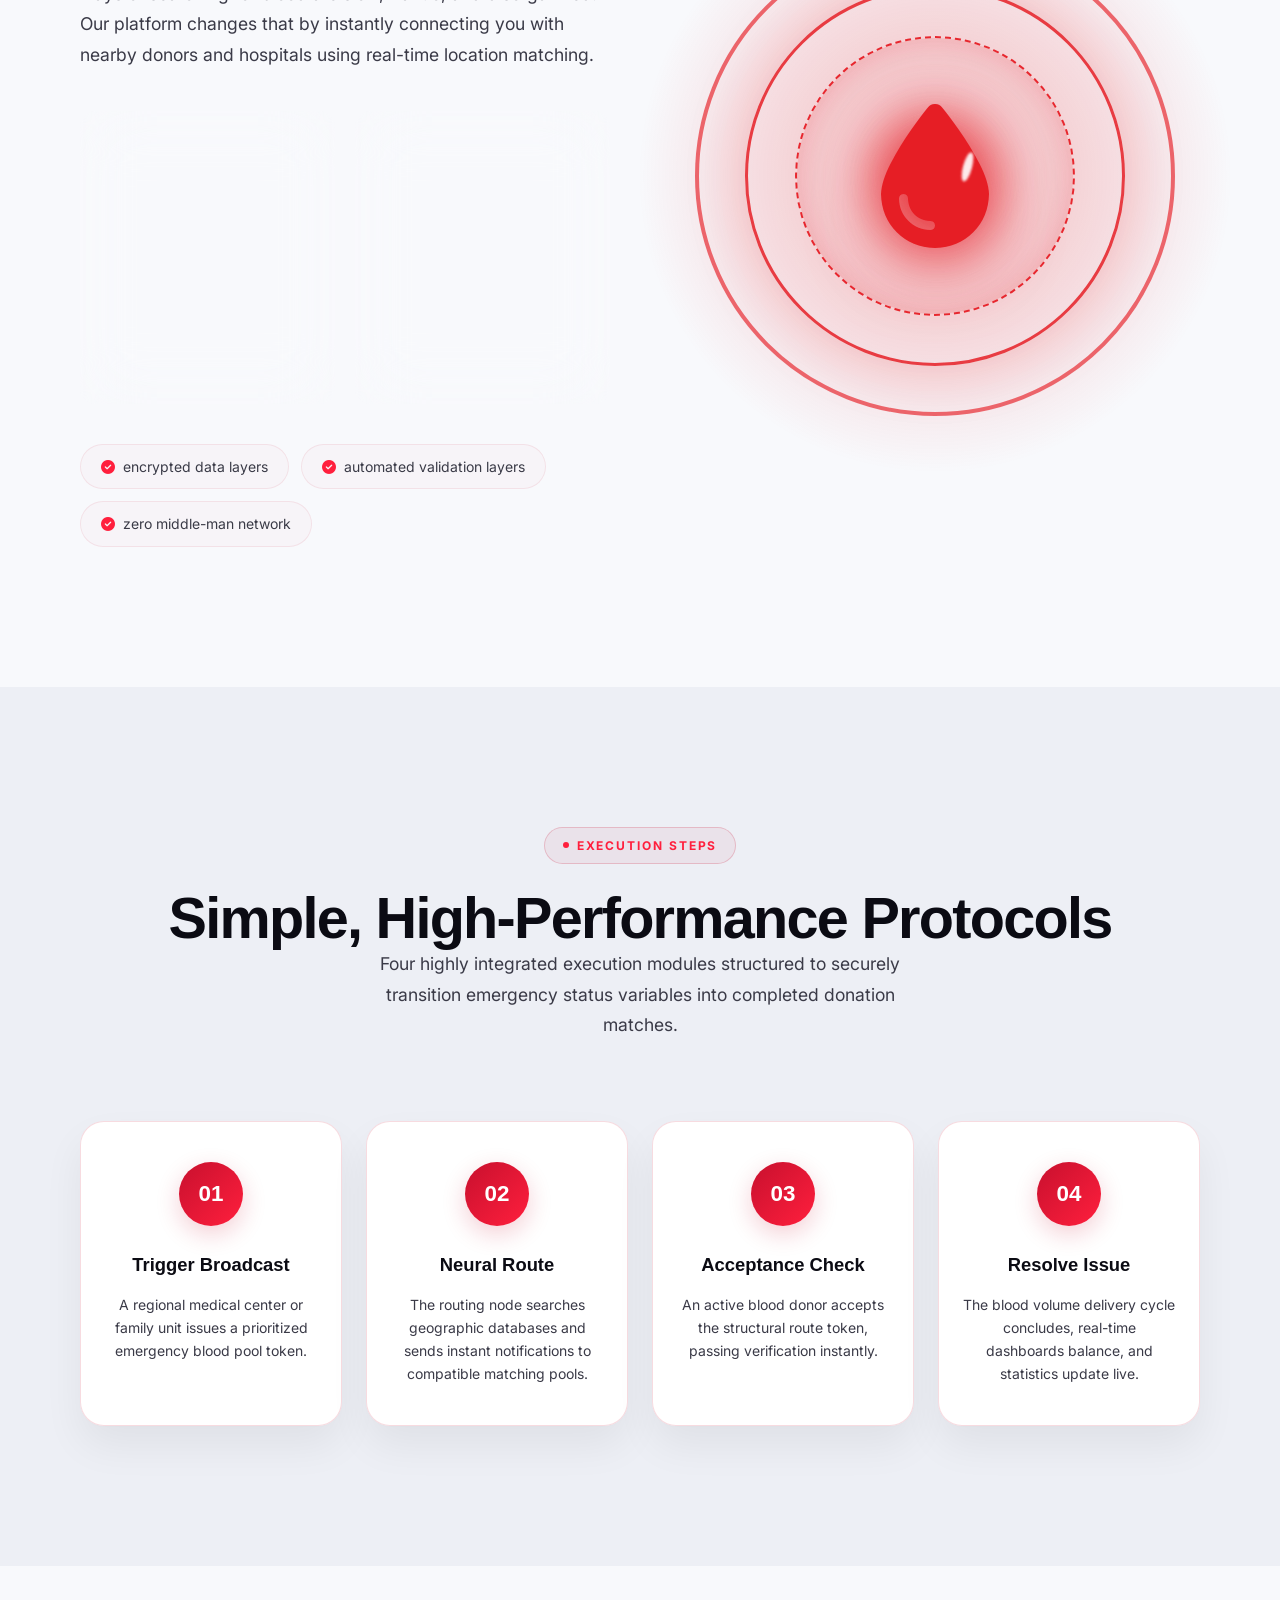
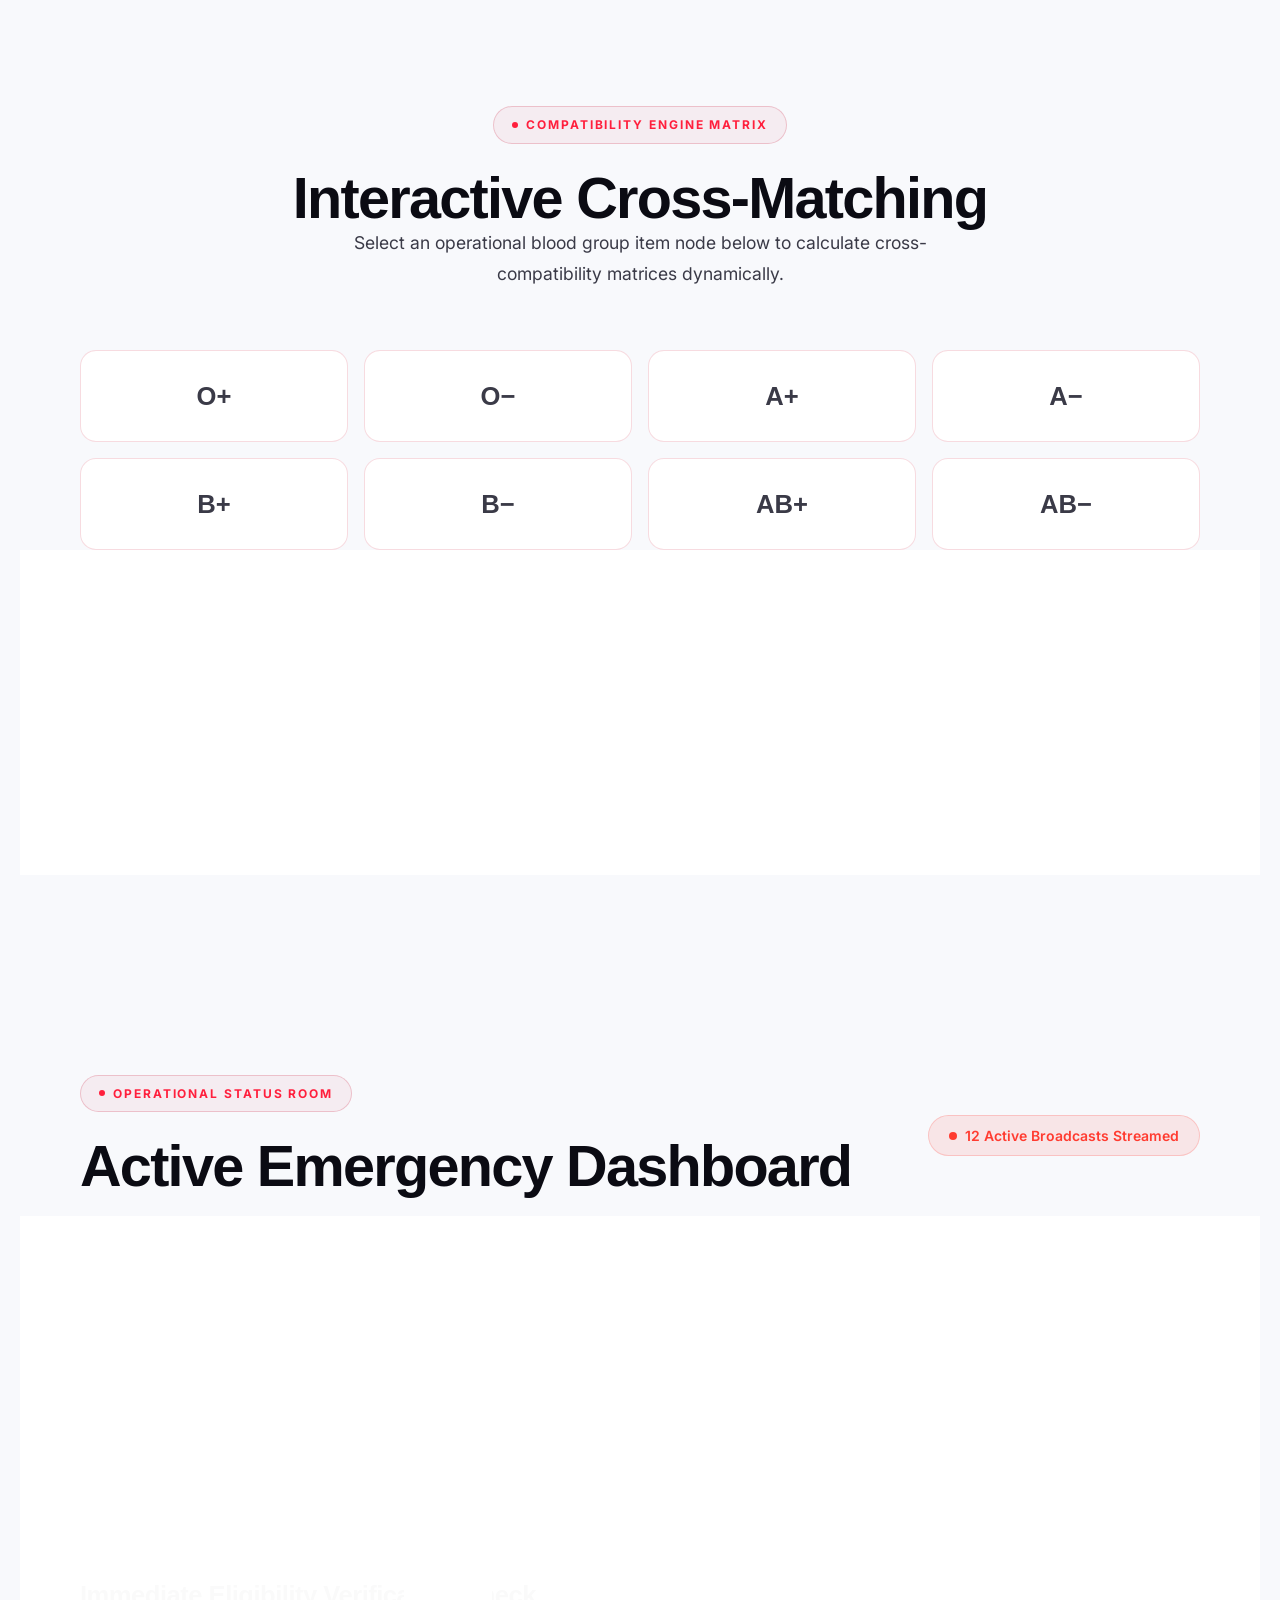
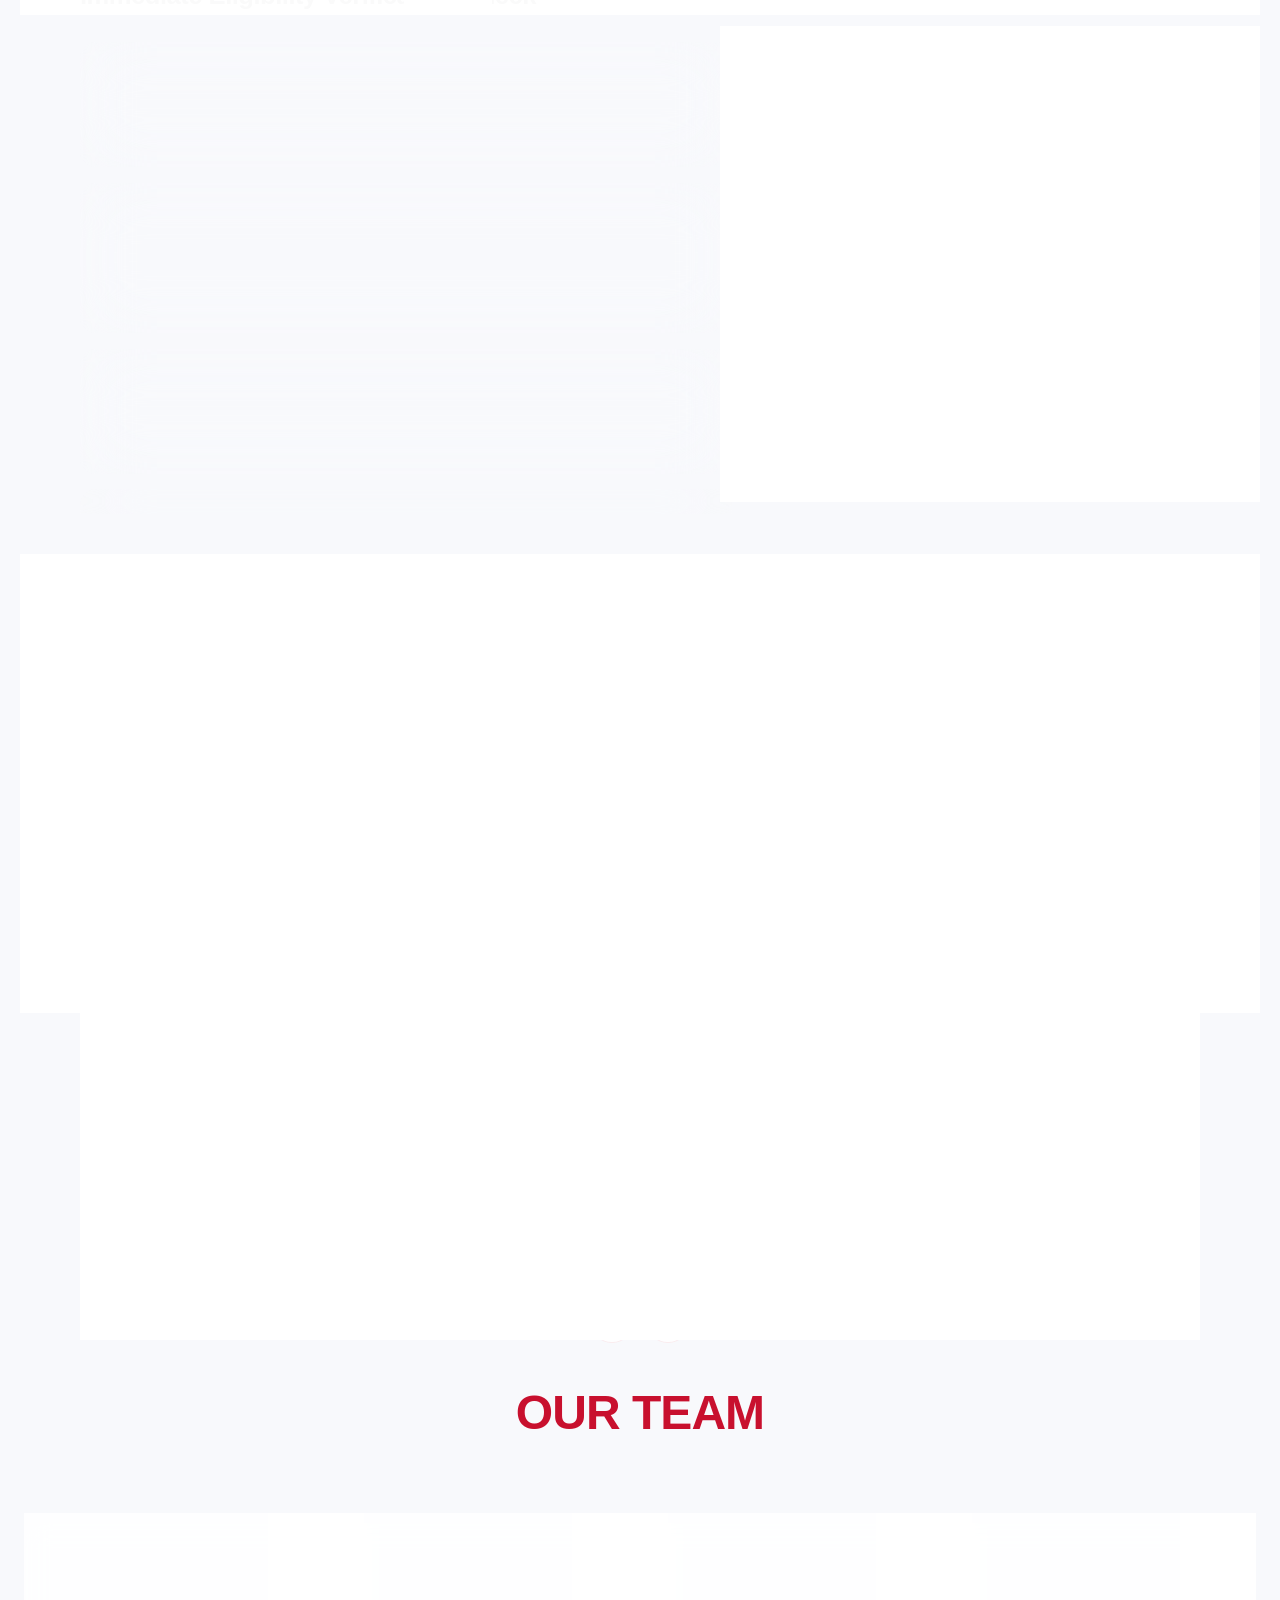
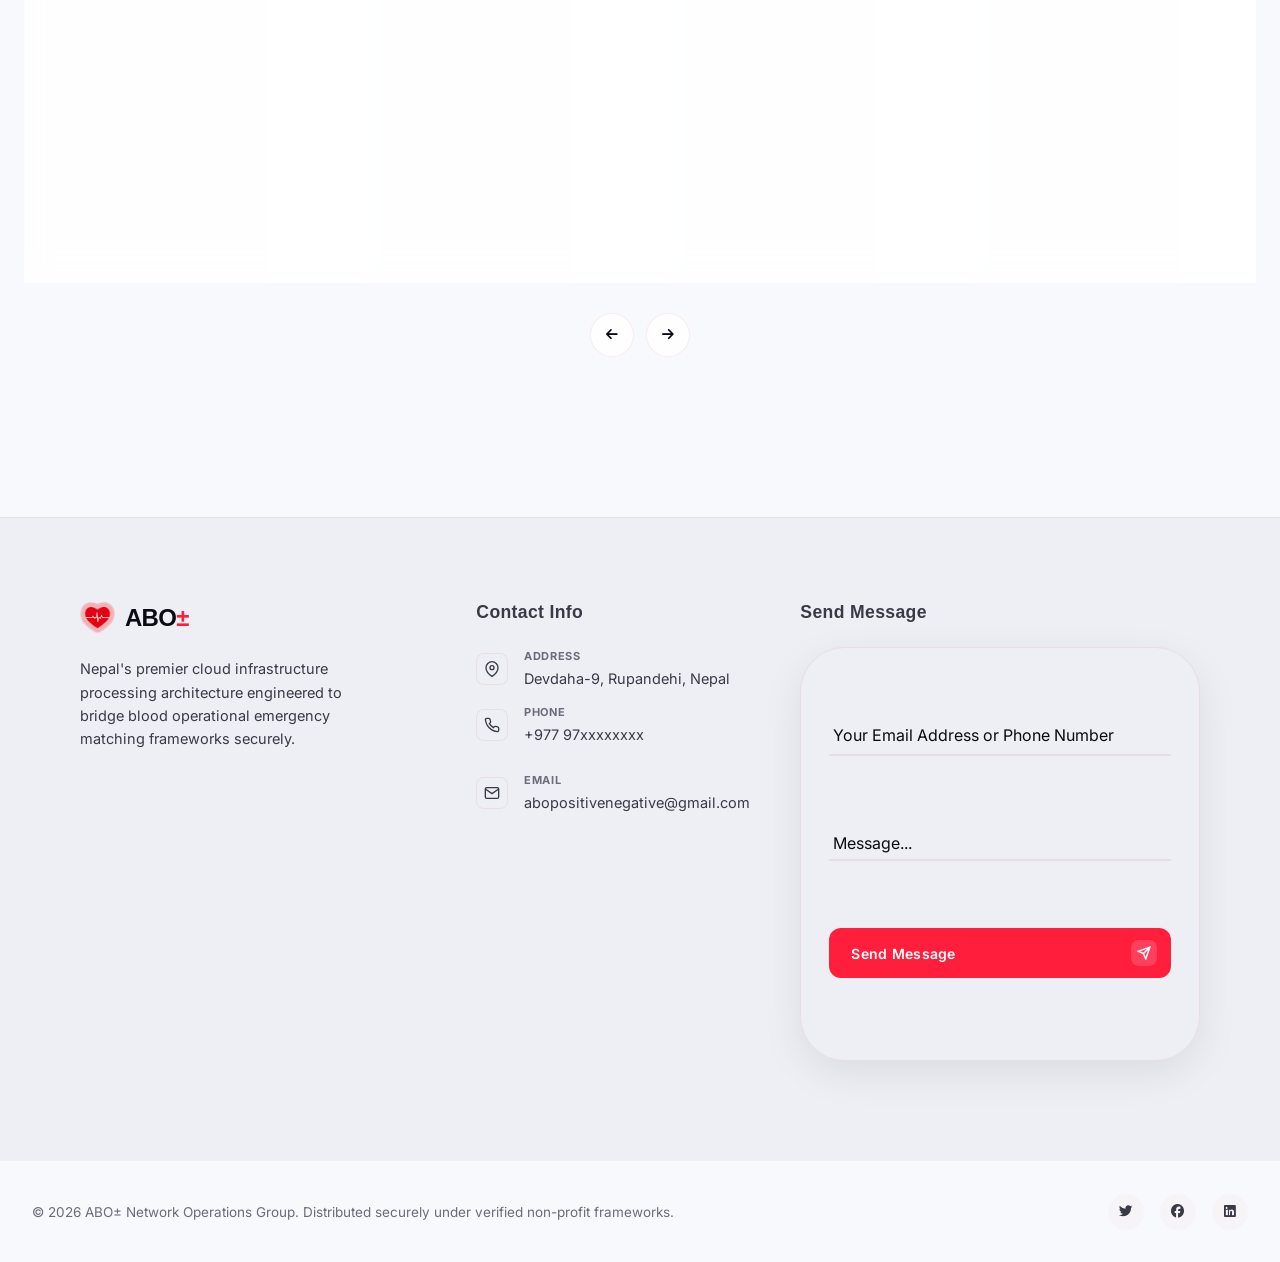
==== commit 104f7ad2: "Added new feature" ====
--- a/index.html
+++ b/index.html
@@ -159,6 +159,7 @@
 
       </div>
       <button class="submit-btnn" id="setup-submit-btn">Complete Registration</button>
+    
     </div>
   </div>
 </div>
@@ -1362,10 +1363,136 @@
         <span class="profile-info-label">Location</span>
         <div class="profile-info-value">example, Nepal</div>
       </div>
+      <div class="abo-unique-btn-container" style="margin-top: 20px; display: flex; justify-content: flex-end;">
+  <button id="abo-unique-trigger-edit-profile" class="abo-unique-action-btn">
+    <i class="fa-solid fa-user-gear"></i> Change Information
+  </button>
+</div>
     </div>
   </div>
 </div>
 <div id="google_translate_element" style="display:none;"></div>
+<div id="abo-unique-privacy-modal" class="abo-unique-modal-overlay">
+  <div class="abo-unique-modal-card">
+    <div class="abo-unique-modal-header">
+      <h3><i class="fa-solid fa-shield-halved"></i> Privacy & Security Settings</h3>
+      <button id="abo-unique-close-privacy" class="abo-unique-close-x">&times;</button>
+    </div>
+    
+    <div class="abo-unique-modal-scroll-body">
+      <form id="abo-unique-privacy-form" onsubmit="return false;">
+        
+        <div class="abo-unique-form-section">
+          <h4>Change Security Account Email</h4>
+          <div class="abo-unique-input-group">
+            <label for="abo-unique-prev-email">Previous Email Address</label>
+            <input type="email" id="abo-unique-prev-email" placeholder="Enter current email" required>
+          </div>
+          <div class="abo-unique-input-group">
+            <label for="abo-unique-new-email">New Email Address</label>
+            <input type="email" id="abo-unique-new-email" placeholder="Enter new email" required>
+          </div>
+        </div>
+
+        <hr class="abo-unique-separator">
+
+        <div class="abo-unique-form-section">
+          <h4>Update System Password</h4>
+          <div class="abo-unique-input-group">
+            <label for="abo-unique-prev-password">Previous Password</label>
+            <input type="password" id="abo-unique-prev-password" placeholder="Enter current password" required>
+          </div>
+          <div class="abo-unique-input-group">
+            <label for="abo-unique-new-password">New Password</label>
+            <input type="password" id="abo-unique-new-password" placeholder="Create complex password" required>
+          </div>
+          <div class="abo-unique-input-group">
+            <label for="abo-unique-confirm-password">Confirm New Password</label>
+            <input type="password" id="abo-unique-confirm-password" placeholder="Re-type new password" required>
+          </div>
+        </div>
+        
+      </form>
+    </div>
+    
+    <div class="abo-unique-modal-footer">
+      <button id="abo-unique-cancel-privacy" class="abo-unique-btn-secondary">Cancel</button>
+      <button id="abo-unique-save-privacy" class="abo-unique-btn-primary">Save Secure Changes</button>
+    </div>
+  </div>
+</div>
+
+
+<div id="abo-unique-edit-profile-modal" class="abo-unique-modal-overlay">
+  <div class="abo-unique-modal-card">
+    <div class="abo-unique-modal-header">
+      <h3><i class="fa-solid fa-user-pen"></i> Edit Personal Information</h3>
+      <button id="abo-unique-close-edit-profile" class="abo-unique-close-x">&times;</button>
+    </div>
+    
+    <div class="abo-unique-modal-scroll-body">
+      <form id="abo-unique-profile-form" onsubmit="return false;">
+        
+        <div class="abo-unique-input-group">
+          <label for="abo-unique-edit-name">Full Display Name</label>
+          <input type="text" id="abo-unique-edit-name" placeholder="Admin User" required>
+        </div>
+
+        <div class="abo-unique-input-row">
+          <div class="abo-unique-input-group">
+            <label for="abo-unique-edit-blood">Blood Group</label>
+            <select id="abo-unique-edit-blood" required>
+              <option value="O-">O-</option>
+              <option value="O+">O+</option>
+              <option value="A-">A-</option>
+              <option value="A+">A+</option>
+              <option value="B-">B-</option>
+              <option value="B+">B+</option>
+              <option value="AB-">AB-</option>
+              <option value="AB+">AB+</option>
+            </select>
+          </div>
+          
+          <div class="abo-unique-input-group">
+            <label for="abo-unique-edit-age">Age</label>
+            <input type="number" id="abo-unique-edit-age" min="16" max="100" placeholder="19" required>
+          </div>
+        </div>
+
+        <div class="abo-unique-input-group">
+          <label for="abo-unique-edit-gender">Gender Preference</label>
+          <select id="abo-unique-edit-gender" required>
+            <option value="Rather not to say">Rather not to say</option>
+            <option value="Male">Male</option>
+            <option value="Female">Female</option>
+            <option value="Other">Other</option>
+          </select>
+        </div>
+
+        <div class="abo-unique-input-group">
+          <label for="abo-unique-edit-phone">Contact Number</label>
+          <input type="text" id="abo-unique-edit-phone" placeholder="+977 9800000000" required>
+        </div>
+
+        <div class="abo-unique-input-group">
+          <label for="abo-unique-edit-email-view">Contact Email</label>
+          <input type="email" id="abo-unique-edit-email-view" placeholder="admin@gmail.com" required>
+        </div>
+
+        <div class="abo-unique-input-group">
+          <label for="abo-unique-edit-location">Location / Address</label>
+          <input type="text" id="abo-unique-edit-location" placeholder="example, Nepal" required>
+        </div>
+        
+      </form>
+    </div>
+    
+    <div class="abo-unique-modal-footer">
+      <button id="abo-unique-cancel-edit-profile" class="abo-unique-btn-secondary">Cancel</button>
+      <button id="abo-unique-save-profile" class="abo-unique-btn-primary">Update Information</button>
+    </div>
+  </div>
+</div>
 
 <script type="text/javascript">
   function googleTranslateElementInit() {
--- a/styles.css
+++ b/styles.css
@@ -3413,12 +3413,12 @@
   /* Positioning */
   position: fixed;
   bottom: 85px;
-  right: 48px;
+  right: 45px;
   z-index: 9999;
   
   /* Sizing & Layout */
-  width: 40px;
-  height: 40px;
+  width: 38px;
+  height: 38px;
   display: flex;
   align-items: center;
   justify-content: center;
@@ -3476,3 +3476,223 @@
   0%, 90%, 94%, 100% { transform: scaleY(1); }
   92%, 96% { transform: scaleY(0.1); } /* Squishes the circle flat to mimic a blink */
 }
+/* ══════════════════════════════════════════════════
+   ABO± UNIVERSAL THEME-ADAPTIVE MODAL ARCHITECTURE
+══════════════════════════════════════════════════ */
+
+.abo-unique-modal-overlay {
+  position: fixed;
+  top: 0;
+  left: 0;
+  width: 100vw;
+  height: 100vh;
+  /* Balanced, neutral backdrop tint that complements both dark and light modes */
+  background: rgba(0, 0, 0, 0.45);
+  backdrop-filter: blur(10px);
+  -webkit-backdrop-filter: blur(10px);
+  display: flex;
+  align-items: center;
+  justify-content: center;
+  z-index: 99999;
+  opacity: 0;
+  pointer-events: none;
+  transition: opacity 0.4s var(--ease);
+}
+
+.abo-unique-modal-overlay.abo-unique-active {
+  opacity: 1;
+  pointer-events: auto;
+}
+
+.abo-unique-modal-card {
+  /* Dynamic container color matching your platform's active surface token */
+  background: var(--bg2);
+  color: var(--text-color, inherit);
+  border: 1px solid rgba(128, 128, 128, 0.15);
+  border-radius: var(--r3);
+  width: 90%;
+  max-width: 520px;
+  max-height: 85vh;
+  display: flex;
+  flex-direction: column;
+  box-shadow: 0 20px 50px rgba(0, 0, 0, 0.25), var(--cs);
+  transform: scale(0.92) translateY(15px);
+  transition: transform 0.4s var(--spring);
+  overflow: hidden;
+}
+
+.abo-unique-modal-overlay.abo-unique-active .abo-unique-modal-card {
+  transform: scale(1) translateY(0);
+}
+
+.abo-unique-modal-header {
+  padding: 20px 24px;
+  border-bottom: 1px solid rgba(128, 128, 128, 0.1);
+  display: flex;
+  align-items: center;
+  justify-content: space-between;
+  background: rgba(128, 128, 128, 0.03);
+}
+
+.abo-unique-modal-header h3 {
+  font-family: var(--fd);
+  font-size: 1.3rem;
+  color: inherit; /* Dynamically shifts color based on active theme text */
+  margin: 0;
+  display: flex;
+  align-items: center;
+  gap: 10px;
+}
+
+.abo-unique-modal-header h3 i {
+  color: var(--c); /* Preserves your primary brand color accent */
+}
+
+.abo-unique-close-x {
+  background: transparent;
+  border: none;
+  color: inherit;
+  opacity: 0.5;
+  font-size: 1.6rem;
+  cursor: pointer;
+  transition: color 0.2s var(--ease), opacity 0.2s var(--ease);
+}
+
+.abo-unique-close-x:hover {
+  opacity: 1;
+  color: var(--cb);
+}
+
+.abo-unique-modal-scroll-body {
+  padding: 24px;
+  overflow-y: auto;
+  flex: 1;
+  scroll-behavior: smooth;
+  overscroll-behavior: contain;
+}
+
+/* Custom theme-friendly scrollbar matching container tone */
+.abo-unique-modal-scroll-body::-webkit-scrollbar {
+  width: 6px;
+}
+.abo-unique-modal-scroll-body::-webkit-scrollbar-track {
+  background: transparent;
+}
+.abo-unique-modal-scroll-body::-webkit-scrollbar-thumb {
+  background: rgba(128, 128, 128, 0.25);
+  border-radius: 10px;
+}
+.abo-unique-modal-scroll-body::-webkit-scrollbar-thumb:hover {
+  background: var(--c);
+}
+
+.abo-unique-form-section h4 {
+  font-family: var(--fd);
+  color: inherit;
+  margin: 0 0 16px 0;
+  font-size: 1.05rem;
+  letter-spacing: 0.5px;
+}
+
+.abo-unique-input-group {
+  display: flex;
+  flex-direction: column;
+  gap: 6px;
+  margin-bottom: 16px;
+}
+
+.abo-unique-input-group label {
+  font-family: var(--fb);
+  font-size: 0.85rem;
+  color: inherit;
+  opacity: 0.7; /* Adapts cleanly across light and dark backgrounds */
+  font-weight: 500;
+}
+
+/* Inputs leverage adaptive mid-tone alphas to blend flawlessly with any light or dark background */
+.abo-unique-input-group input,
+.abo-unique-input-group select {
+  background: rgba(128, 128, 128, 0.06);
+  border: 1px solid rgba(128, 128, 128, 0.18);
+  border-radius: var(--r1);
+  padding: 12px 14px;
+  color: inherit;
+  font-family: var(--fb);
+  font-size: 0.95rem;
+  transition: border-color 0.3s var(--ease), box-shadow 0.3s var(--ease);
+}
+
+.abo-unique-input-group option {
+  background: var(--bg2); /* Ensures dropdown options adapt to theme container background */
+  color: inherit;
+}
+
+.abo-unique-input-group input:focus,
+.abo-unique-input-group select:focus {
+  outline: none;
+  border-color: var(--c);
+  box-shadow: 0 0 0 3px rgba(128, 128, 128, 0.1);
+}
+
+.abo-unique-input-row {
+  display: grid;
+  grid-template-columns: 1fr 1fr;
+  gap: 16px;
+}
+
+.abo-unique-separator {
+  border: none;
+  border-top: 1px solid rgba(128, 128, 128, 0.15);
+  margin: 20px 0;
+}
+
+.abo-unique-modal-footer {
+  padding: 18px 24px;
+  border-top: 1px solid rgba(128, 128, 128, 0.1);
+  display: flex;
+  justify-content: flex-end;
+  gap: 12px;
+  background: rgba(128, 128, 128, 0.03);
+}
+
+/* Primary buttons utilize branding color tokens */
+.abo-unique-action-btn,
+.abo-unique-btn-primary {
+  background-color: var(--c);
+  color: #FFFFFF; /* High contrast indicator text text remains readable on primary hue */
+  font-family: var(--fb);
+  font-weight: 600;
+  font-size: 0.9rem;
+  border: none;
+  border-radius: var(--r1);
+  padding: 10px 18px;
+  cursor: pointer;
+  display: flex;
+  align-items: center;
+  gap: 8px;
+  transition: background-color 0.3s var(--ease), transform 0.2s var(--ease);
+}
+
+.abo-unique-action-btn:hover,
+.abo-unique-btn-primary:hover {
+  background-color: var(--cb);
+  transform: translateY(-2px);
+}
+
+/* Secondary cancels fallback seamlessly into background/foreground contexts */
+.abo-unique-btn-secondary {
+  background: rgba(128, 128, 128, 0.08);
+  border: 1px solid rgba(128, 128, 128, 0.15);
+  color: inherit;
+  font-family: var(--fb);
+  font-weight: 500;
+  font-size: 0.9rem;
+  border-radius: var(--r1);
+  padding: 10px 18px;
+  cursor: pointer;
+  transition: background-color 0.2s var(--ease);
+}
+
+.abo-unique-btn-secondary:hover {
+  background: rgba(128, 128, 128, 0.15);
+}
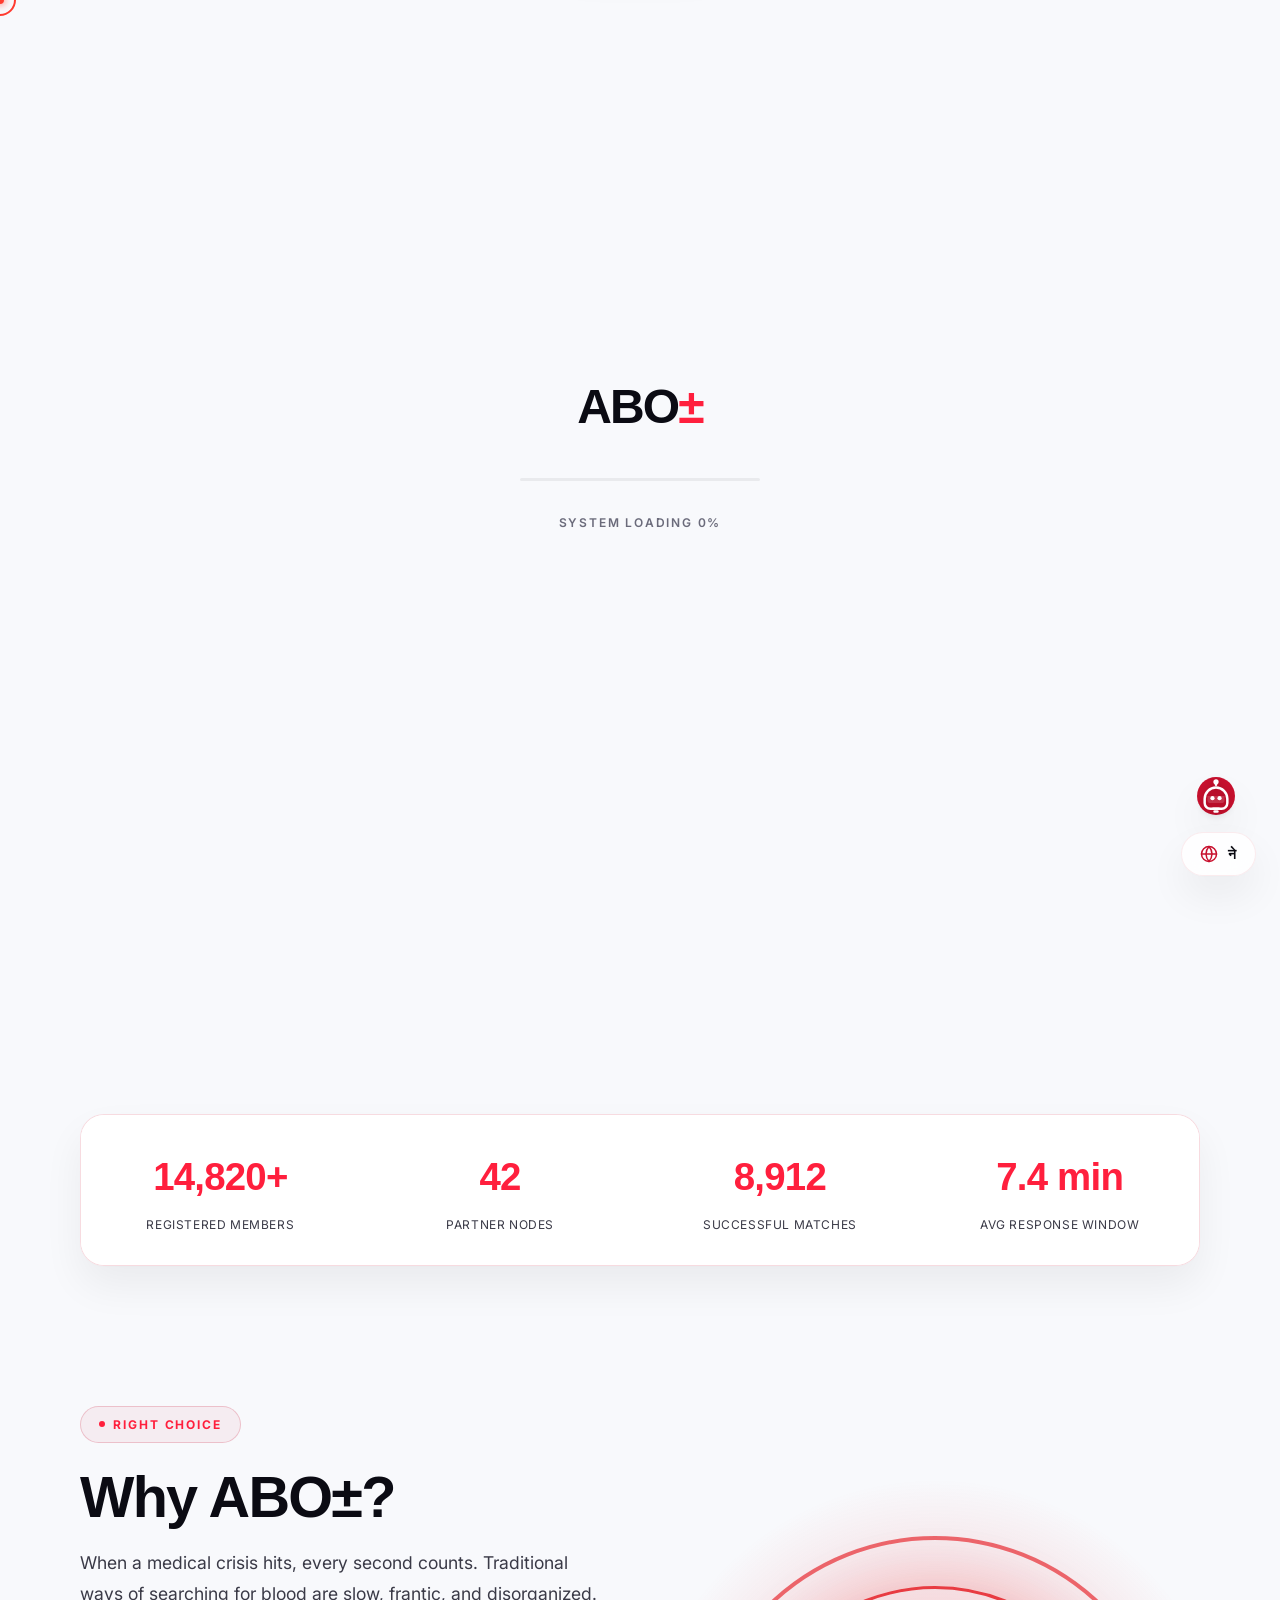
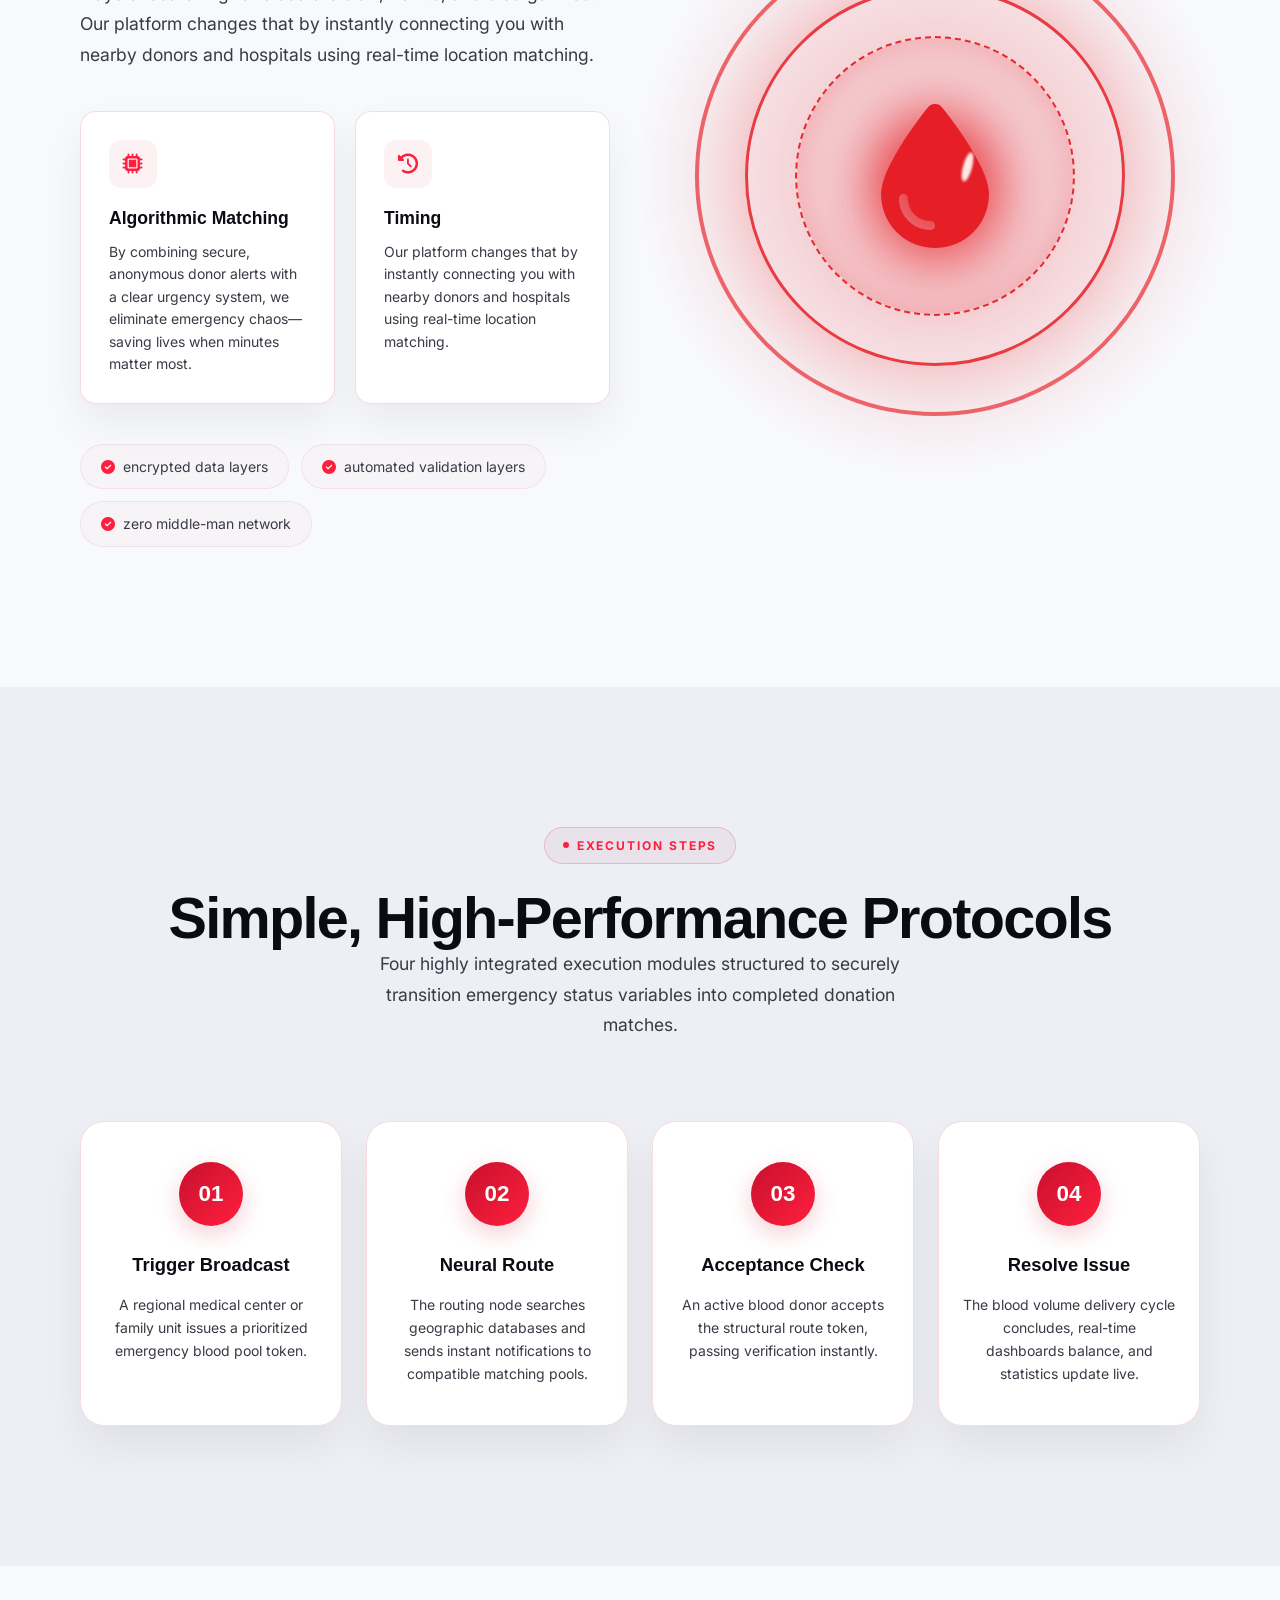
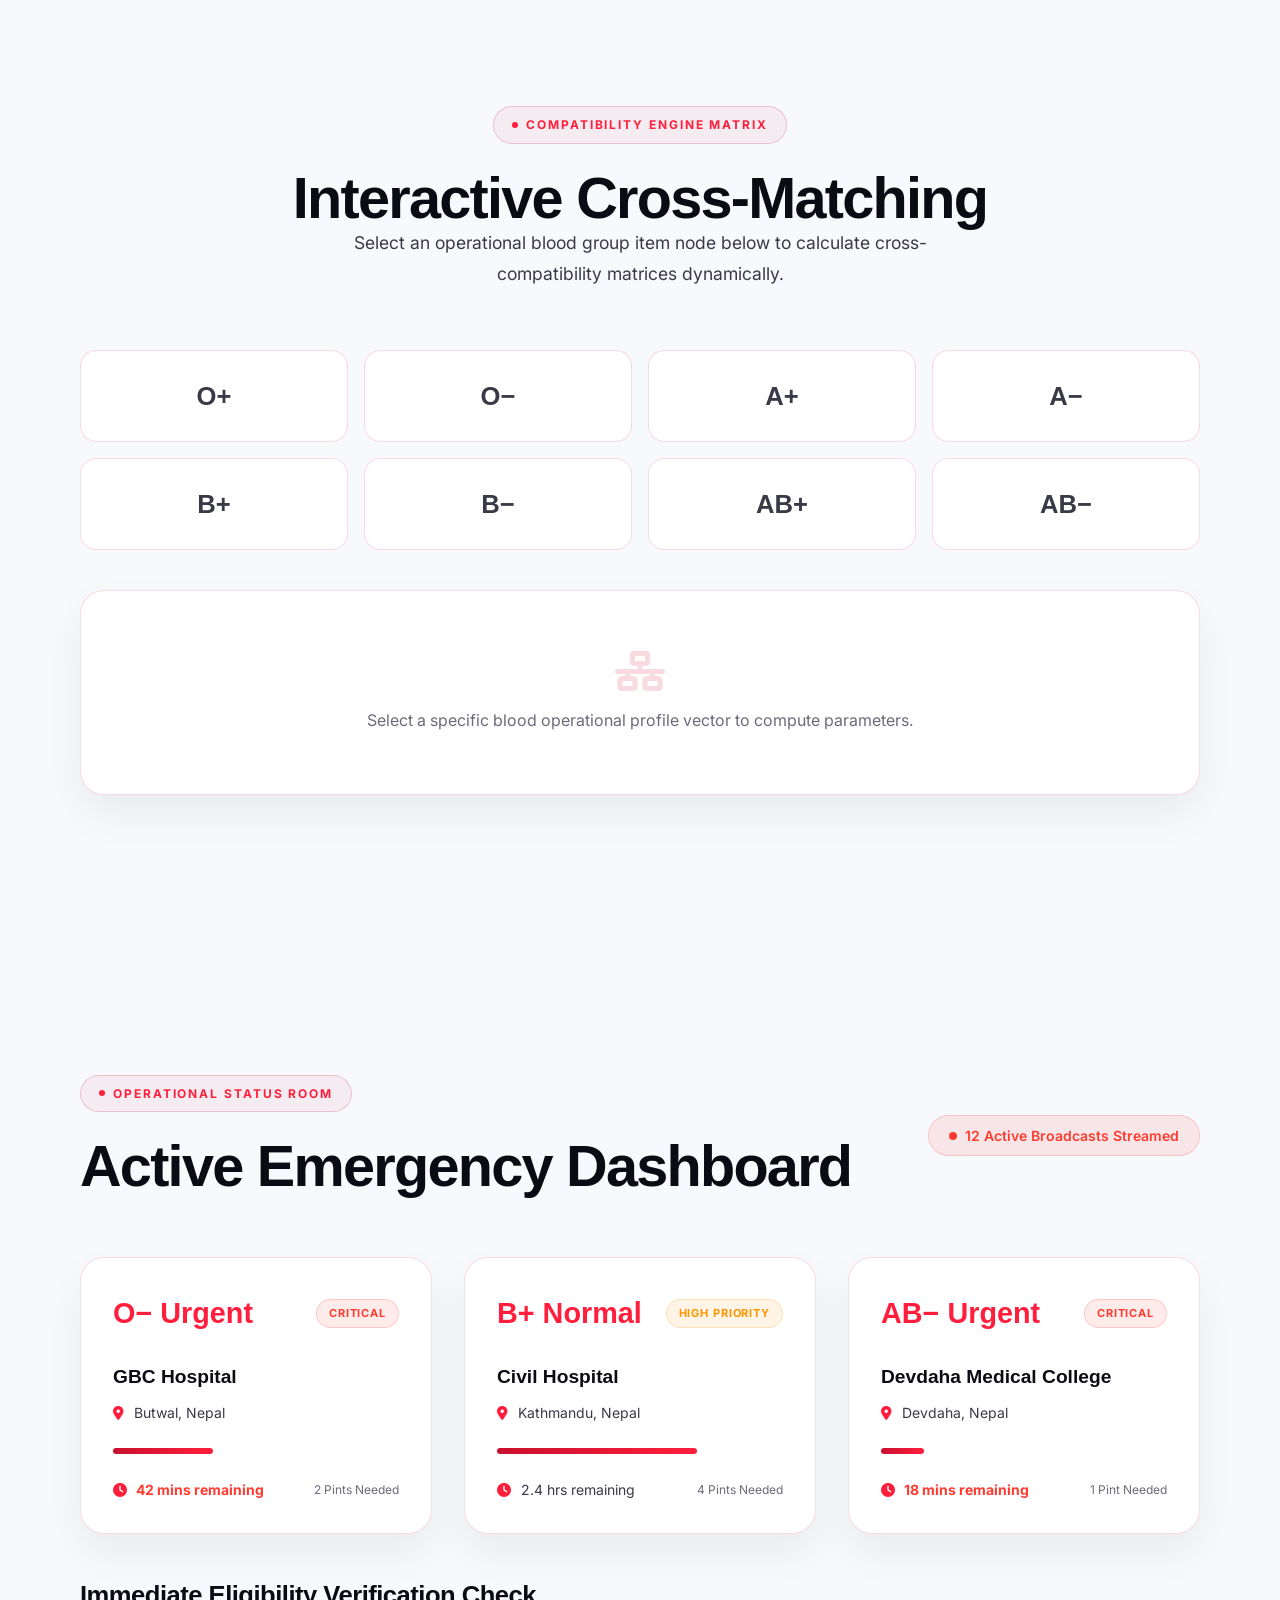
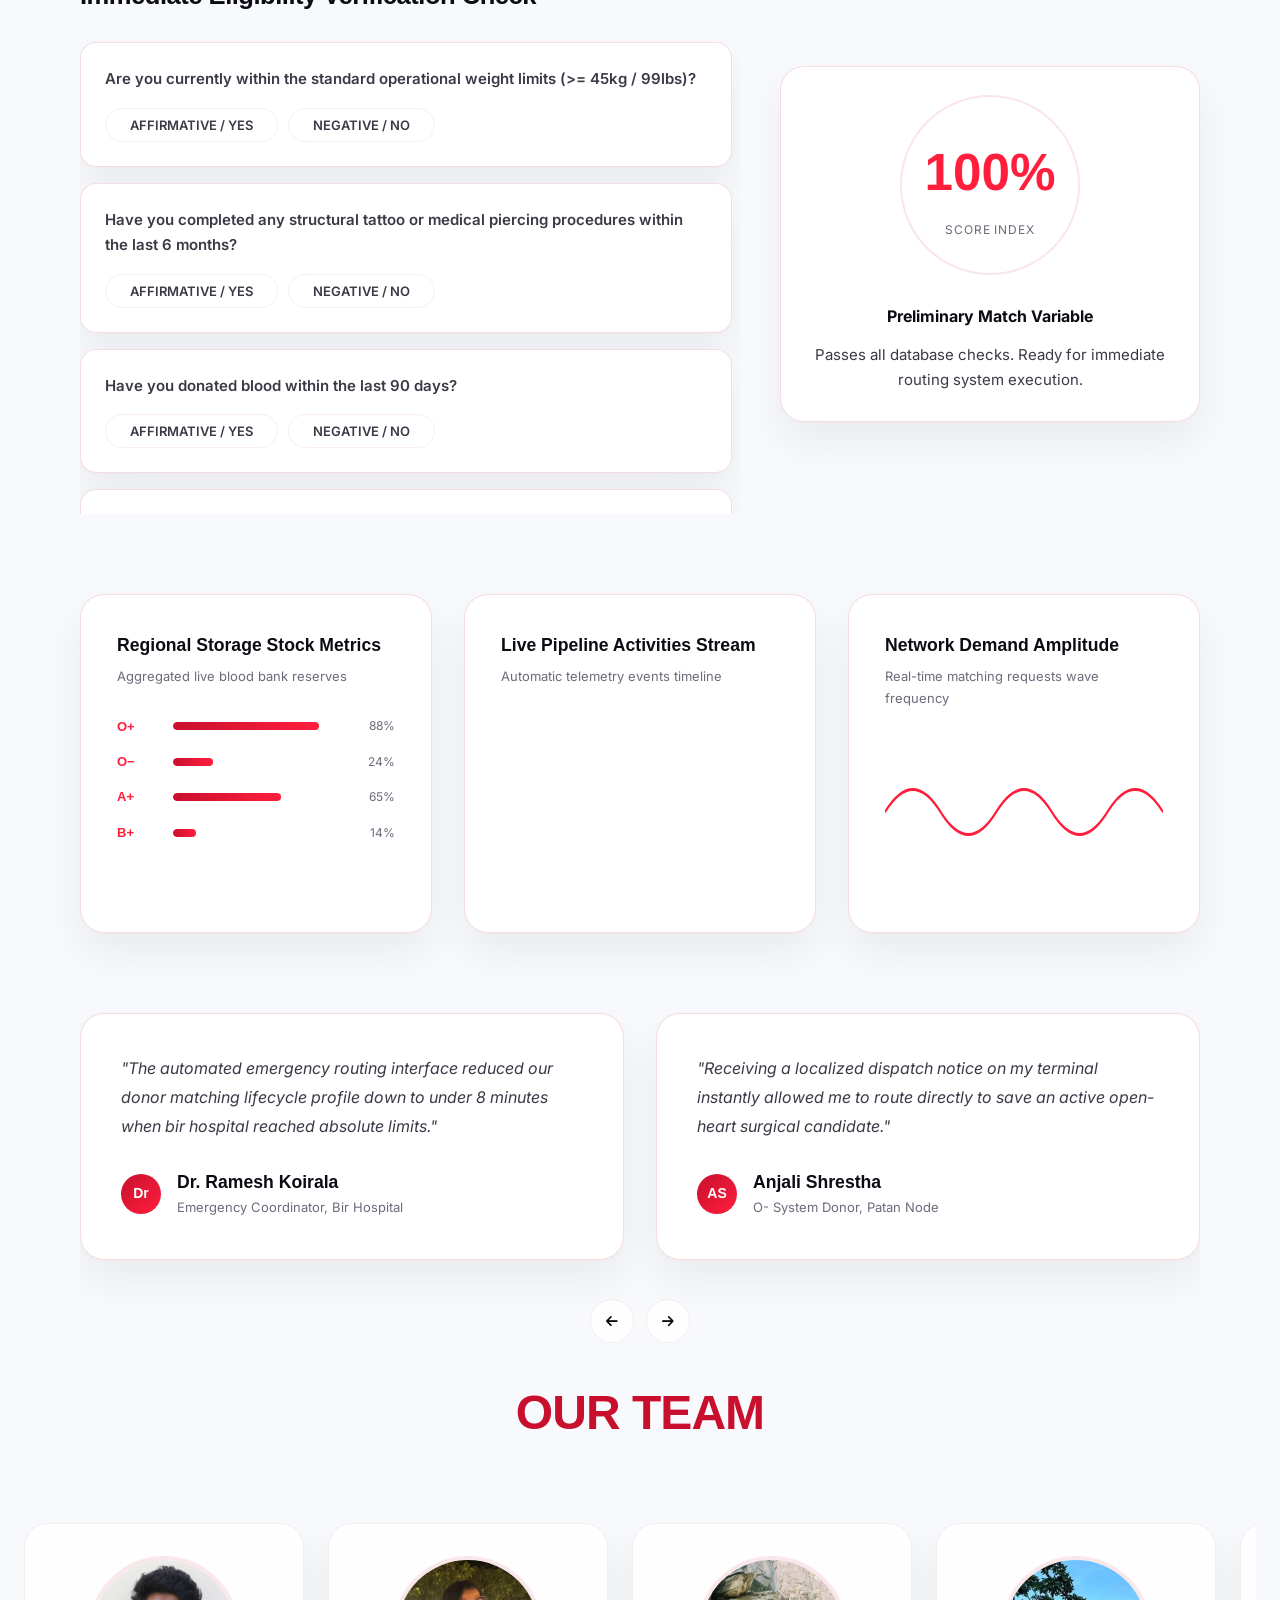
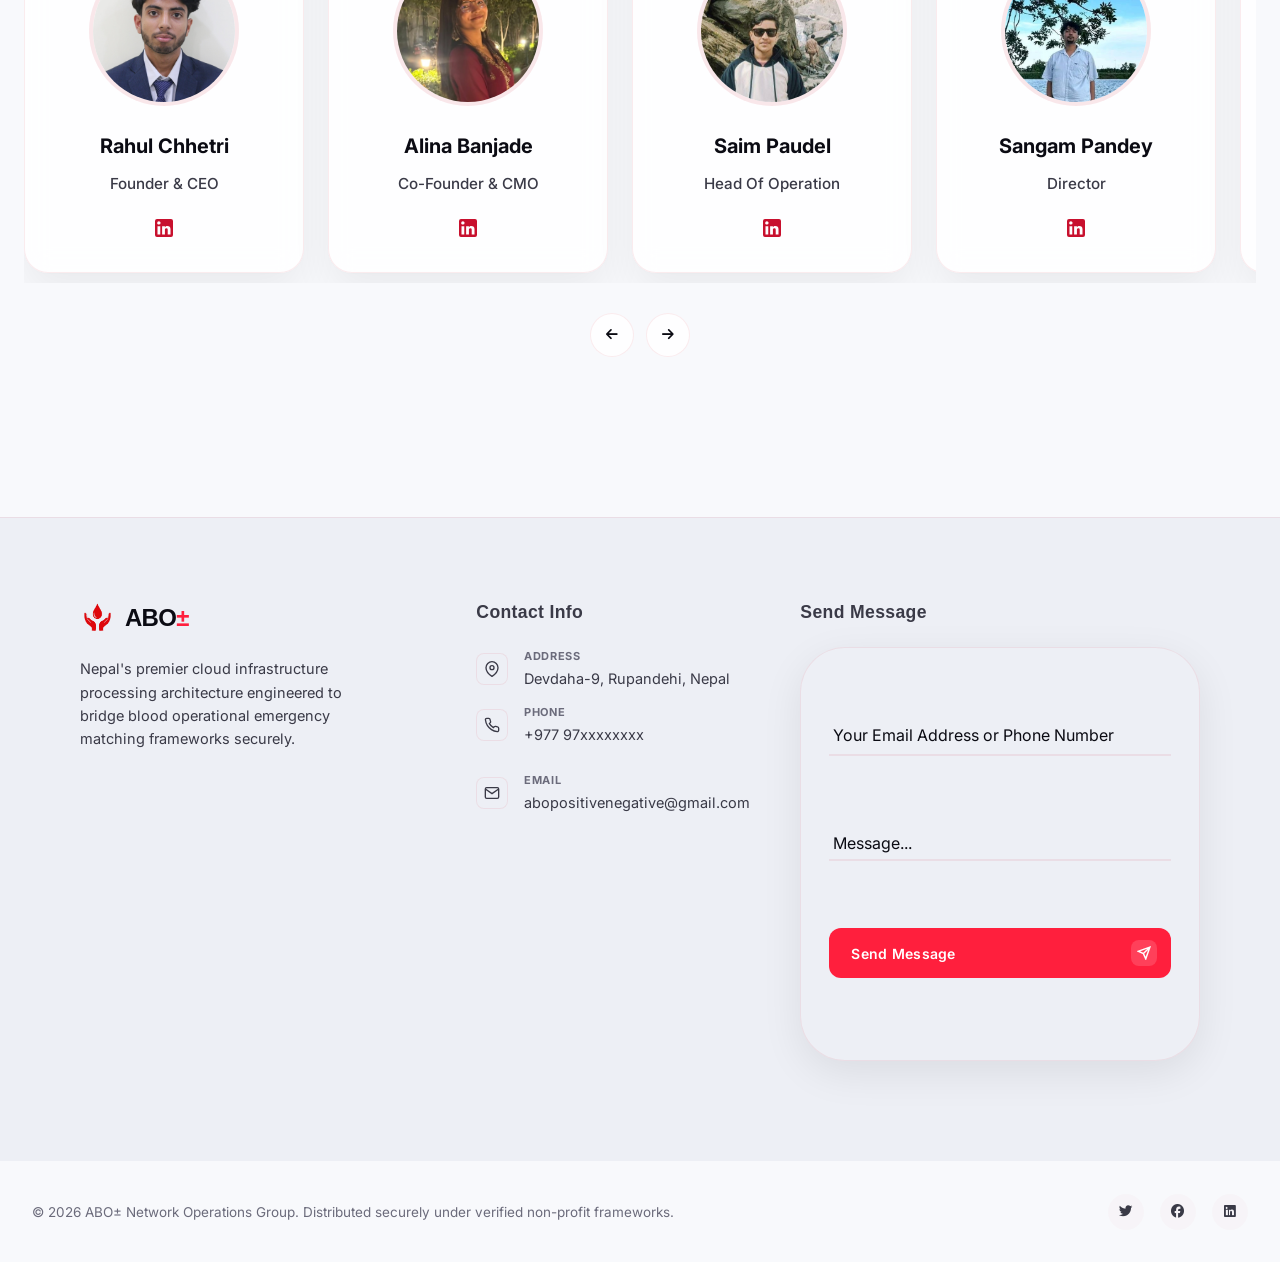
==== commit 15a9bb44: "Change the icon" ====
--- a/index.html
+++ b/index.html
@@ -136,8 +136,8 @@
         </div>
         
         <div class="input-group">
-          <select id="setup-blood-group" required style="width: 100%; padding: 12px; border-radius: 8px; border: 1px solid var(--cg); background: var(--bg2); color: inherit;">
-            <option value="" disabled selected>Select Blood Group (Required)</option>
+          <select id="setup-blood-group" style="width: 100%; padding: 12px; border-radius: 8px; border: 1px solid var(--cg); background: var(--bg2); color: inherit;">
+            <option value="" disabled selected>Select Blood Group (optional)</option>
             <option value="A+">A+</option>
             <option value="A-">A-</option>
             <option value="B+">B+</option>
@@ -203,7 +203,7 @@
   
   <div class="nav-inner">
     <a href="#" class="logo">
-      <div class="logo-drop"><img src="Logo.png" alt="Logo"></div>
+      <div class="logo-drop"><img src="loggo.png"Logo"></div>
       <span>ABO<em>±</em></span>
     </a>
     <div class="nav-links">
@@ -769,7 +769,7 @@
       <!-- Column 1: Brand -->
       <div class="foot-brand">
         <a href="#" class="logo">
-          <div class="logo-drop"><img src="Logo.png" alt="Logo"></div>
+          <div class="logo-drop"><img src="loggo.png" alt="Logo"></div>
           <span>ABO<em>±</em></span>
         </a>
         <p>Nepal's premier cloud infrastructure processing architecture engineered to bridge blood operational emergency matching frameworks securely.</p>
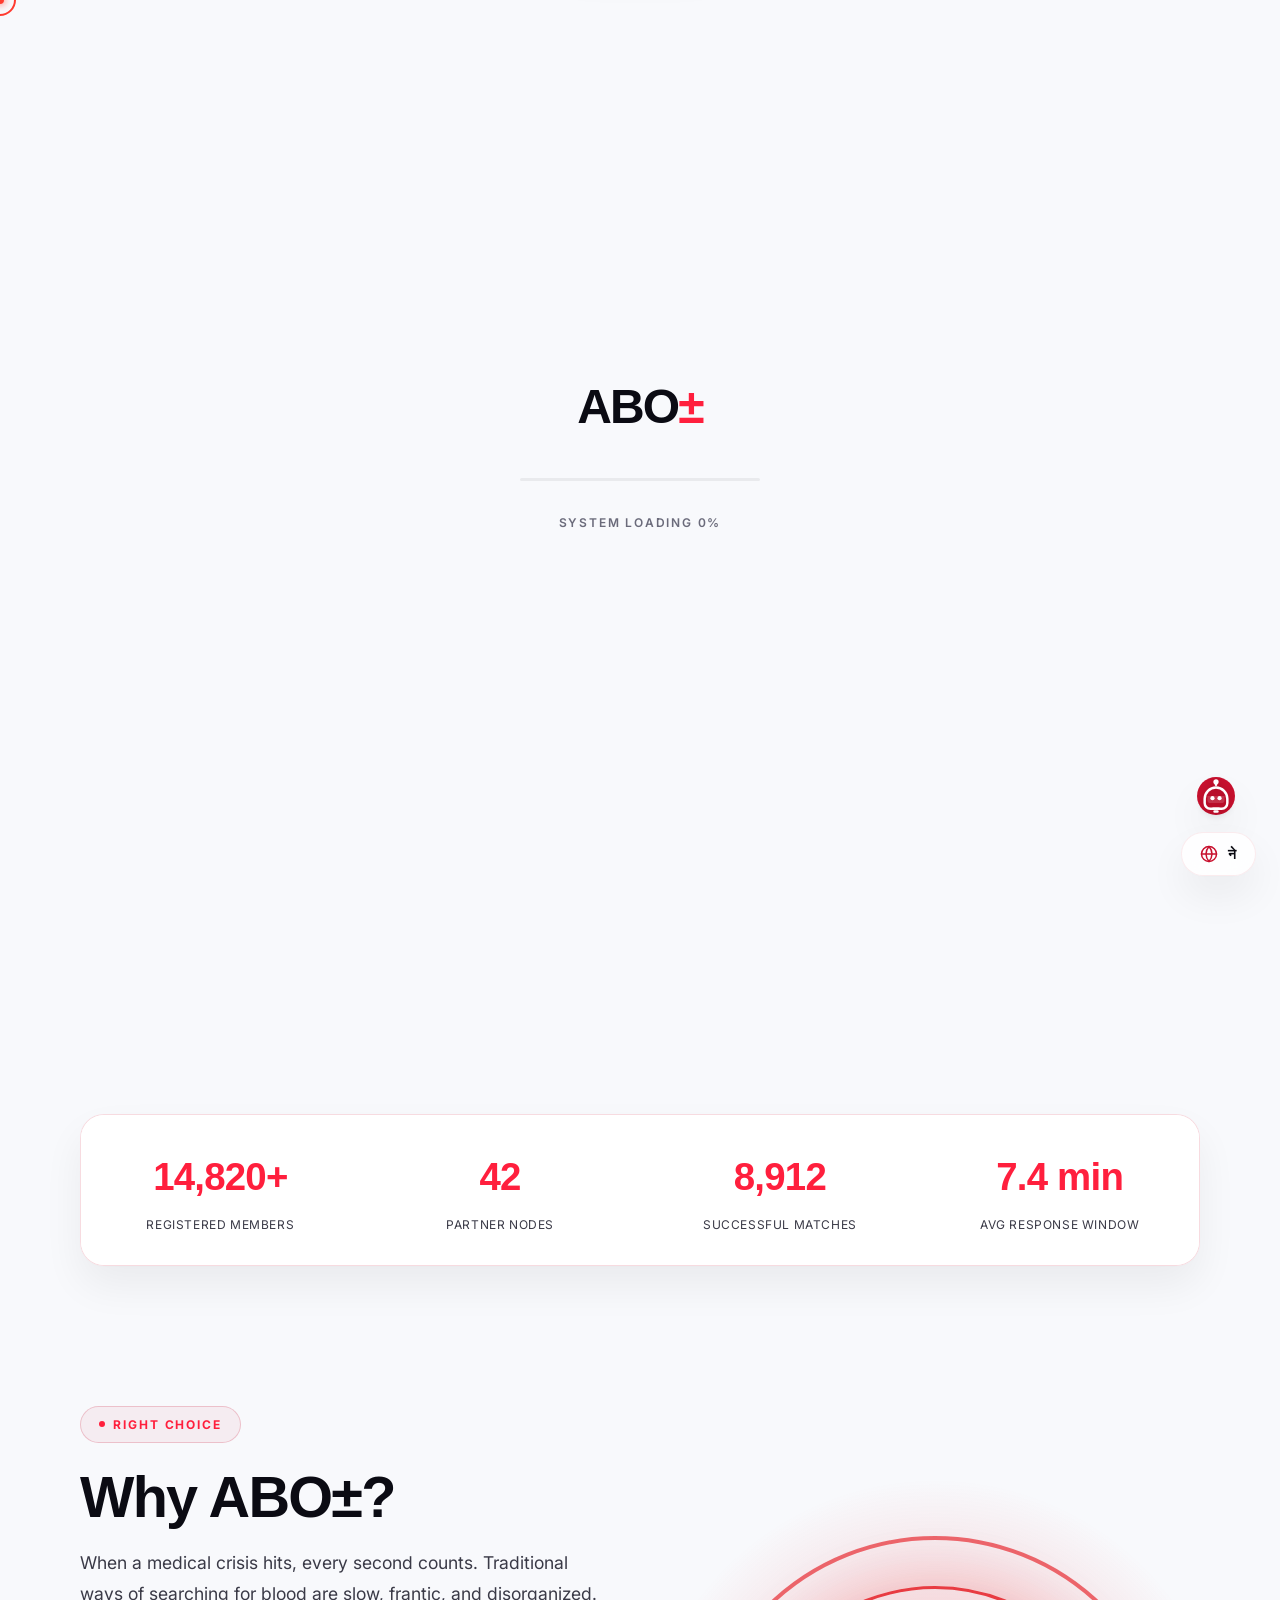
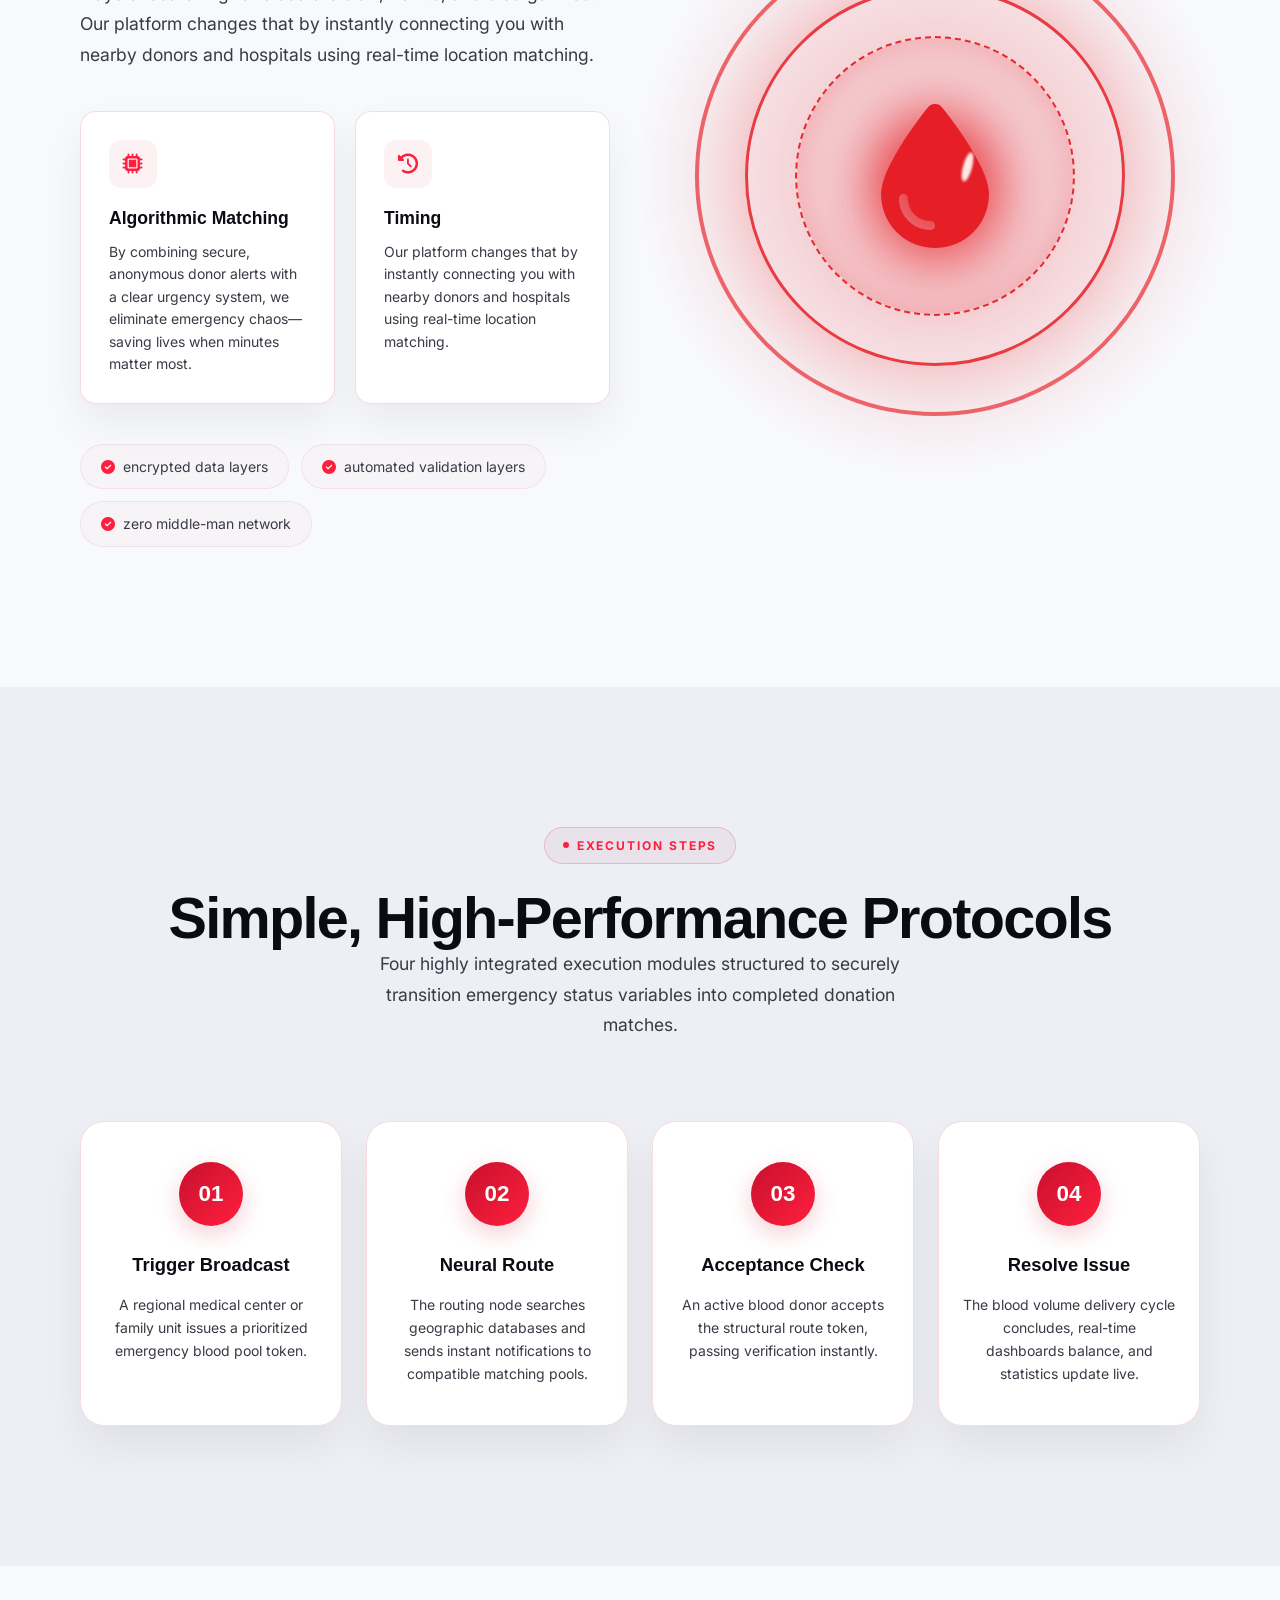
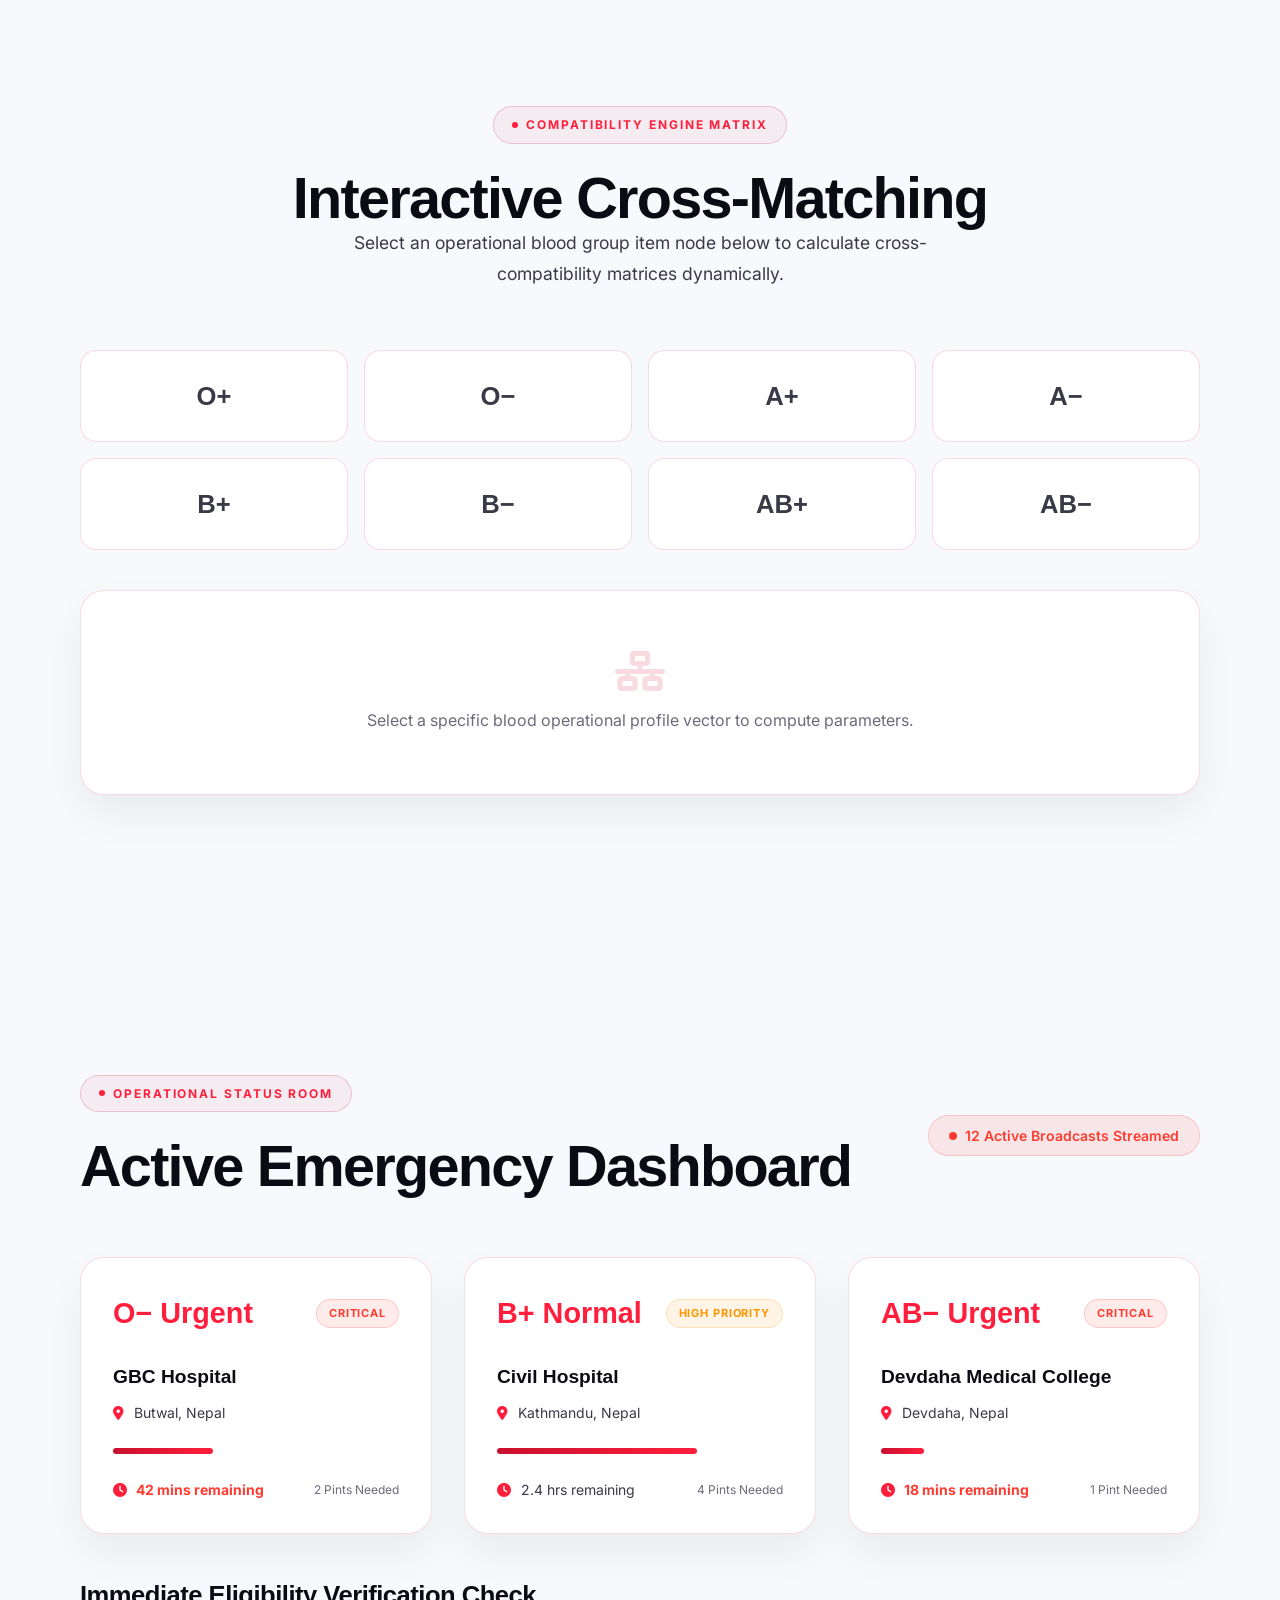
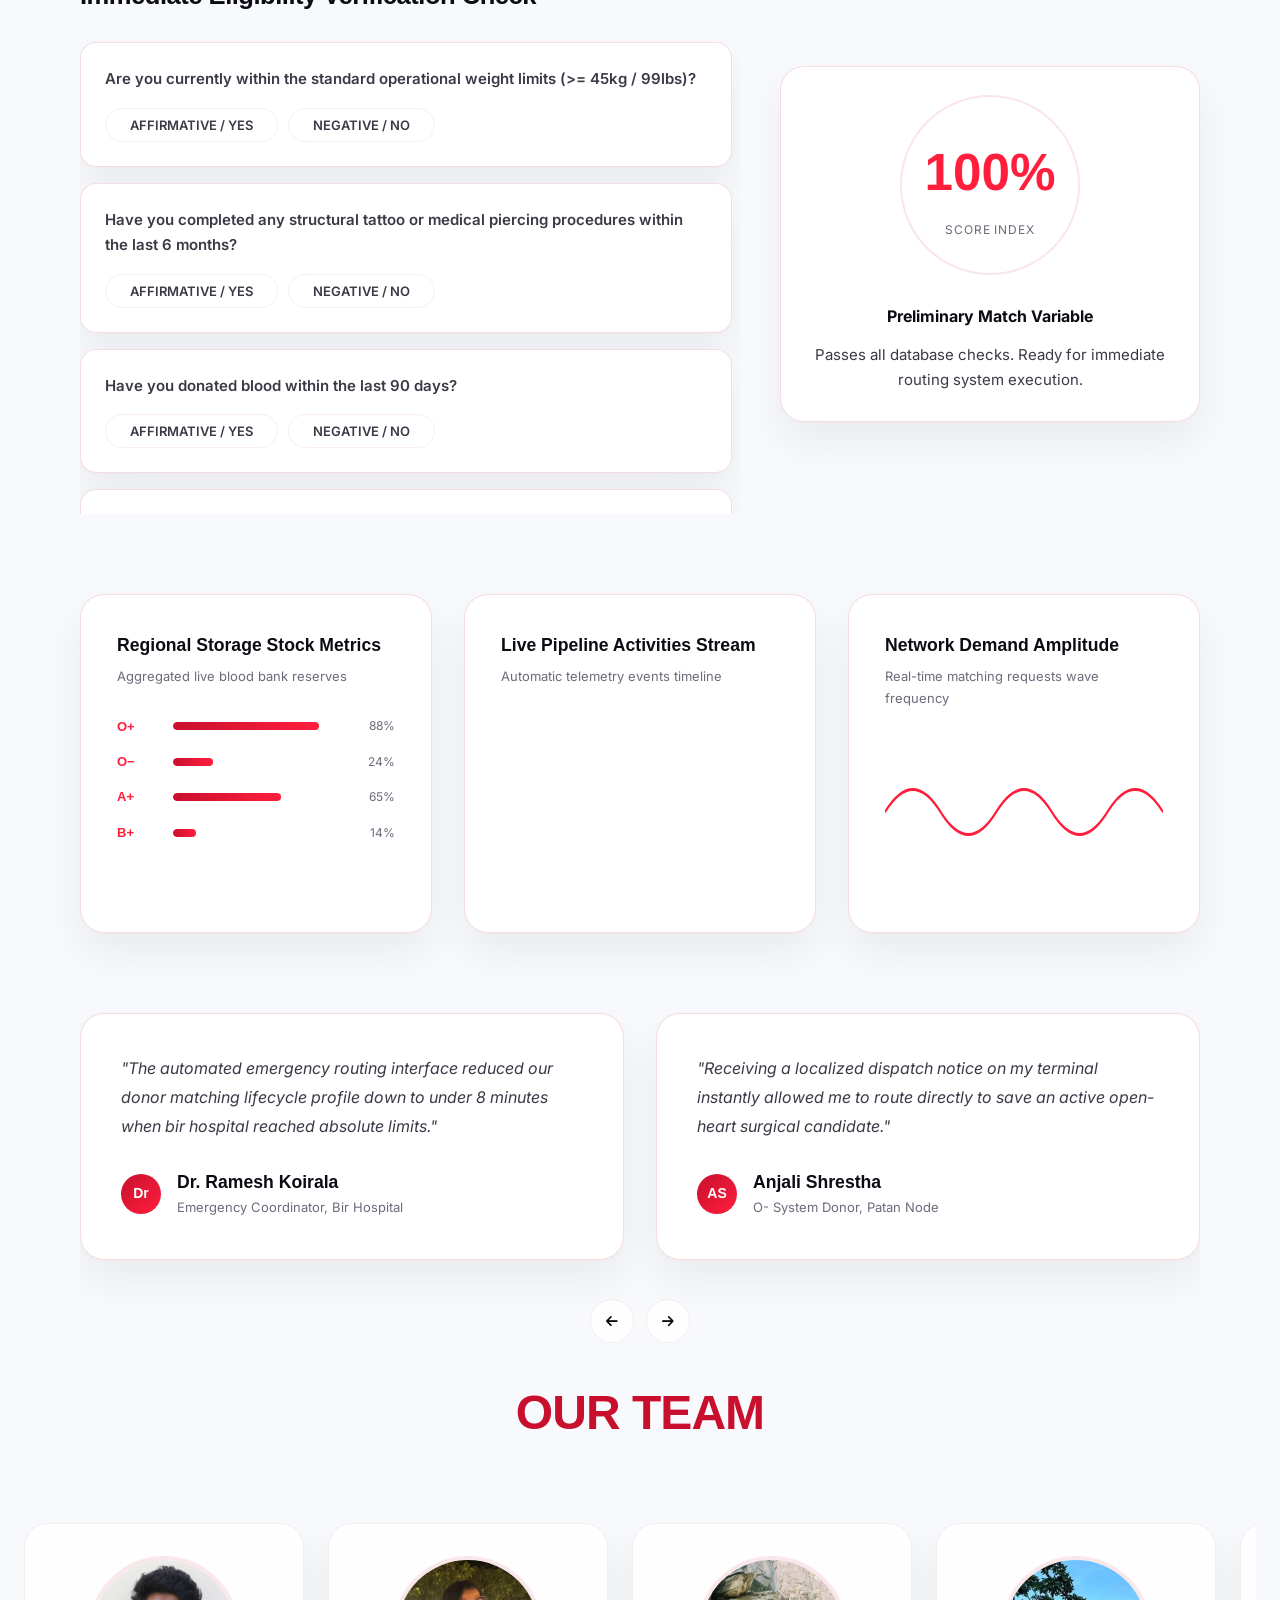
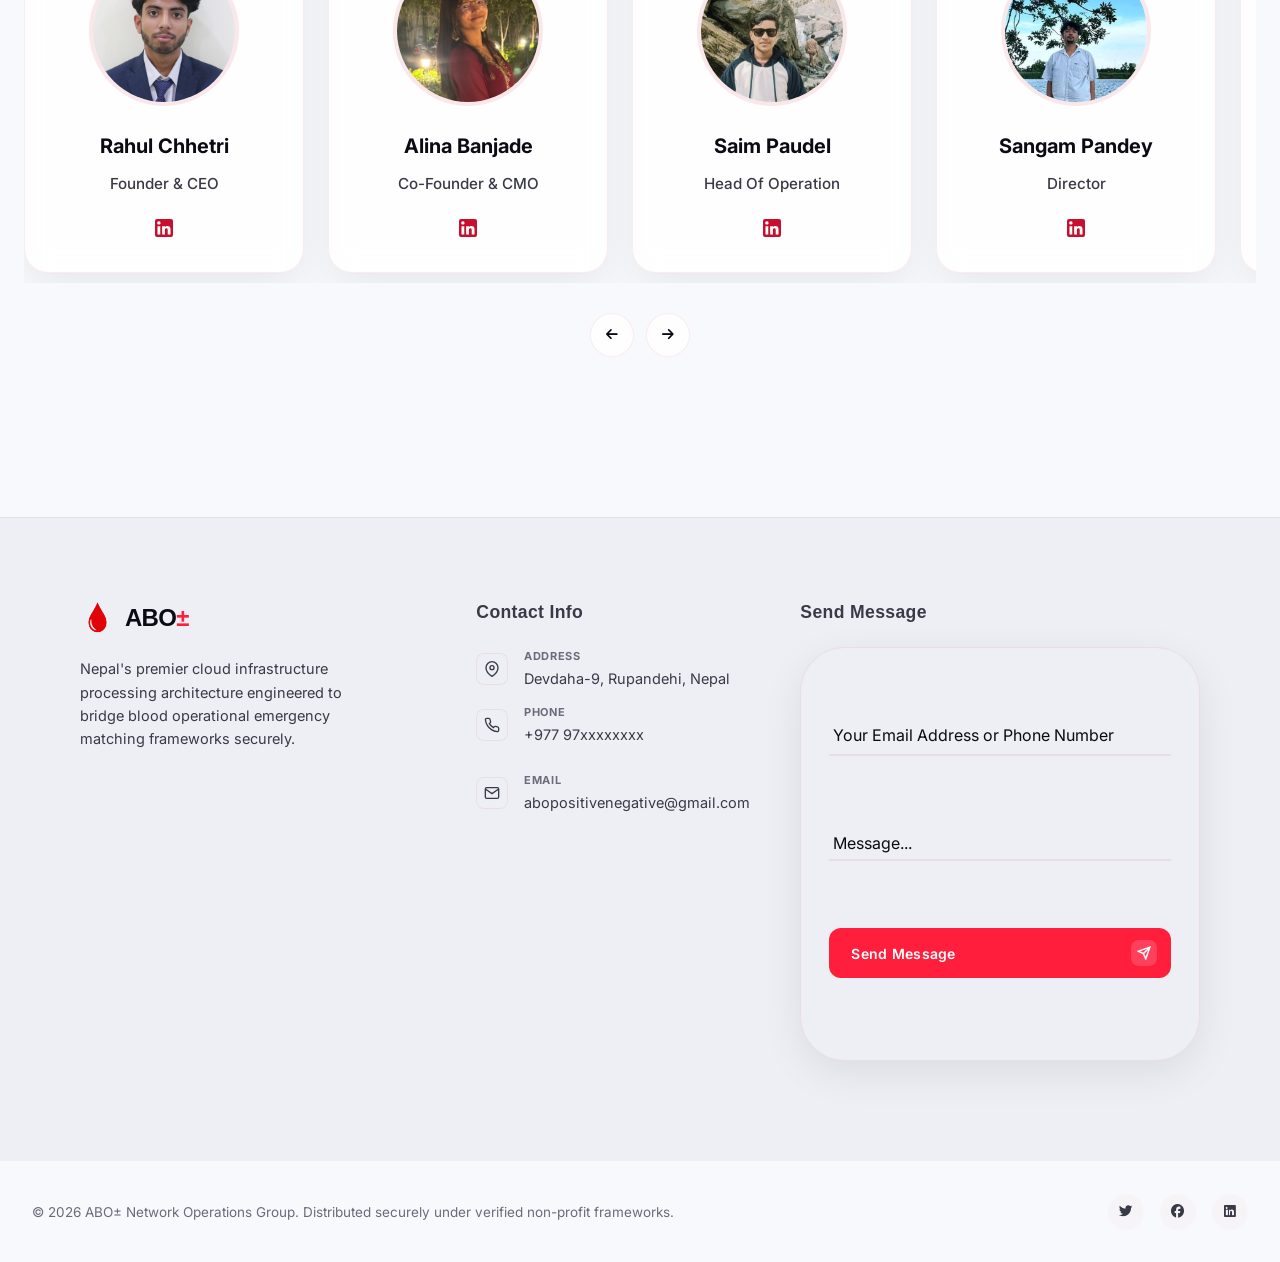
==== commit 01988f2f: "Chnaged the logo" ====
--- a/index.html
+++ b/index.html
@@ -203,7 +203,7 @@
   
   <div class="nav-inner">
     <a href="#" class="logo">
-      <div class="logo-drop"><img src="loggo.png"Logo"></div>
+      <div class="logo-drop"><img src="Logo.png"Logo"></div>
       <span>ABO<em>±</em></span>
     </a>
     <div class="nav-links">
@@ -769,7 +769,7 @@
       <!-- Column 1: Brand -->
       <div class="foot-brand">
         <a href="#" class="logo">
-          <div class="logo-drop"><img src="loggo.png" alt="Logo"></div>
+          <div class="logo-drop"><img src="Logo.png" alt="Logo"></div>
           <span>ABO<em>±</em></span>
         </a>
         <p>Nepal's premier cloud infrastructure processing architecture engineered to bridge blood operational emergency matching frameworks securely.</p>
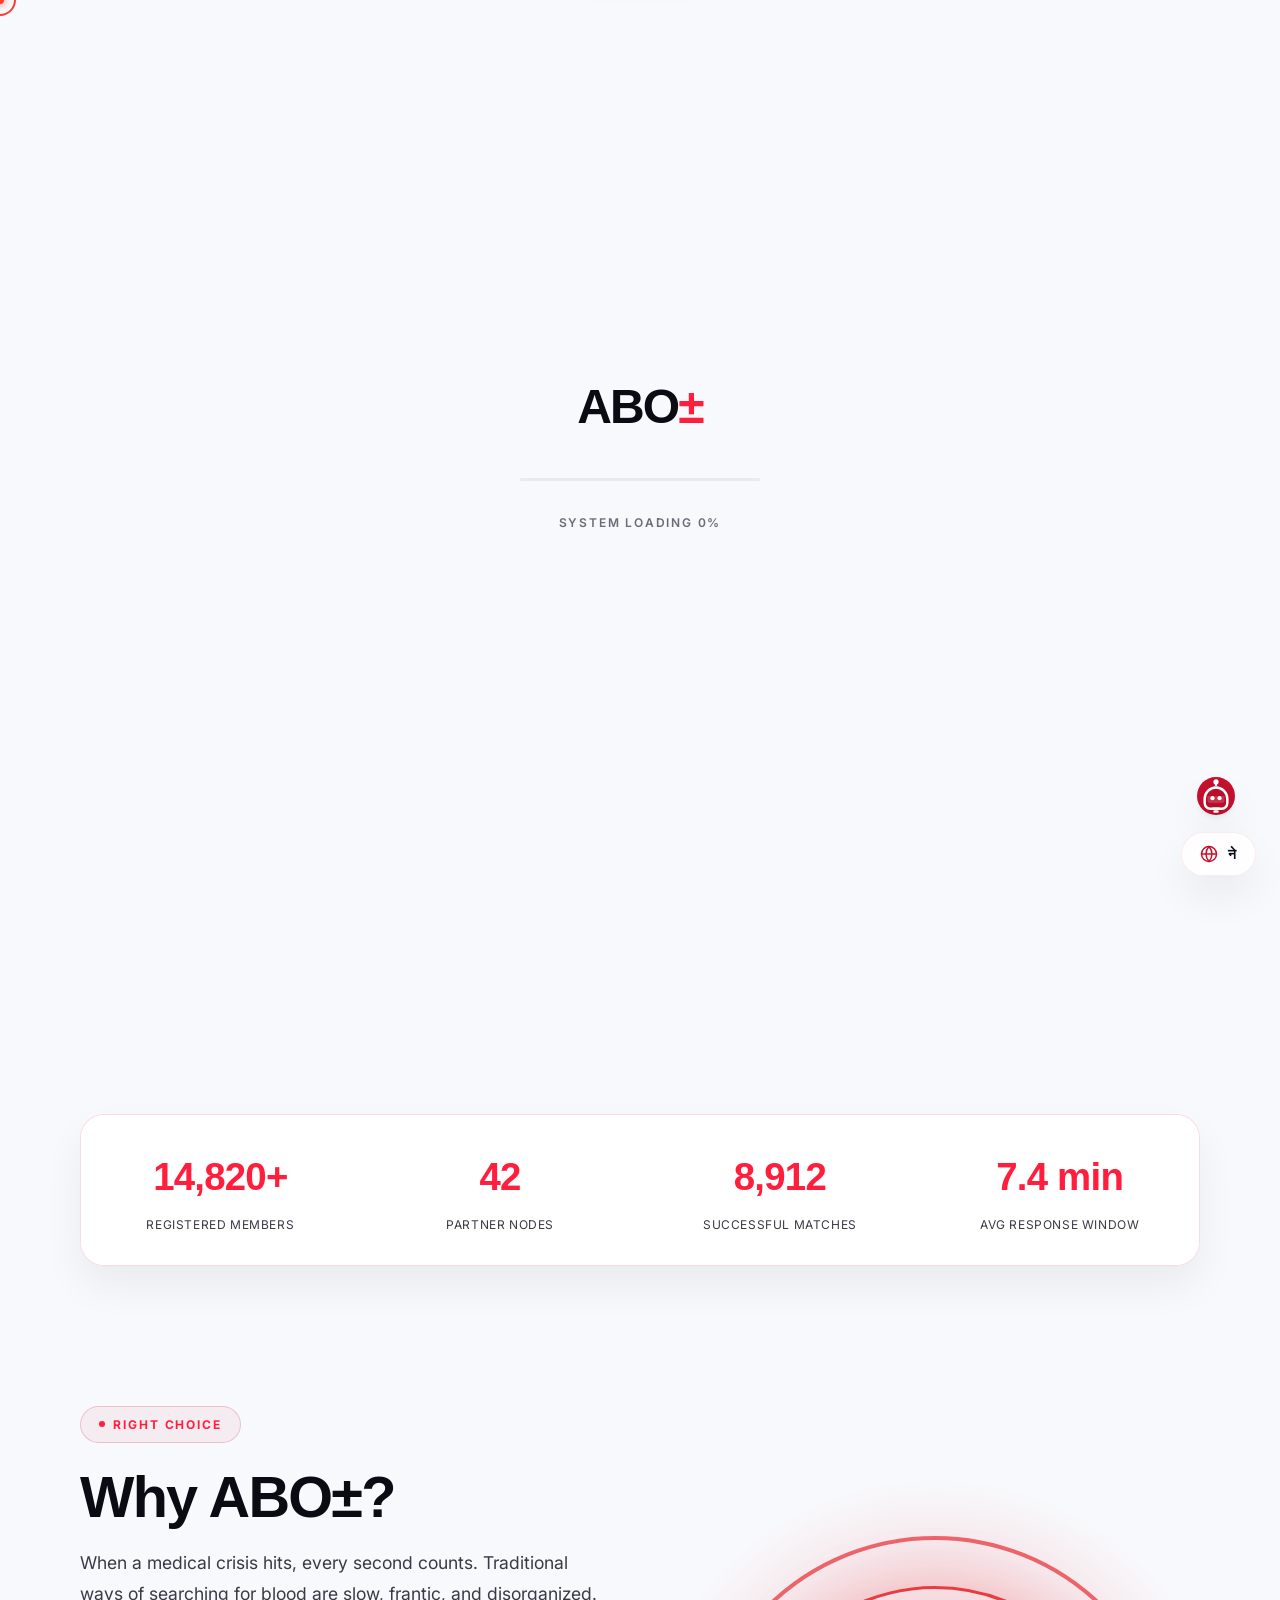
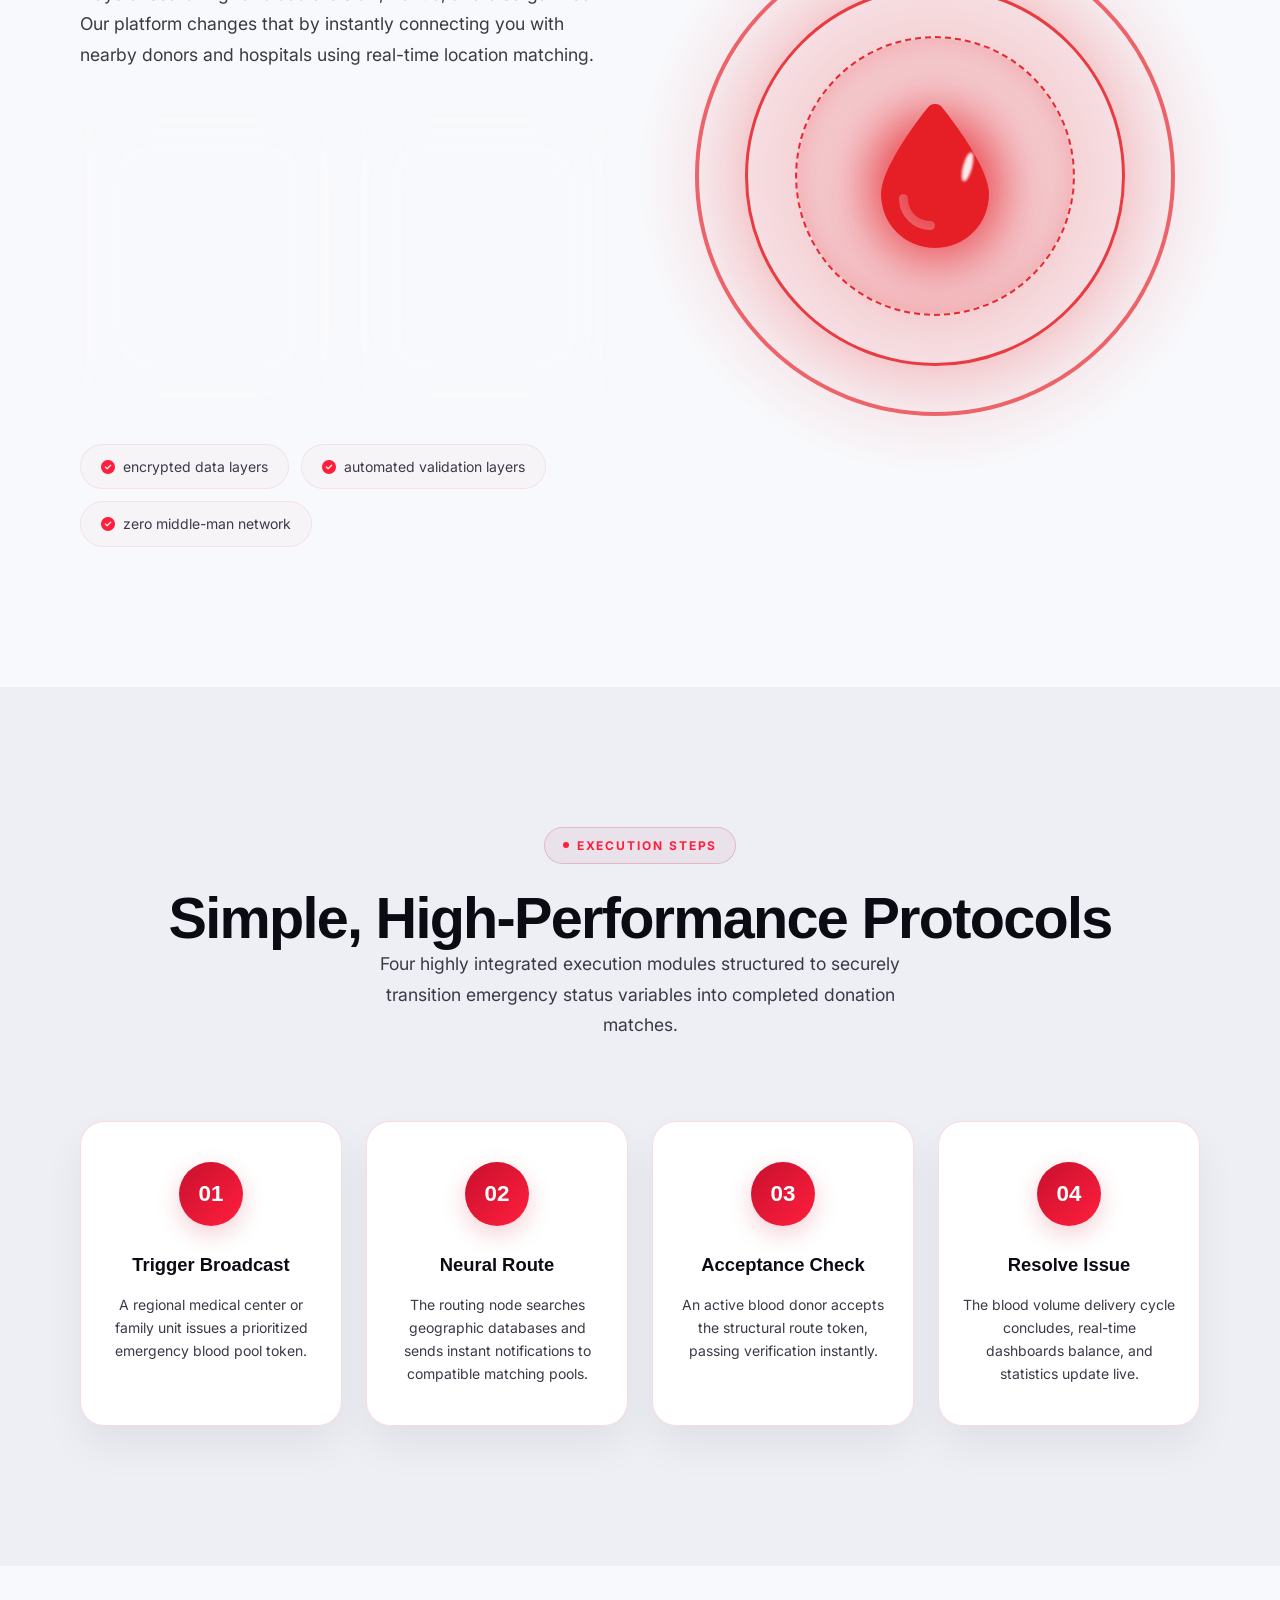
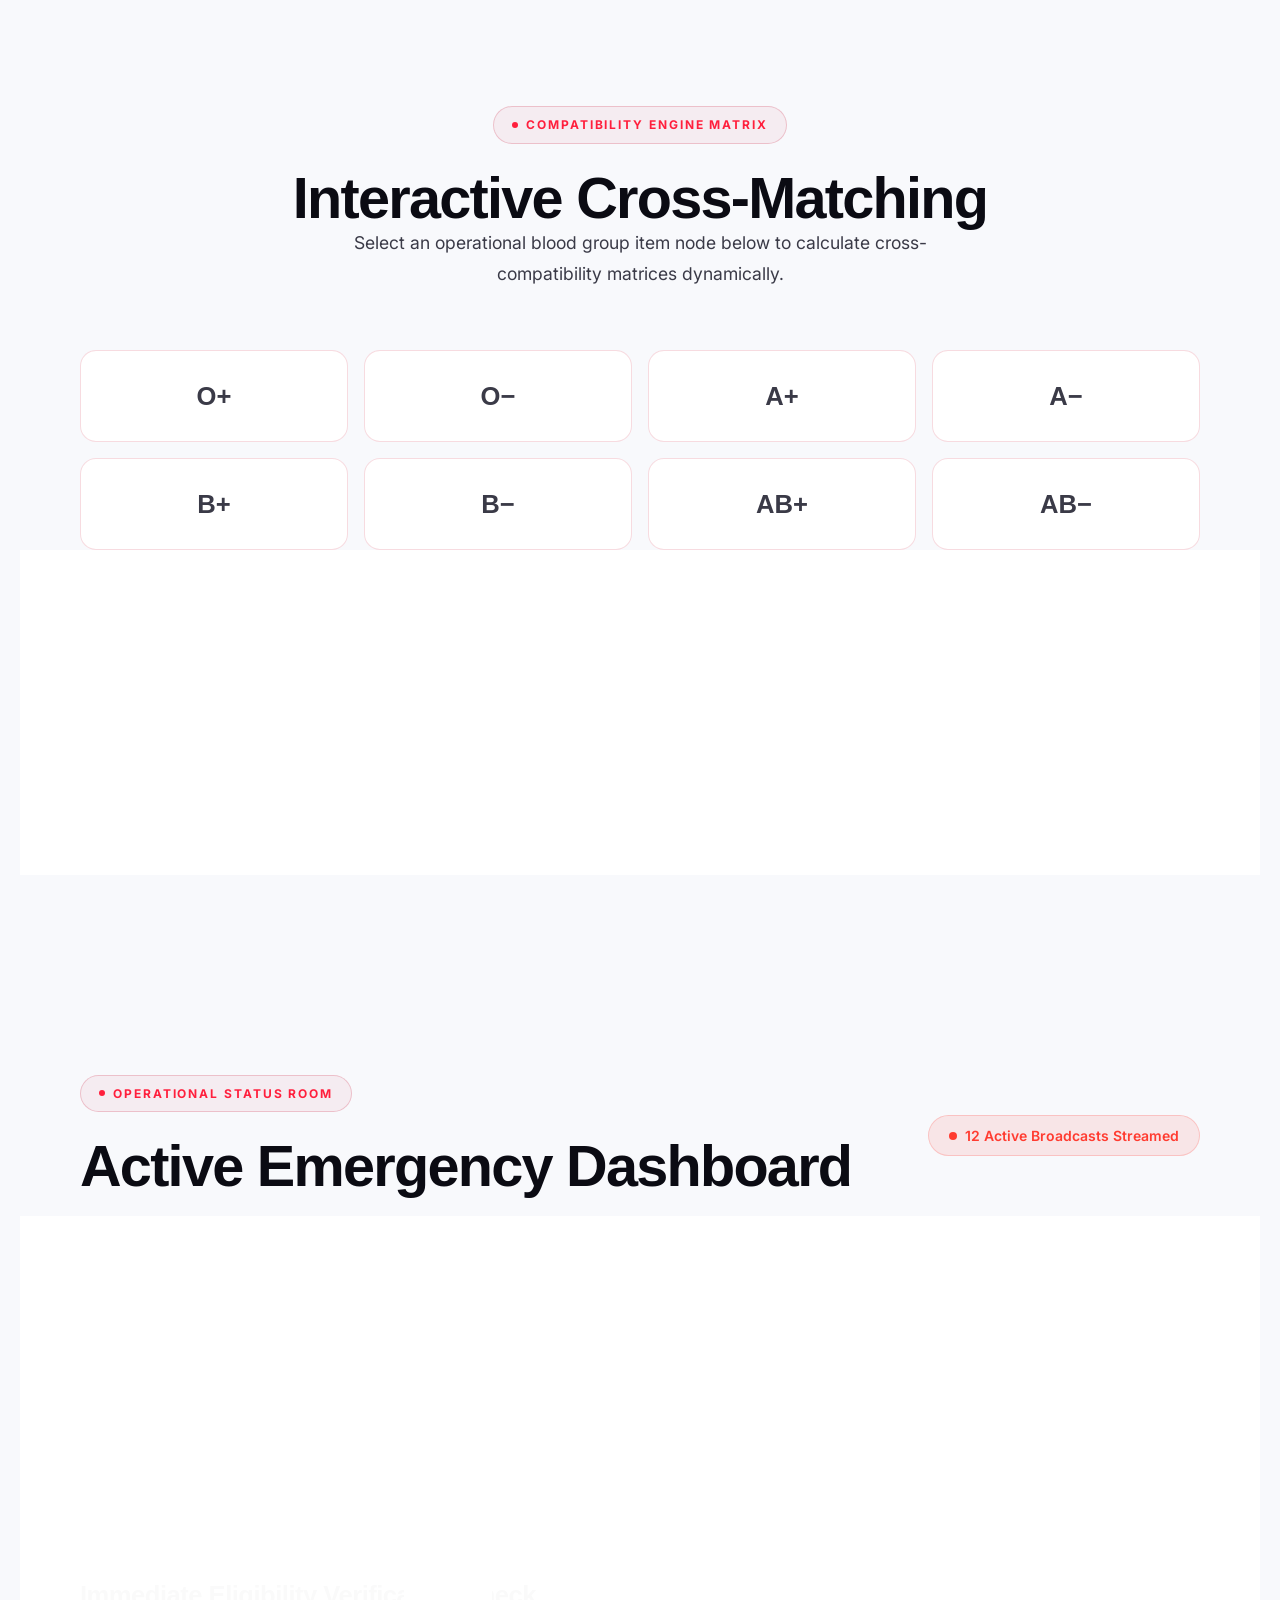
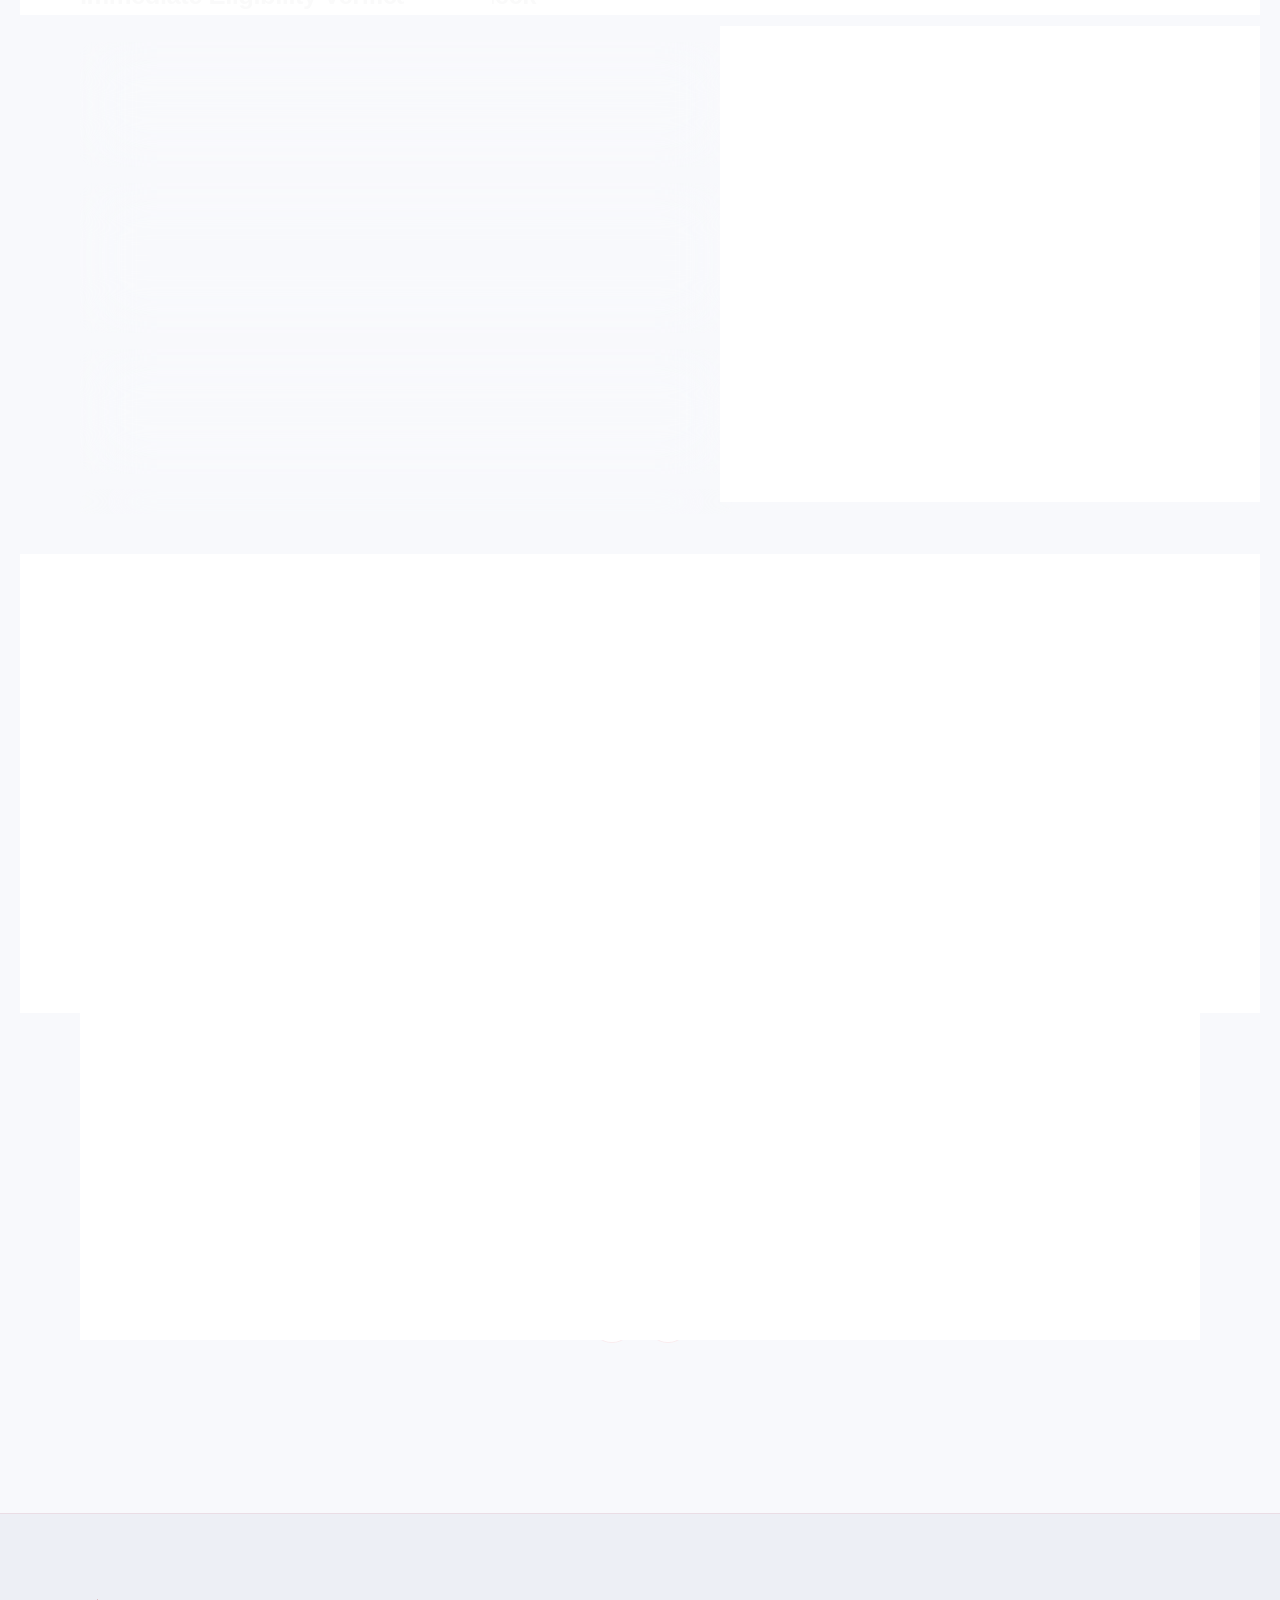
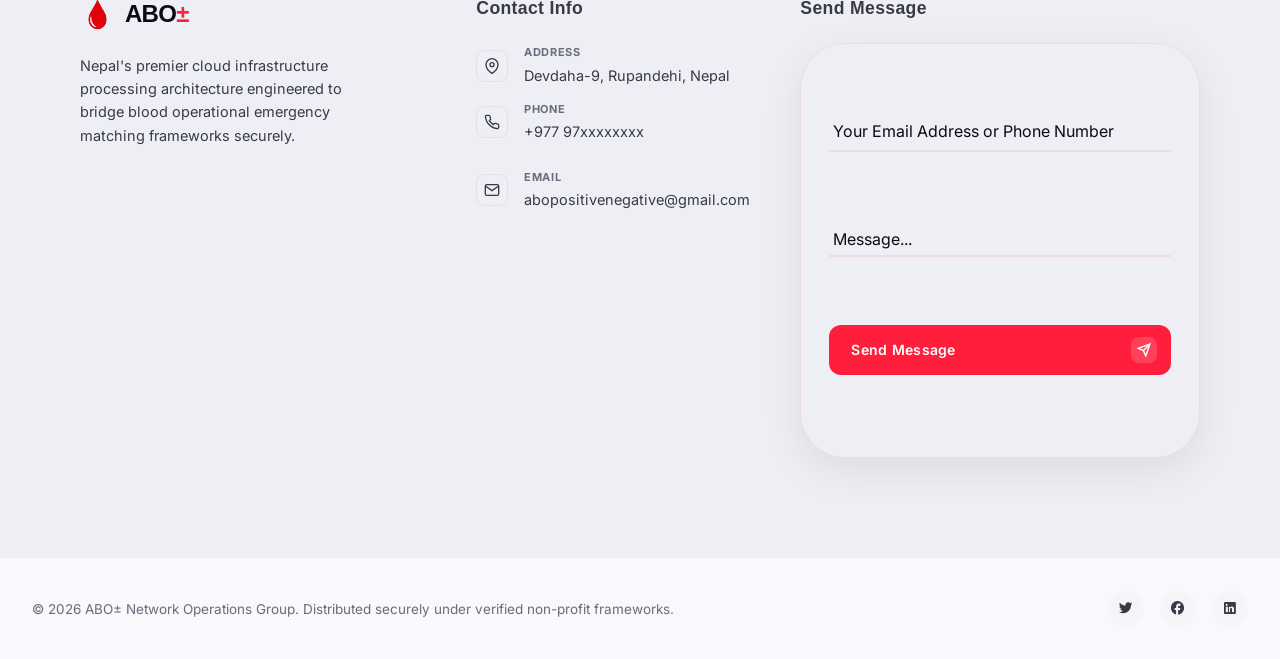
==== commit ea0f1627: "Removed Our team Section" ====
--- a/index.html
+++ b/index.html
@@ -685,81 +685,6 @@
     </div>
 
   </div>
-<section class="team-section" id="team">
-  <h2 class="team-title">Our Team</h2>
-  
-  <div class="team-slider-container">
-    <div class="team-track" id="team-track">
-      
-      <!-- Team Card 1 -->
-      <div class="team-card">
-        <div class="avatar-wrapper">
-          <img src="My Pic.jpeg" alt="Rahul Chhetri" class="avatar-img">
-        </div>
-        <h3 class="member-name">Rahul Chhetri</h3>
-        <p class="member-role">Founder & CEO</p>
-        <a href="https://www.linkedin.com/in/rahulchhetri-/" class="linkedin-link" aria-label="LinkedIn">
-          <svg xmlns="http://www.w3.org/2000/svg" viewBox="0 0 24 24" class="linkedin-icon"><path d="M19 3a2 2 0 0 1 2 2v14a2 2 0 0 1-2 2H5a2 2 0 0 1-2-2V5a2 2 0 0 1 2-2zm-.5 15.5v-5.3a3.26 3.26 0 0 0-3.26-3.26c-.85 0-1.84.52-2.32 1.3v-1.11h-2.79v8.37h2.79v-4.93c0-.77.62-1.4 1.39-1.4a1.4 1.4 0 0 1 1.4 1.4v4.93zM6.88 8.56a1.68 1.68 0 0 0 1.68-1.68c0-.93-.75-1.69-1.68-1.69a1.69 1.69 0 0 0-1.69 1.69c0 .93.76 1.68 1.69 1.68m1.39 9.94v-8.37H5.5v8.37z"/></svg>
-        </a>
-      </div>
-
-      <!-- Team Card 2 -->
-      <div class="team-card">
-        <div class="avatar-wrapper">
-          <img src="alinaa.jpg" alt="Alina Banjade" class="avatar-img">
-        </div>
-        <h3 class="member-name">Alina Banjade</h3>
-        <p class="member-role">Co-Founder & CMO</p>
-        <a href="https://www.linkedin.com/in/alina-banjade-89b13639b/" class="linkedin-link" aria-label="LinkedIn">
-          <svg xmlns="http://www.w3.org/2000/svg" viewBox="0 0 24 24" class="linkedin-icon"><path d="M19 3a2 2 0 0 1 2 2v14a2 2 0 0 1-2 2H5a2 2 0 0 1-2-2V5a2 2 0 0 1 2-2zm-.5 15.5v-5.3a3.26 3.26 0 0 0-3.26-3.26c-.85 0-1.84.52-2.32 1.3v-1.11h-2.79v8.37h2.79v-4.93c0-.77.62-1.4 1.39-1.4a1.4 1.4 0 0 1 1.4 1.4v4.93zM6.88 8.56a1.68 1.68 0 0 0 1.68-1.68c0-.93-.75-1.69-1.68-1.69a1.69 1.69 0 0 0-1.69 1.69c0 .93.76 1.68 1.69 1.68m1.39 9.94v-8.37H5.5v8.37z"/></svg>
-        </a>
-      </div>
-
-      <!-- Team Card 3 -->
-      <div class="team-card">
-        <div class="avatar-wrapper">
-          <img src="Saim.jpg" alt="Saim Paudel" class="avatar-img">
-        </div>
-        <h3 class="member-name">Saim Paudel</h3>
-        <p class="member-role">Head Of Operation</p>
-        <a href="https://www.linkedin.com/in/saim-paudel-6630b439b/" class="linkedin-link" aria-label="LinkedIn">
-          <svg xmlns="http://www.w3.org/2000/svg" viewBox="0 0 24 24" class="linkedin-icon"><path d="M19 3a2 2 0 0 1 2 2v14a2 2 0 0 1-2 2H5a2 2 0 0 1-2-2V5a2 2 0 0 1 2-2zm-.5 15.5v-5.3a3.26 3.26 0 0 0-3.26-3.26c-.85 0-1.84.52-2.32 1.3v-1.11h-2.79v8.37h2.79v-4.93c0-.77.62-1.4 1.39-1.4a1.4 1.4 0 0 1 1.4 1.4v4.93zM6.88 8.56a1.68 1.68 0 0 0 1.68-1.68c0-.93-.75-1.69-1.68-1.69a1.69 1.69 0 0 0-1.69 1.69c0 .93.76 1.68 1.69 1.68m1.39 9.94v-8.37H5.5v8.37z"/></svg>
-        </a>
-      </div>
-
-      <!-- Team Card 4 -->
-      <div class="team-card">
-        <div class="avatar-wrapper">
-          <img src="sangam.jpeg" alt="Sangam Pandey" class="avatar-img">
-        </div>
-        <h3 class="member-name">Sangam Pandey</h3>
-        <p class="member-role">Director</p>
-        <a href="https://www.linkedin.com/in/sangam-pandey-73320739b/" class="linkedin-link" aria-label="LinkedIn">
-          <svg xmlns="http://www.w3.org/2000/svg" viewBox="0 0 24 24" class="linkedin-icon"><path d="M19 3a2 2 0 0 1 2 2v14a2 2 0 0 1-2 2H5a2 2 0 0 1-2-2V5a2 2 0 0 1 2-2zm-.5 15.5v-5.3a3.26 3.26 0 0 0-3.26-3.26c-.85 0-1.84.52-2.32 1.3v-1.11h-2.79v8.37h2.79v-4.93c0-.77.62-1.4 1.39-1.4a1.4 1.4 0 0 1 1.4 1.4v4.93zM6.88 8.56a1.68 1.68 0 0 0 1.68-1.68c0-.93-.75-1.69-1.68-1.69a1.69 1.69 0 0 0-1.69 1.69c0 .93.76 1.68 1.69 1.68m1.39 9.94v-8.37H5.5v8.37z"/></svg>
-        </a>
-      </div>
-      
-      <!-- Team Card 5 -->
-      <div class="team-card">
-        <div class="avatar-wrapper">
-          <img src="Sundar.jpeg" alt="New Member" class="avatar-img">
-        </div>
-        <h3 class="member-name">Sunder Sharma</h3>
-        <p class="member-role">Manager</p>
-        <a href="https://www.linkedin.com/in/sunder-sharma-b5b45a380/" class="linkedin-link" aria-label="LinkedIn">
-          <svg xmlns="http://www.w3.org/2000/svg" viewBox="0 0 24 24" class="linkedin-icon"><path d="M19 3a2 2 0 0 1 2 2v14a2 2 0 0 1-2 2H5a2 2 0 0 1-2-2V5a2 2 0 0 1 2-2zm-.5 15.5v-5.3a3.26 3.26 0 0 0-3.26-3.26c-.85 0-1.84.52-2.32 1.3v-1.11h-2.79v8.37h2.79v-4.93c0-.77.62-1.4 1.39-1.4a1.4 1.4 0 0 1 1.4 1.4v4.93zM6.88 8.56a1.68 1.68 0 0 0 1.68-1.68c0-.93-.75-1.69-1.68-1.69a1.69 1.69 0 0 0-1.69 1.69c0 .93.76 1.68 1.69 1.68m1.39 9.94v-8.37H5.5v8.37z"/></svg>
-        </a>
-      </div>
-
-    </div>
-  </div>
-  
-  <!-- Navigation Buttons (Matches the Testimonial Buttons) -->
-  <div class="test-navs" style="margin-top: 30px;">
-    <button class="team-nav-btn tn-btn" type="button" data-direction="-1"><i class="fa-solid fa-arrow-left"></i></button>
-    <button class="team-nav-btn tn-btn" type="button" data-direction="1"><i class="fa-solid fa-arrow-right"></i></button>
-  </div>
-</section>
 </section>
 
 <footer class="footer" id="contact">
--- a/styles.css
+++ b/styles.css
@@ -631,224 +631,6 @@
     0%, 100% { transform: translateY(0) rotate(0deg); }
 
     50% { transform: translateY(5px) rotate(0.5deg); }
-
-}
-
-
-
-.team-section {
-
-  background-color: var(--bg);
-
-  padding: 10px 24px;
-
-  text-align: center;
-
-  box-sizing: border-box;
-
-  transition: background-color var(--ease);
-
-}
-
-
-
-.team-title {
-
-  font-family: var(--fd);
-
-  font-size: 3rem;
-
-  font-weight: 900;
-
-  color: var(--c);
-
-  margin-bottom: 60px;
-
-  text-transform: uppercase;
-
-  letter-spacing: -0.02em;
-
-}
-
-
-
-.team-grid {
-
-  display: grid;
-
-  grid-template-columns: repeat(auto-fit, minmax(220px, 1fr));
-
-  gap: 32px;
-
-  max-width: 1200px;
-
-  margin: 0 auto;
-
-}
-
-
-
-.team-card {
-
-  background: var(--card);
-
-  backdrop-filter: blur(12px);
-
-  -webkit-backdrop-filter: blur(12px);
-
-  border: 1px solid var(--gborder);
-
-  border-radius: var(--r3);
-
-  padding: 32px 24px;
-
-  display: flex;
-
-  flex-direction: column;
-
-  align-items: center;
-
-  box-shadow: var(--sc);
-
-  transition: transform var(--spring), box-shadow var(--ease);
-
-}
-
-
-
-/* Team Card Hover Effects (Merged Duplicates) */
-
-.team-card:hover {
-
-  transform: translateY(-8px);
-
-  box-shadow: var(--sg); 
-
-}
-
-
-
-.team-card:hover .avatar-wrapper {
-
-  border-color: var(--cb); 
-
-}
-
-
-
-.avatar-wrapper {
-
-  width: 150px;
-
-  height: 150px;
-
-  border-radius: 50%;
-
-  background: var(--glass);
-
-  border: 4px solid var(--gborder);
-
-  margin-bottom: 24px;
-
-  overflow: hidden;
-
-  display: flex;
-
-  align-items: center;
-
-  justify-content: center;
-
-  transition: border-color var(--ease);
-
-}
-
-
-
-.avatar-img {
-
-  width: 100%;
-
-  height: 100%;
-
-  object-fit: cover;
-
-  background-color: var(--glass); 
-
-}
-
-
-
-.member-name {
-
-  font-family: var(--fb);
-
-  font-size: 1.25rem;
-
-  font-weight: 700;
-
-  color: var(--tp);
-
-  margin: 0 0 8px 0;
-
-}
-
-
-
-.member-role {
-
-  font-family: var(--fb);
-
-  font-size: 0.95rem;
-
-  font-weight: 500;
-
-  color: var(--ts);
-
-  margin: 0 0 20px 0;
-
-}
-
-
-
-.linkedin-link {
-
-  display: inline-flex;
-
-  align-items: center;
-
-  justify-content: center;
-
-  transition: transform var(--spring);
-
-}
-
-
-
-.linkedin-link:hover {
-
-  transform: scale(1.15);
-
-}
-
-
-
-.linkedin-icon {
-
-  width: 24px;
-
-  height: 24px;
-
-  fill: var(--c);
-
-  transition: fill var(--ease);
-
-}
-
-
-
-.linkedin-link:hover .linkedin-icon {
-
-  fill: var(--cb);
 
 }
 
